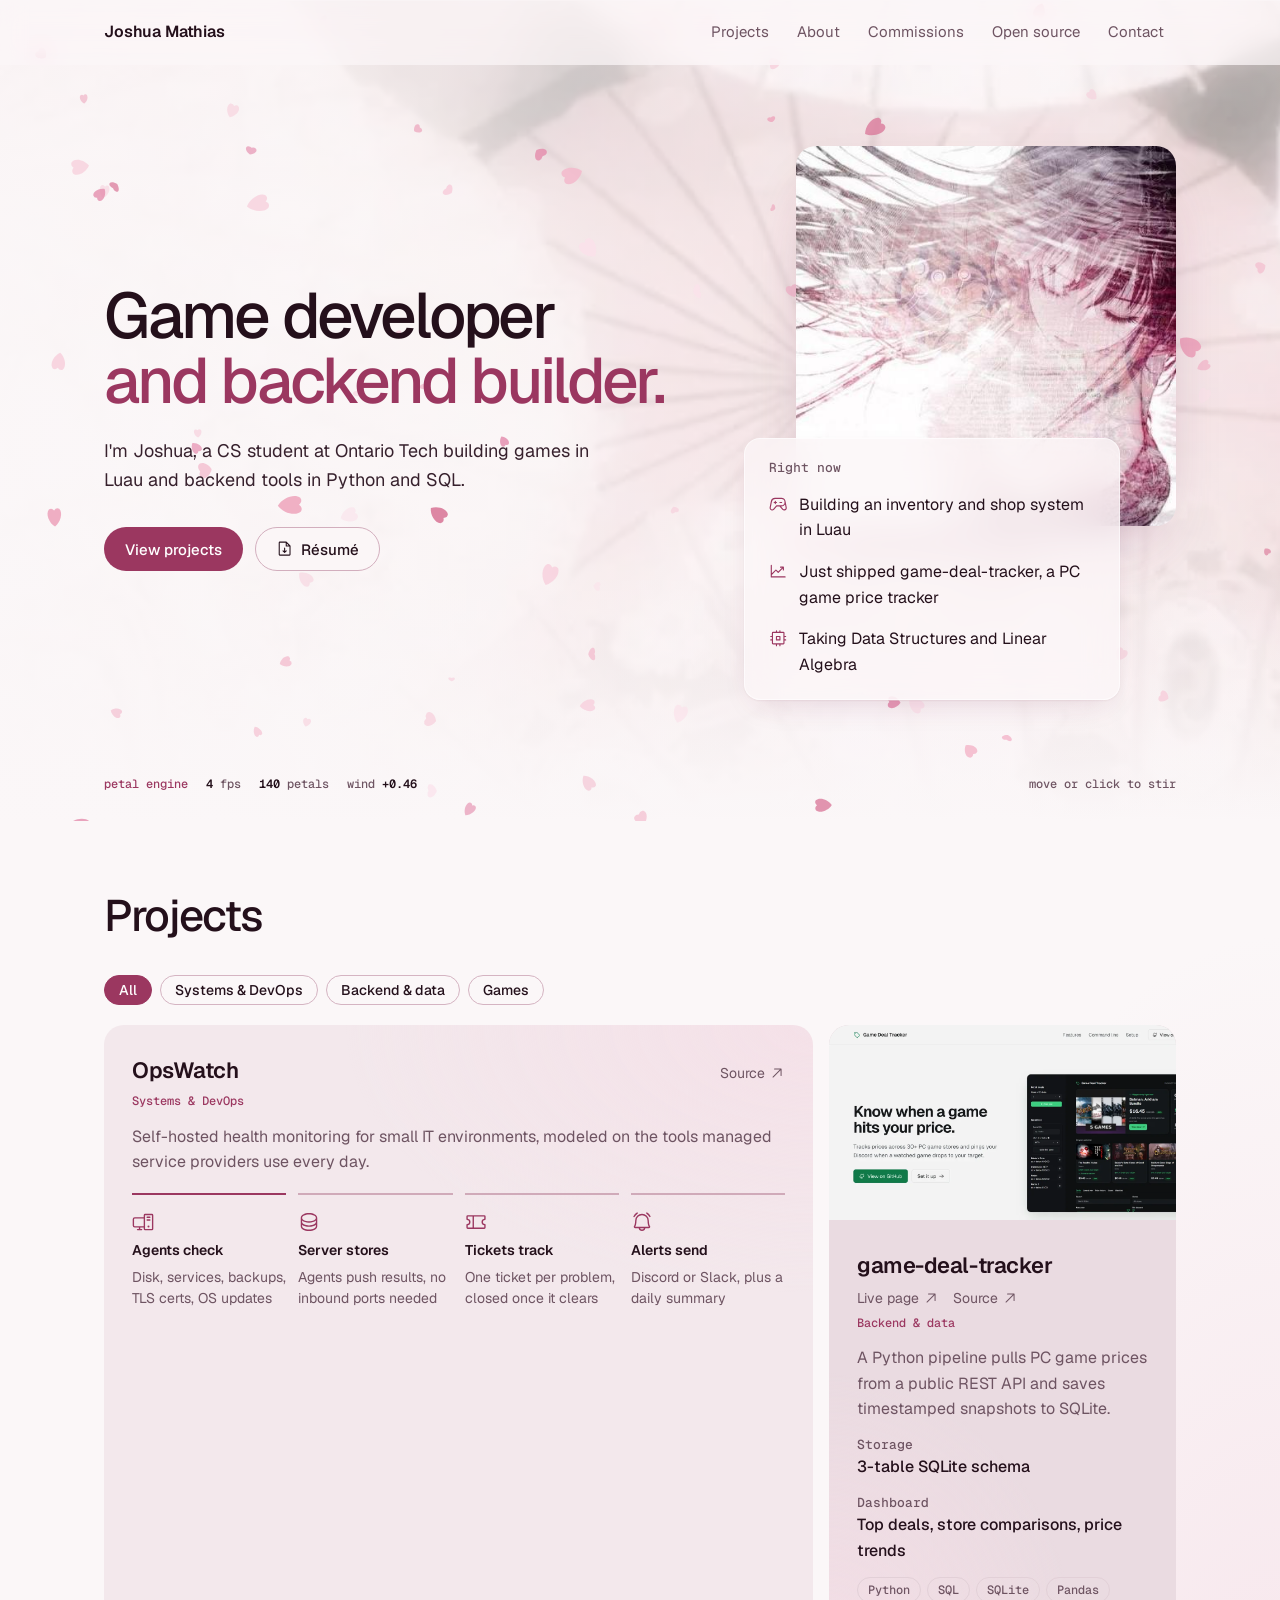
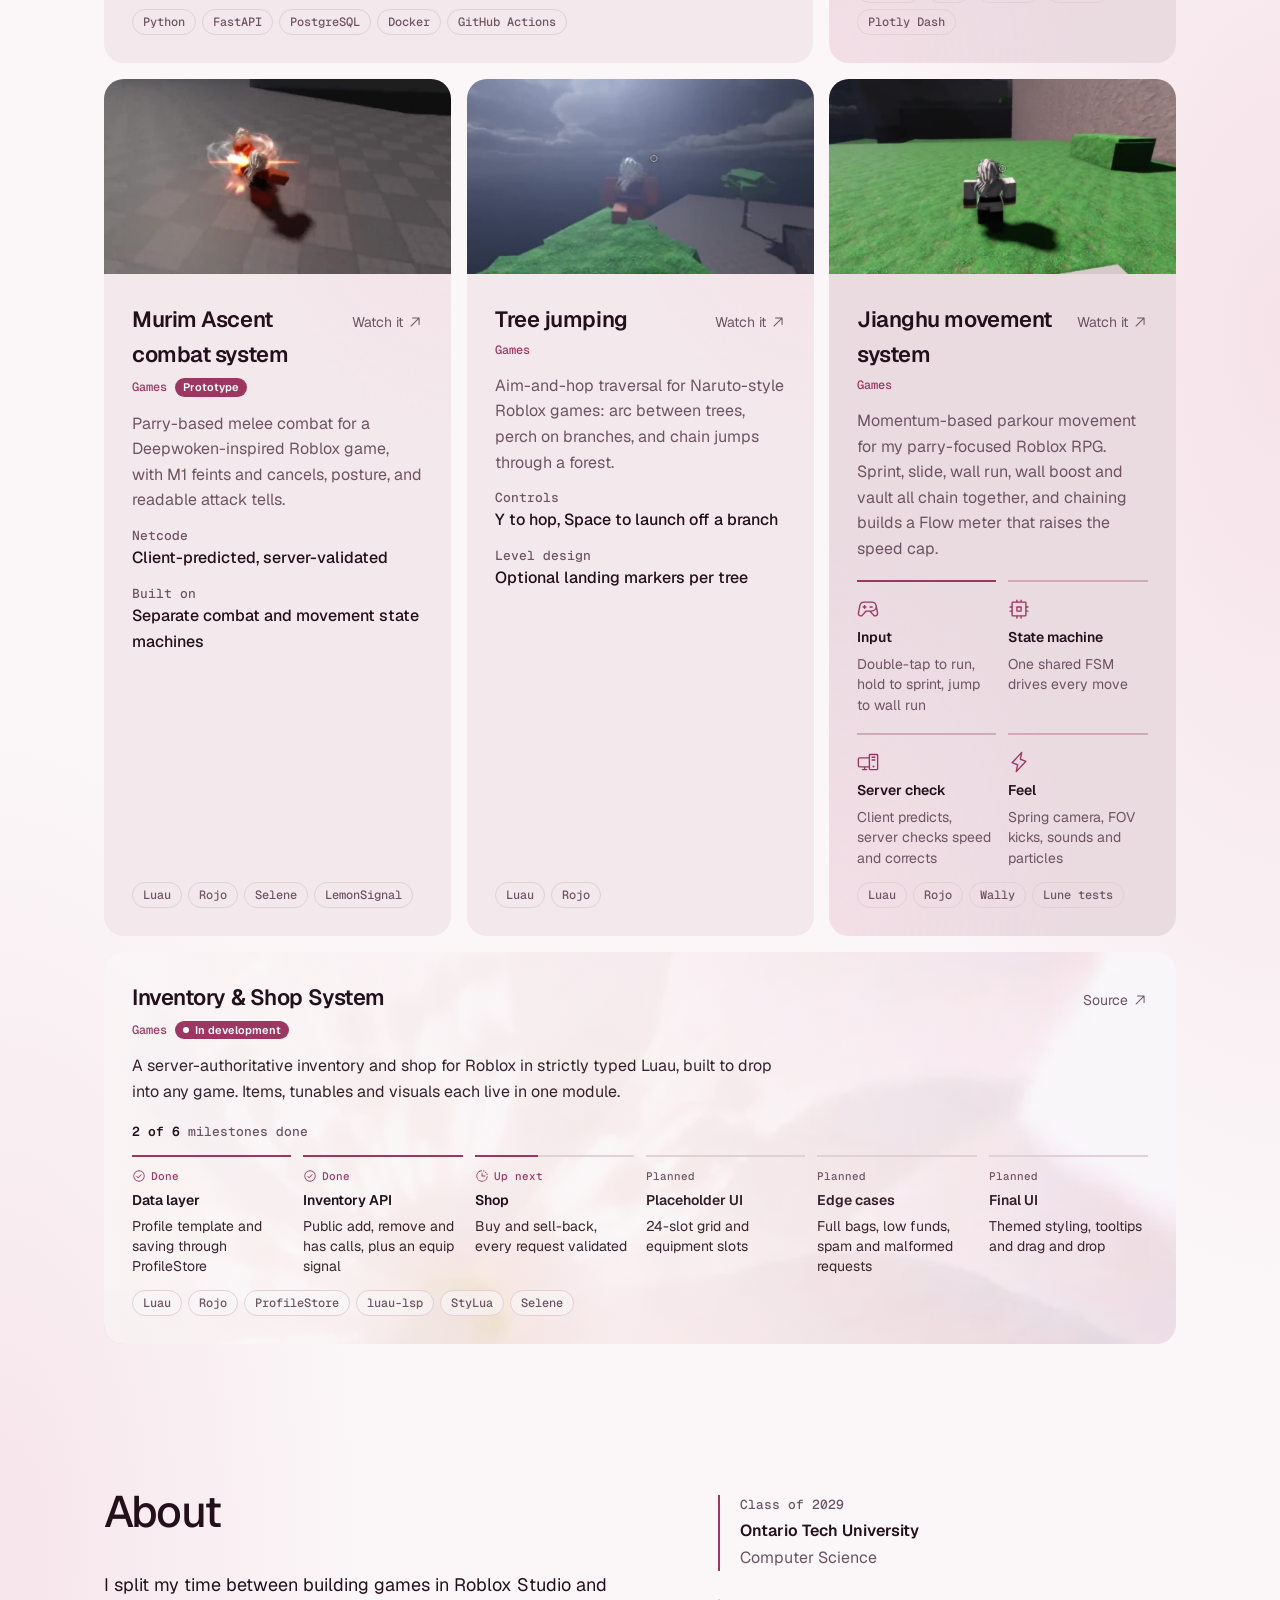
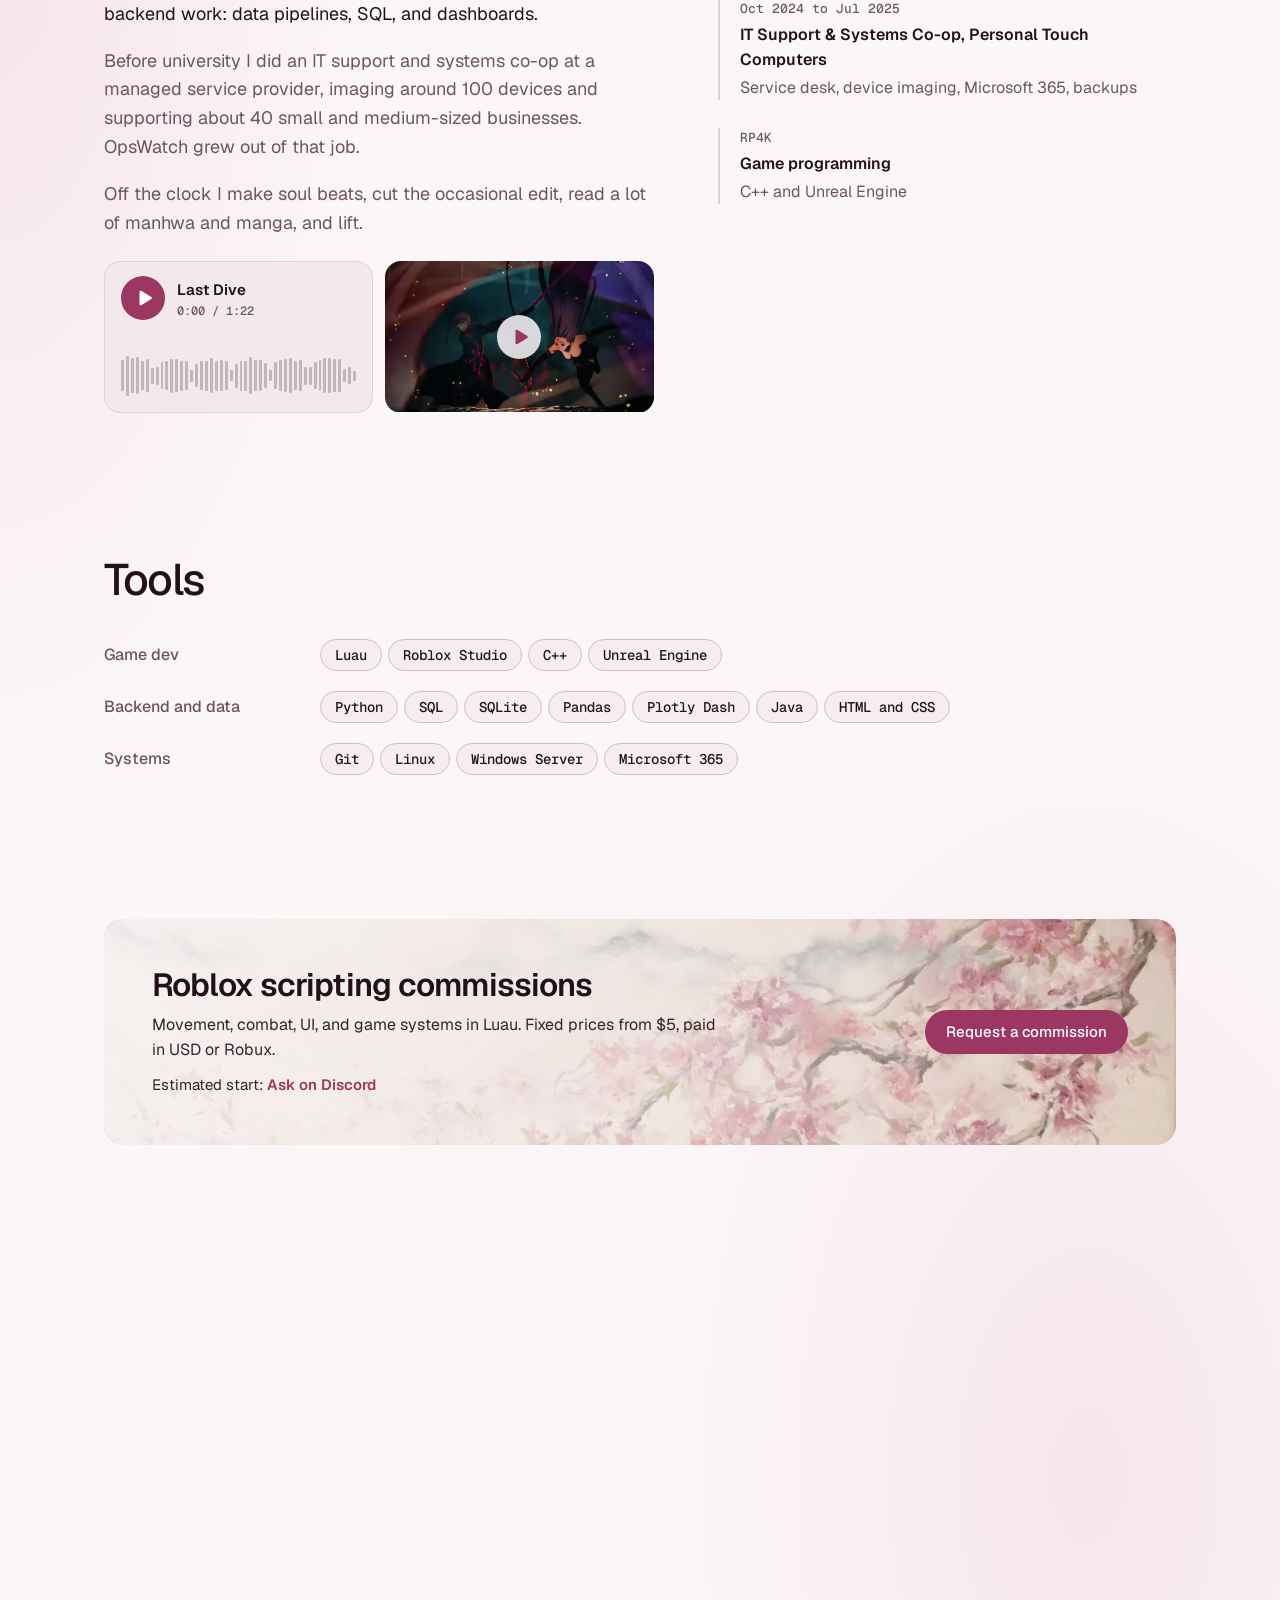
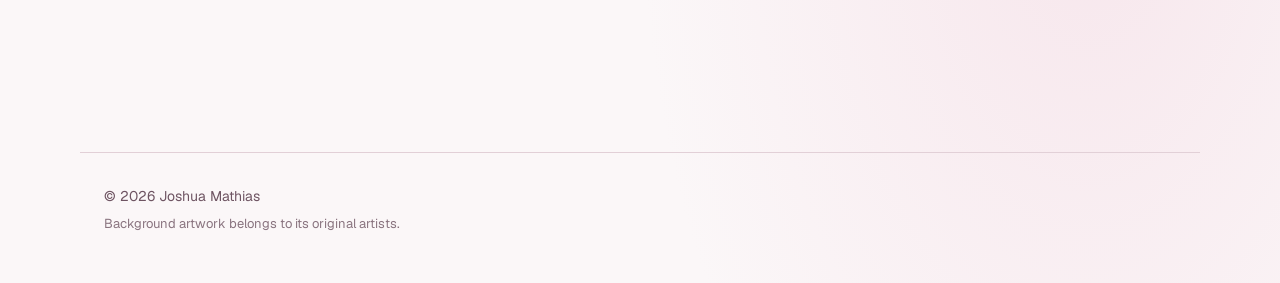
==== index.html @ abdd9fd5 "Link game-deal-tracker's live page and show a preview of it The project card now links to the tracke" ====
<!doctype html>
<html lang="en">
<head>
  <meta charset="utf-8">
  <meta name="viewport" content="width=device-width, initial-scale=1">
  <title>Joshua Mathias</title>
  <meta name="description" content="Computer science student at Ontario Tech building games in Luau and backend tools in Python and SQL.">
  <meta name="color-scheme" content="light dark">
  <meta name="theme-color" content="#9b3760">

  <!-- Link previews (Discord, LinkedIn, iMessage, etc.) -->
  <meta property="og:type" content="website">
  <meta property="og:url" content="https://jmscripts1.github.io/">
  <meta property="og:title" content="Joshua Mathias">
  <meta property="og:description" content="CS student at Ontario Tech. Games in Luau, backend tools in Python and SQL.">
  <meta property="og:image" content="https://jmscripts1.github.io/assets/og.png">
  <meta property="og:image:width" content="1200">
  <meta property="og:image:height" content="630">
  <meta name="twitter:card" content="summary_large_image">

  <link rel="icon" href="assets/favicon.svg" type="image/svg+xml">
  <link rel="preload" href="assets/fonts/Geist-Variable.woff2" as="font" type="font/woff2" crossorigin>
  <link rel="preload" href="assets/img/parasols.webp" as="image">
  <link rel="stylesheet" href="assets/style.css">
  <link rel="stylesheet" href="assets/home.css?v=20261031">
  <script>document.documentElement.classList.add("js")</script>
</head>
<body class="art home">
  <a class="skip" href="#main">Skip to content</a>

  <header class="nav">
    <div class="wrap nav__inner">
      <a class="nav__name" href="#top">Joshua<span class="nav__last"> Mathias</span></a>
      <nav aria-label="Primary">
        <ul class="nav__links">
          <li><a href="#projects">Projects</a></li>
          <li class="nav__hide-sm"><a href="#about">About</a></li>
          <li><a href="commissions.html">Commissions</a></li>
          <li><a href="open-source.html">Open source</a></li>
          <li class="nav__hide-xs"><a href="#contact">Contact</a></li>
        </ul>
      </nav>
    </div>
  </header>

  <main id="main">
    <section class="hh" id="top">
      <img class="hh__art" src="assets/img/parasols.webp" width="540" height="542" alt="" fetchpriority="high">
      <canvas class="hh__canvas" data-petals aria-hidden="true"></canvas>
      <div class="hero wrap">
      <div class="hero__copy">
        <h1 class="hero__title">Game developer <span>and backend builder.</span></h1>
        <p class="hero__sub">I'm Joshua, a CS student at Ontario Tech building games in Luau and backend tools in Python and SQL.</p>
        <div class="hero__ctas">
          <a class="btn btn--primary" href="#projects">View projects</a>
          <a class="btn btn--ghost" href="assets/Joshua_Mathias_Resume.pdf" target="_blank" rel="noopener">
            <svg class="icon" aria-hidden="true"><use href="assets/icons.svg#i-file-arrow-down"/></svg>Résumé
          </a>
        </div>
      </div>

      <div class="hero__side">
        <img class="hero__avatar" src="assets/avatar.jpg" width="460" height="460" alt="Joshua's profile picture: an anime-style illustration in soft pink and crimson">
        <aside class="now" aria-labelledby="now-title">
        <h2 class="now__title" id="now-title">Right now</h2>
        <ul class="now__list">
          <li>
            <svg class="icon" aria-hidden="true"><use href="assets/icons.svg#i-game-controller"/></svg>
            <span>Building an inventory and shop system in Luau</span>
          </li>
          <li>
            <svg class="icon" aria-hidden="true"><use href="assets/icons.svg#i-chart-line-up"/></svg>
            <span>Just shipped game-deal-tracker, a PC game price tracker</span>
          </li>
          <li>
            <svg class="icon" aria-hidden="true"><use href="assets/icons.svg#i-cpu"/></svg>
            <span>Taking Data Structures and Linear Algebra</span>
          </li>
        </ul>
        </aside>
      </div>
      </div>
      <p class="hud" aria-hidden="true">
        <span>petal engine</span>
        <span><b data-hud="fps">60</b> fps</span>
        <span><b data-hud="count">0</b> petals</span>
        <span>wind <b data-hud="wind">+0.35</b></span>
        <span class="hud__hint">move or click to stir</span>
      </p>
    </section>

    <section class="section wrap reveal" id="projects" aria-labelledby="projects-title">
      <h2 class="section__title" id="projects-title">Projects</h2>
      <div class="work-filters" id="projects-filters" role="group" aria-label="Filter projects" hidden></div>
      <!-- Built from assets/projects-data.js by assets/projects.js; the cards below are the fallback -->

      <div class="bento" id="projects-grid">
        <article class="tile tile--feature">
          <div class="tile__head">
            <h3 class="tile__title">OpsWatch</h3>
            <a class="tile__link" href="https://github.com/JMScripts1/opswatch" target="_blank" rel="noopener">
              Source<svg class="icon" aria-hidden="true"><use href="assets/icons.svg#i-arrow-up-right"/></svg>
            </a>
          </div>
          <p class="tile__body">Self-hosted health monitoring for small IT environments, modeled on the tools managed service providers use every day.</p>

          <ol class="flow" aria-label="How OpsWatch works">
            <li class="flow__step">
              <svg class="icon" aria-hidden="true"><use href="assets/icons.svg#i-desktop-tower"/></svg>
              <strong>Agents check</strong>
              <span>Disk, services, backups, TLS certs, OS updates</span>
            </li>
            <li class="flow__step">
              <svg class="icon" aria-hidden="true"><use href="assets/icons.svg#i-database"/></svg>
              <strong>Server stores</strong>
              <span>Agents push results, no inbound ports needed</span>
            </li>
            <li class="flow__step">
              <svg class="icon" aria-hidden="true"><use href="assets/icons.svg#i-ticket"/></svg>
              <strong>Tickets track</strong>
              <span>One ticket per problem, closed once it clears</span>
            </li>
            <li class="flow__step">
              <svg class="icon" aria-hidden="true"><use href="assets/icons.svg#i-bell-ringing"/></svg>
              <strong>Alerts send</strong>
              <span>Discord or Slack, plus a daily summary</span>
            </li>
          </ol>

          <ul class="chips" aria-label="Built with">
            <li>Python</li><li>FastAPI</li><li>PostgreSQL</li><li>Docker</li><li>GitHub Actions</li>
          </ul>
        </article>

        <article class="tile tile--tall">
          <div class="tile__head">
            <h3 class="tile__title">game-deal-tracker</h3>
            <a class="tile__link" href="https://jmscripts1.github.io/game-deal-tracker/" target="_blank" rel="noopener">
              Live page<svg class="icon" aria-hidden="true"><use href="assets/icons.svg#i-arrow-up-right"/></svg>
            </a>
          </div>
          <p class="tile__body">A Python pipeline pulls PC game prices from a public REST API and saves timestamped snapshots to SQLite.</p>
          <dl class="facts">
            <div><dt>Storage</dt><dd>3-table SQLite schema</dd></div>
            <div><dt>Dashboard</dt><dd>Top deals, store comparisons, price trends</dd></div>
          </dl>
          <ul class="chips" aria-label="Built with">
            <li>Python</li><li>SQL</li><li>SQLite</li><li>Plotly Dash</li>
          </ul>
        </article>

        <article class="tile tile--accent">
          <img class="tile__art" src="assets/img/blossom-paint.webp" width="900" height="895" alt="" loading="lazy">
          <svg class="icon tile__glyph" aria-hidden="true"><use href="assets/icons.svg#i-game-controller"/></svg>
          <div>
            <h3 class="tile__title">Jianghu movement system</h3>
            <p class="tile__body">Momentum-based parkour movement for my Roblox RPG, built in Luau with Rojo. <a href="commissions.html#work">Watch it</a></p>
          </div>
        </article>
      </div>
    </section>

    <section class="section wrap about reveal" id="about" aria-labelledby="about-title">
      <div class="about__text">
        <h2 class="section__title" id="about-title">About</h2>
        <p>I split my time between building games in Roblox Studio and backend work: data pipelines, SQL, and dashboards.</p>
        <p>Before university I did an IT support and systems co-op at a managed service provider, imaging around 100 devices and supporting about 40 small and medium-sized businesses. OpsWatch grew out of that job.</p>
        <p>Off the clock I make soul beats, cut the occasional edit, read a lot of manhwa and manga, and lift.</p>
        <div class="offclock">
          <figure class="offclock__item">
            <div class="beat" data-peaks="0.77,1.0,0.87,0.93,0.71,0.81,0.4,0.45,0.67,0.73,0.85,0.81,0.75,0.71,0.3,0.56,0.73,0.75,0.89,0.75,0.79,0.71,0.27,0.6,0.75,0.75,0.91,0.77,0.77,0.63,0.28,0.69,0.77,0.81,0.89,0.73,0.77,0.45,0.45,0.69,0.77,0.87,0.87,0.81,0.81,0.33,0.44,0.25">
              <audio src="assets/about/beat.mp3" preload="none"></audio>
              <div class="beat__head">
                <button class="beat__play" type="button" aria-label="Play beat">
                  <svg class="icon" aria-hidden="true"><use href="assets/icons.svg#i-play-fill"/></svg>
                </button>
                <div class="beat__info">
                  <strong>Last Dive</strong>
                  <span class="beat__time"><span data-beat-now>0:00</span> / 1:22</span>
                </div>
              </div>
              <div class="beat__wave" role="slider" tabindex="0" aria-label="Seek" aria-valuemin="0" aria-valuemax="82" aria-valuenow="0"></div>
            </div>
          </figure>
          <figure class="offclock__item">
            <button class="edit" type="button" aria-label="Play edit with sound">
              <video poster="assets/about/edit-poster.jpg" playsinline preload="none">
                <source src="assets/about/edit.webm" type="video/webm">
                <source src="assets/about/edit.mp4" type="video/mp4">
              </video>
              <span class="edit__play"><svg class="icon" aria-hidden="true"><use href="assets/icons.svg#i-play-fill"/></svg></span>
            </button>
          </figure>
        </div>
      </div>

      <ol class="timeline" aria-label="Education and experience">
        <li>
          <span class="timeline__when">Class of 2029</span>
          <strong>Ontario Tech University</strong>
          <span>Computer Science</span>
        </li>
        <li>
          <span class="timeline__when">Oct 2024 to Jul 2025</span>
          <strong>IT Support &amp; Systems Co-op, Personal Touch Computers</strong>
          <span>Service desk, device imaging, Microsoft 365, backups</span>
        </li>
        <li>
          <span class="timeline__when">RP4K</span>
          <strong>Game programming</strong>
          <span>C++ and Unreal Engine</span>
        </li>
      </ol>
    </section>

    <section class="section wrap reveal" id="tools" aria-labelledby="tools-title">
      <h2 class="section__title" id="tools-title">Tools</h2>
      <div class="stack">
        <div class="stack__row">
          <h3>Game dev</h3>
          <ul class="chips chips--lg"><li>Luau</li><li>Roblox Studio</li><li>C++</li><li>Unreal Engine</li></ul>
        </div>
        <div class="stack__row">
          <h3>Backend and data</h3>
          <ul class="chips chips--lg"><li>Python</li><li>SQL</li><li>SQLite</li><li>Pandas</li><li>Plotly Dash</li><li>Java</li><li>HTML and CSS</li></ul>
        </div>
        <div class="stack__row">
          <h3>Systems</h3>
          <ul class="chips chips--lg"><li>Git</li><li>Linux</li><li>Windows Server</li><li>Microsoft 365</li></ul>
        </div>
      </div>
    </section>

    <section class="section wrap reveal" aria-labelledby="band-title">
      <div class="band">
        <img class="band__art" src="assets/img/sakura-branch.webp" width="1200" height="659" alt="" loading="lazy">
        <div>
          <h2 id="band-title" data-queue-headline>Roblox scripting commissions</h2>
          <p>Movement, combat, UI, and game systems in Luau. Fixed prices from $5, paid in USD or Robux.</p>
          <p class="band__eta">Estimated start: <strong data-queue-estimate>ask on Discord</strong></p>
        </div>
        <a class="btn btn--primary" href="commissions.html">Request a commission</a>
      </div>
    </section>

    <section class="contact-band reveal" id="contact" aria-labelledby="contact-title">
      <img class="contact-band__art" src="assets/img/petal-figure.webp" width="736" height="749" alt="" loading="lazy">
      <div class="wrap contact">
      <h2 class="contact__title" id="contact-title">Have a question or a role in mind?</h2>
      <p class="contact__sub">Happy to talk about Luau, Python and SQL, or a PC that won't boot.</p>
      <div class="contact__actions">
        <a class="btn btn--primary" href="mailto:joshmwork12@gmail.com">
          <svg class="icon" aria-hidden="true"><use href="assets/icons.svg#i-envelope-simple"/></svg>Email me
        </a>
        <button class="btn btn--ghost copy" type="button" data-copy="joshmwork12@gmail.com">
          <svg class="icon copy__icon" aria-hidden="true"><use href="assets/icons.svg#i-copy"/></svg>
          <span class="copy__label">joshmwork12@gmail.com</span>
        </button>
      </div>
      <ul class="socials">
        <li><a href="https://www.linkedin.com/in/joshua-mathias-9b759b327/" target="_blank" rel="me noopener">
          <svg class="icon" aria-hidden="true"><use href="assets/icons.svg#i-linkedin-logo"/></svg>LinkedIn</a></li>
        <li><a href="https://github.com/JMScripts1" target="_blank" rel="me noopener">
          <svg class="icon" aria-hidden="true"><use href="assets/icons.svg#i-github-logo"/></svg>GitHub</a></li>
        <li><a href="assets/Joshua_Mathias_Resume.pdf" target="_blank" rel="noopener">
          <svg class="icon" aria-hidden="true"><use href="assets/icons.svg#i-file-arrow-down"/></svg>Résumé (PDF)</a></li>
      </ul>
      </div>
    </section>
  </main>

  <footer class="footer wrap">
    <p>&copy; <span id="year">2026</span> Joshua Mathias</p>
    <p class="footer__credit">Background artwork belongs to its original artists.</p>
  </footer>

  <script src="assets/main.js" defer></script>
  <script src="assets/engine.js" defer></script>
  <script src="assets/queue-data.js?v=20261012" defer></script>
  <script src="assets/queue.js" defer></script>
  <script src="assets/projects-data.js?v=20261031" defer></script>
  <script src="assets/projects.js?v=20261031" defer></script>
</body>
</html>
---- assets/style.css ----
/* Geist and Geist Mono by Vercel, SIL Open Font License (assets/fonts/OFL.txt) */
@font-face {
  font-family: "Geist";
  src: url("fonts/Geist-Variable.woff2") format("woff2");
  font-weight: 100 900;
  font-display: swap;
}
@font-face {
  font-family: "Geist Mono";
  src: url("fonts/GeistMono-Variable.woff2") format("woff2");
  font-weight: 100 900;
  font-display: swap;
}

:root {
  /* Palette sampled from the profile picture: blush whites, mauve greys, crimson-rose, plum-black */
  --bg: #fbf7f8;
  --surface: #f3e8ec;
  --surface-2: #eadbe1;
  --text: #24101b;
  --muted: #6e5462;
  --line: #e2d0d7;
  --accent: #9b3760;
  --accent-ink: #ffffff;
  --accent-soft: #f5dfe7;
  --accent-soft-ink: #6b1d3d;
  --error: #b42318;
  --shadow: 0 1px 2px rgb(110 30 70 / 0.06), 0 12px 32px -16px rgb(110 30 70 / 0.22);

  --radius: 16px;
  --pill: 999px;
  --ease: cubic-bezier(0.16, 1, 0.3, 1);
  --sans: "Geist", ui-sans-serif, system-ui, sans-serif;
  --mono: "Geist Mono", ui-monospace, "SF Mono", Menlo, monospace;

  /* z-index scale: nav 10, skip link 20 */
}

@media (prefers-color-scheme: dark) {
  :root {
    --bg: #140910;
    --surface: #1f111a;
    --surface-2: #2a1822;
    --text: #f6eaee;
    --muted: #bca4af;
    --line: #3a2430;
    --accent: #e68aac;
    --accent-ink: #2a0716;
    --accent-soft: #3a1727;
    --accent-soft-ink: #f4c3d4;
    --error: #ff8a80;
    --shadow: 0 1px 2px rgb(0 0 0 / 0.4), 0 12px 32px -16px rgb(0 0 0 / 0.7);
  }
}

*, *::before, *::after { box-sizing: border-box; }
[hidden] { display: none !important; }
html { scroll-behavior: smooth; scroll-padding-top: 88px; -webkit-text-size-adjust: 100%; }
body {
  margin: 0;
  background: var(--bg);
  color: var(--text);
  font-family: var(--sans);
  font-size: 1rem;
  line-height: 1.6;
  -webkit-font-smoothing: antialiased;
  text-rendering: optimizeLegibility;
}
h1, h2, h3, p, ul, ol, dl, dd { margin: 0; }
ul, ol { padding: 0; list-style: none; }
a { color: inherit; }
:focus-visible { outline: 2px solid var(--accent); outline-offset: 3px; border-radius: 6px; }

.icon { width: 1.15em; height: 1.15em; fill: currentColor; flex: none; }

.wrap { width: 100%; max-width: 1120px; margin-inline: auto; padding-inline: 24px; }
@media (max-width: 767px) { .wrap { padding-inline: 16px; } }

.skip {
  position: absolute; left: 16px; top: -48px; z-index: 20;
  background: var(--accent); color: var(--accent-ink);
  padding: 8px 14px; border-radius: var(--pill); text-decoration: none;
}
.skip:focus { top: 12px; }

/* Nav */
.nav {
  position: sticky; top: 0; z-index: 10;
  background: color-mix(in srgb, var(--bg) 82%, transparent);
  backdrop-filter: saturate(160%) blur(12px);
  -webkit-backdrop-filter: saturate(160%) blur(12px);
  border-bottom: 1px solid color-mix(in srgb, var(--line) 60%, transparent);
}
@media (prefers-reduced-transparency: reduce) { .nav { background: var(--bg); backdrop-filter: none; } }
.nav__inner { height: 64px; display: flex; align-items: center; justify-content: space-between; gap: 16px; }
.nav__name { font-weight: 600; letter-spacing: -0.01em; text-decoration: none; white-space: nowrap; }
.nav__links { display: flex; gap: 4px; }
.nav__links a {
  display: block; padding: 6px 12px; border-radius: var(--pill);
  color: var(--muted); text-decoration: none; font-size: 0.9375rem;
  transition: color 0.2s, background-color 0.2s;
}
.nav__links a:hover { color: var(--text); background: var(--surface); }
@media (max-width: 420px) {
  .nav__links { gap: 0; }
  .nav__links a { padding: 6px 7px; font-size: 0.875rem; }
  .nav__name { font-size: 0.9375rem; }
}

/* Buttons */
.btn {
  display: inline-flex; align-items: center; gap: 8px;
  height: 44px; padding: 0 20px; border-radius: var(--pill);
  font: 500 0.9375rem/1 var(--sans); white-space: nowrap; text-decoration: none;
  border: 1px solid transparent; cursor: pointer;
  transition: transform 0.2s var(--ease), background-color 0.2s, border-color 0.2s;
}
.btn:active { transform: translateY(1px) scale(0.98); }
.btn--primary { background: var(--accent); color: var(--accent-ink); }
.btn--primary:hover { background: color-mix(in srgb, var(--accent) 88%, var(--text)); }
.btn--ghost { background: transparent; color: var(--text); border-color: var(--line); }
.btn--ghost:hover { background: var(--surface); }

/* Hero */
.hero {
  display: grid; grid-template-columns: 1.35fr 1fr; gap: 56px; align-items: center;
  padding-top: 80px; padding-bottom: 88px;
}
.hero__title {
  font-size: clamp(2.5rem, 5.2vw, 4.25rem);
  line-height: 1.02; letter-spacing: -0.045em; font-weight: 600;
  max-width: 13ch;
}
.hero__sub { margin-top: 24px; font-size: 1.125rem; color: var(--muted); max-width: 44ch; }
.hero__ctas { margin-top: 32px; display: flex; flex-wrap: wrap; gap: 12px; }

.hero__side { position: relative; padding-bottom: 8px; }
.hero__avatar {
  display: block; width: 100%; height: auto; max-width: 380px; aspect-ratio: 1; margin-left: auto;
  object-fit: cover; border-radius: var(--radius);
  background: var(--surface);
}
.now {
  position: relative; margin-top: -88px; margin-right: 56px;
  background: color-mix(in srgb, var(--surface) 92%, transparent);
  -webkit-backdrop-filter: blur(10px); backdrop-filter: blur(10px);
  border: 1px solid var(--line);
  border-radius: var(--radius); padding: 22px 24px; box-shadow: var(--shadow);
}
@media (prefers-reduced-transparency: reduce) { .now { background: var(--surface); backdrop-filter: none; } }
.now__title { font: 500 0.8125rem/1 var(--mono); color: var(--muted); margin-bottom: 18px; }
.now__list { display: grid; gap: 16px; }
.now__list li { display: flex; gap: 12px; align-items: flex-start; }
.now__list .icon { color: var(--accent); margin-top: 0.2em; }

@media (max-width: 767px) {
  .hero { grid-template-columns: 1fr; gap: 40px; padding-top: 48px; padding-bottom: 56px; }
  .hero__avatar { max-width: 260px; margin-left: 0; }
  .now { margin-top: -56px; margin-right: 0; margin-left: 24px; }
}

/* Sections */
.section { padding-block: 72px; }
.section__title { font-size: clamp(1.75rem, 3vw, 2.25rem); line-height: 1.1; letter-spacing: -0.03em; font-weight: 600; margin-bottom: 32px; }
@media (max-width: 767px) { .section { padding-block: 48px; } }

/* Projects bento: feature spans two columns, tracker runs the full height on the right */
.bento {
  display: grid; gap: 16px;
  grid-template-columns: repeat(3, minmax(0, 1fr));
  grid-template-areas: "feature feature tall" "accent accent tall";
}
.tile {
  border-radius: var(--radius); padding: 28px;
  background: var(--surface);
  display: flex; flex-direction: column; gap: 16px;
}
.tile--feature { grid-area: feature; }
.tile--tall { grid-area: tall; background: var(--surface-2); }
.tile--accent {
  grid-area: accent; flex-direction: row; align-items: center; gap: 20px;
  background: var(--accent-soft); color: var(--accent-soft-ink);
}
.tile--accent .tile__body { color: inherit; opacity: 0.85; }
.tile__glyph { width: 40px; height: 40px; }
.tile__head { display: flex; justify-content: space-between; align-items: baseline; gap: 16px; }
.tile__title { font-size: 1.375rem; letter-spacing: -0.02em; font-weight: 600; }
.tile__body { color: var(--muted); max-width: 60ch; }
.tile__link {
  display: inline-flex; align-items: center; gap: 4px; flex: none;
  font-size: 0.875rem; color: var(--muted); text-decoration: none;
  transition: color 0.2s;
}
.tile__link:hover { color: var(--accent); }
.tile__link .icon { transition: transform 0.25s var(--ease); }
.tile__link:hover .icon { transform: translate(2px, -2px); }

.flow { display: grid; grid-template-columns: repeat(4, minmax(0, 1fr)); gap: 12px; margin-top: 8px; counter-reset: none; }
.flow__step {
  position: relative; display: flex; flex-direction: column; gap: 6px;
  padding-top: 16px; border-top: 2px solid var(--line);
  font-size: 0.875rem;
}
.flow__step:first-child { border-top-color: var(--accent); }
.flow__step .icon { width: 22px; height: 22px; color: var(--accent); }
.flow__step strong { font-weight: 600; }
.flow__step span { color: var(--muted); line-height: 1.45; }

.facts { display: grid; gap: 14px; margin-top: auto; }
.facts dt { font: 500 0.8125rem/1.4 var(--mono); color: var(--muted); }
.facts dd { font-weight: 500; }

.chips { display: flex; flex-wrap: wrap; gap: 6px; }
.chips li {
  font: 500 0.75rem/1 var(--mono); padding: 6px 10px; border-radius: var(--pill);
  border: 1px solid var(--line); color: var(--muted);
}
.chips--lg li { font-size: 0.875rem; padding: 8px 14px; color: var(--text); background: var(--surface); border-color: transparent; }

@media (max-width: 899px) {
  .bento { grid-template-columns: 1fr; grid-template-areas: "feature" "tall" "accent"; }
  .flow { grid-template-columns: repeat(2, minmax(0, 1fr)); row-gap: 20px; }
}
@media (max-width: 479px) {
  .tile { padding: 22px; }
  .flow { grid-template-columns: 1fr; }
  .tile--accent { flex-direction: column; align-items: flex-start; }
}

/* About */
.about { display: grid; grid-template-columns: 1.2fr 1fr; gap: 64px; align-items: start; }
.about__text p { font-size: 1.125rem; max-width: 58ch; }
.about__text p + p { margin-top: 18px; color: var(--muted); }
.offclock { display: grid; grid-template-columns: repeat(2, minmax(0, 1fr)); gap: 12px; margin-top: 24px; max-width: 58ch; }
.offclock__item { margin: 0; display: grid; }
.beat {
  display: flex; flex-direction: column; justify-content: space-between; gap: 14px; padding: 14px 16px 16px;
  border: 1px solid var(--line); border-radius: var(--radius); background: var(--surface);
}
.beat__head { display: flex; align-items: center; gap: 12px; }
.beat__play, .edit__play {
  display: grid; place-items: center; flex: none; width: 44px; height: 44px; border-radius: var(--pill);
  border: 0; background: var(--accent); color: var(--accent-ink); cursor: pointer;
  transition: transform 0.2s var(--ease);
}
.beat__play:active { transform: scale(0.94); }
.beat__play .icon, .edit__play .icon { width: 18px; height: 18px; }
.beat__play:not([aria-pressed="true"]) .icon, .edit__play .icon { margin-left: 2px; }
.beat__info { display: grid; gap: 2px; min-width: 0; }
.beat__info strong { font-weight: 600; font-size: 0.9375rem; }
.beat__time { font: 500 0.75rem/1.3 var(--mono); color: var(--muted); font-variant-numeric: tabular-nums; }
.beat__wave { display: flex; align-items: center; gap: 2px; height: 40px; cursor: pointer; touch-action: none; }
.beat__wave i { flex: 1; min-width: 1px; border-radius: 1px; background: color-mix(in srgb, var(--muted) 35%, transparent); transition: background-color 0.15s; }
.beat__wave i.is-on { background: var(--accent); }
.beat__wave:focus-visible { outline: 2px solid var(--accent); outline-offset: 4px; border-radius: 4px; }
.edit {
  position: relative; display: block; width: 100%; height: 100%; min-height: 0; padding: 0; overflow: hidden;
  border: 0; border-radius: var(--radius); background: #120a0f; cursor: pointer;
}
.edit video { display: block; width: 100%; height: 100%; aspect-ratio: 16 / 9; object-fit: cover; }
.edit__play {
  position: absolute; left: 50%; top: 50%; transform: translate(-50%, -50%);
  background: color-mix(in srgb, var(--bg) 85%, transparent); color: var(--accent);
  -webkit-backdrop-filter: blur(8px); backdrop-filter: blur(8px);
  transition: opacity 0.25s, transform 0.25s var(--ease);
}
.edit:hover .edit__play { transform: translate(-50%, -50%) scale(1.06); }
.edit.is-playing .edit__play { opacity: 0; }
.edit:focus-visible { outline: 2px solid var(--accent); outline-offset: 3px; }
@media (max-width: 480px) { .offclock { grid-template-columns: 1fr; } }
.timeline { display: grid; gap: 28px; padding-top: 6px; }
.timeline li { display: grid; gap: 2px; padding-left: 20px; border-left: 2px solid var(--line); }
.timeline li:first-child { border-left-color: var(--accent); }
.timeline__when { font: 500 0.8125rem/1.6 var(--mono); color: var(--muted); }
.timeline strong { font-weight: 600; }
.timeline li > span:last-child { color: var(--muted); }
@media (max-width: 767px) { .about { grid-template-columns: 1fr; gap: 36px; } }

/* Tools */
.stack { display: grid; gap: 20px; }
.stack__row { display: grid; grid-template-columns: 200px 1fr; gap: 16px; align-items: center; }
.stack__row h3 { font-size: 1rem; font-weight: 500; color: var(--muted); }
@media (max-width: 767px) { .stack__row { grid-template-columns: 1fr; gap: 10px; } }

/* Contact */
.contact { padding-block: 96px 80px; }
.contact__title { font-size: clamp(2rem, 4.2vw, 3.25rem); line-height: 1.05; letter-spacing: -0.04em; font-weight: 600; max-width: 18ch; }
.contact__sub { margin-top: 16px; font-size: 1.125rem; color: var(--muted); }
.contact__actions { margin-top: 32px; display: flex; flex-wrap: wrap; gap: 12px; }
.copy { font-family: var(--mono); font-size: 0.875rem; }
.copy[data-state="done"] { border-color: var(--accent); color: var(--accent); }
.socials { margin-top: 28px; display: flex; flex-wrap: wrap; gap: 24px; }
.socials a {
  display: inline-flex; align-items: center; gap: 8px; color: var(--muted);
  text-decoration: none; transition: color 0.2s;
}
.socials a:hover { color: var(--text); }
@media (max-width: 479px) { .contact__actions .btn { width: 100%; justify-content: center; } }

.footer { padding-block: 32px 48px; border-top: 1px solid var(--line); color: var(--muted); font-size: 0.875rem; }

/* Motion: hero enters in sequence, sections fade up once as they scroll in */
@media (prefers-reduced-motion: no-preference) {
  .hero__copy > *, .hero__avatar, .now {
    animation: rise 0.8s var(--ease) both;
  }
  .hero__sub { animation-delay: 0.08s; }
  .hero__ctas { animation-delay: 0.16s; }
  .hero__avatar { animation-delay: 0.2s; }
  .now { animation-delay: 0.32s; }

  .js .reveal { opacity: 0; transform: translateY(24px); transition: opacity 0.8s var(--ease), transform 0.8s var(--ease); }
  .js .reveal.is-in { opacity: 1; transform: none; }
}
@keyframes rise { from { opacity: 0; transform: translateY(16px); } to { opacity: 1; transform: none; } }


/* ---------- Shared art-page tokens (home + commissions) ---------- */
:root {
  --sheet: color-mix(in srgb, var(--bg) 78%, transparent);
  --sheet-line: color-mix(in srgb, #ffffff 55%, transparent);
  --art-filter: none;
  --r-lg: 20px;
}
@media (prefers-color-scheme: dark) {
  :root {
    --sheet: color-mix(in srgb, var(--bg) 80%, transparent);
    --sheet-line: color-mix(in srgb, #ffffff 10%, transparent);
    --art-filter: brightness(0.5) saturate(1.15) contrast(1.05);
  }
}
@media (prefers-reduced-transparency: reduce) {
  :root { --sheet: var(--bg); }
}

.art .nav { background: color-mix(in srgb, var(--bg) 70%, transparent); border-bottom-color: transparent; }

.btn--glass {
  background: var(--sheet); color: var(--text);
  border-color: var(--sheet-line);
  -webkit-backdrop-filter: blur(12px); backdrop-filter: blur(12px);
}
.btn--glass:hover { background: color-mix(in srgb, var(--bg) 92%, transparent); }


/* Shared filter chips (projects, completed work) */
.work-filters { display: flex; flex-wrap: wrap; gap: 8px; margin-bottom: 20px; }
.wf {
  padding: 7px 14px; border-radius: var(--pill); cursor: pointer;
  border: 1px solid color-mix(in srgb, var(--accent) 18%, var(--line)); background: transparent;
  font: 500 0.875rem/1 var(--sans); color: var(--text);
  transition: background-color 0.2s, color 0.2s;
}
.wf:hover { background: var(--accent-soft); }
.wf.is-on { background: var(--accent); border-color: var(--accent); color: var(--accent-ink); }


/* Shared nav states */
.nav__links a[aria-current="page"] { color: var(--text); background: var(--surface); }
/* Four main links (Projects, Commissions, Open source, plus Contact on home) need
   room, so About and Contact drop out first and the surname goes on phones. */
@media (max-width: 719px) { .nav__hide-sm { display: none; } }
@media (max-width: 639px) { .nav__hide-xs { display: none; } }
@media (max-width: 559px) { .nav__last { display: none; } }
@media (max-width: 374px) {
  .nav__links a { padding: 6px 5px; font-size: 0.8125rem; }
  .nav__name { font-size: 0.875rem; }
}
@media (max-width: 339px) { .nav__links a { padding: 6px 3px; font-size: 0.75rem; } .nav__inner { gap: 8px; } }

/* Home page commissions band */
.band {
  display: grid; grid-template-columns: 1fr auto; gap: 24px 40px; align-items: center;
  padding: 40px; border-radius: var(--radius);
  background: var(--accent-soft); color: var(--accent-soft-ink);
}
.band h2 { font-size: clamp(1.5rem, 2.6vw, 2rem); line-height: 1.15; letter-spacing: -0.03em; font-weight: 600; }
.band p { margin-top: 8px; opacity: 0.85; max-width: 52ch; }
@media (max-width: 767px) { .band { grid-template-columns: 1fr; padding: 28px; } }
---- assets/home.css ----
/*
  Home page: same sakura language as the commissions page.
  The hero hosts the petal engine (assets/engine.js) on a canvas between the washed
  background art and the content. Shape rule matches the rest of the site: panels
  16-20px, buttons and chips are pills.
*/

/* Soft blush washes drifting down the page so sections are never flat fields */
.home {
  background-color: var(--bg);
  background-image:
    radial-gradient(48% 28% at 100% 38%, color-mix(in srgb, var(--accent-soft) 85%, transparent) 0%, transparent 70%),
    radial-gradient(42% 24% at 0% 62%, color-mix(in srgb, var(--accent-soft) 75%, transparent) 0%, transparent 70%),
    radial-gradient(50% 22% at 85% 92%, color-mix(in srgb, var(--accent-soft) 70%, transparent) 0%, transparent 70%);
  background-repeat: no-repeat;
}

.home .section__title { font-size: clamp(2rem, 3.6vw, 2.75rem); line-height: 1.05; letter-spacing: -0.04em; font-weight: 500; margin-bottom: 36px; }

/* ---------- Hero + petal engine ---------- */
.hh { position: relative; overflow: hidden; isolation: isolate; margin-top: -64px; touch-action: pan-y; }
.hh__art {
  position: absolute; inset: 0; z-index: -3;
  width: 100%; height: 100%; object-fit: cover; object-position: 60% 40%;
  filter: blur(3px) saturate(1.05) var(--art-filter); transform: scale(1.04);
  opacity: 0.55;
}
.hh::before {
  content: ""; position: absolute; inset: 0; z-index: -2; pointer-events: none;
  background:
    linear-gradient(90deg, color-mix(in srgb, var(--bg) 88%, transparent) 0%, color-mix(in srgb, var(--bg) 55%, transparent) 50%, color-mix(in srgb, var(--bg) 25%, transparent) 100%),
    linear-gradient(0deg, var(--bg) 0%, transparent 30%);
}
.hh__canvas { position: absolute; inset: 0; z-index: -1; width: 100%; height: 100%; pointer-events: none; }
.hh .hero { padding-top: 136px; padding-bottom: 104px; min-height: min(820px, 96dvh); }
.home .hero__title { font-size: clamp(2.5rem, 5.2vw, 4rem); font-weight: 500; letter-spacing: -0.045em; max-width: none; }
.home .hero__title span { display: block; color: var(--accent); }
.home .hero__sub { color: color-mix(in srgb, var(--text) 75%, var(--muted)); }
.home .btn--ghost { background: var(--sheet); border-color: color-mix(in srgb, var(--accent) 22%, var(--line)); -webkit-backdrop-filter: blur(12px); backdrop-filter: blur(12px); }

.home .hero__avatar { border-radius: 20px; transform: rotate(-2deg); box-shadow: 0 30px 60px -30px rgb(110 30 70 / 0.45); }
.home .now { background: var(--sheet); border-color: var(--sheet-line); -webkit-backdrop-filter: blur(16px) saturate(140%); backdrop-filter: blur(16px) saturate(140%); }

/* Live readout from the engine, styled like a game-engine stats overlay */
.hud {
  position: absolute; left: 50%; bottom: 28px; transform: translateX(-50%);
  width: min(100% - 48px, 1072px);
  display: flex; flex-wrap: wrap; gap: 6px 18px; align-items: center;
  font: 500 0.75rem/1.4 var(--mono); color: var(--muted);
  pointer-events: none;
}
.hud span:first-child { color: var(--accent); }
.hud b { font-weight: 600; color: var(--text); font-variant-numeric: tabular-nums; }
.hud__hint { margin-left: auto; }
@media (max-width: 767px) {
  .hh .hero { padding-top: 104px; padding-bottom: 88px; min-height: 0; }
  .hh::before {
    background: linear-gradient(180deg, color-mix(in srgb, var(--bg) 70%, transparent) 0%, color-mix(in srgb, var(--bg) 60%, transparent) 60%, var(--bg) 100%);
  }
  .hud { bottom: 20px; width: calc(100% - 32px); gap: 4px 12px; }
  .hud__hint { display: none; }
}
@media (prefers-reduced-motion: reduce) { .hud__hint { display: none; } }

/* ---------- Projects ---------- */
.home .tile--feature {
  background:
    radial-gradient(120% 90% at 100% 0%, color-mix(in srgb, var(--accent-soft) 90%, transparent) 0%, transparent 60%),
    var(--surface);
}
.home .tile--tall {
  background:
    radial-gradient(110% 70% at 0% 100%, color-mix(in srgb, var(--accent-soft) 85%, transparent) 0%, transparent 65%),
    var(--surface-2);
}
.home .tile { border-radius: 20px; }
.home .tile--accent { position: relative; overflow: hidden; isolation: isolate; min-height: 150px; }
.tile__art {
  position: absolute; inset: 0; z-index: -2; width: 100%; height: 100%; object-fit: cover; object-position: 50% 35%;
  filter: var(--art-filter); transition: transform 1.2s var(--ease);
}
.home .tile--accent::after {
  content: ""; position: absolute; inset: 0; z-index: -1;
  background: linear-gradient(90deg, color-mix(in srgb, var(--bg) 90%, transparent) 0%, color-mix(in srgb, var(--bg) 70%, transparent) 55%, color-mix(in srgb, var(--bg) 20%, transparent) 100%);
}
.home .tile--accent { color: var(--text); }
.home .tile--accent .tile__glyph { color: var(--accent); }
.home .tile--accent .tile__body { color: color-mix(in srgb, var(--text) 75%, var(--muted)); opacity: 1; }
@media (hover: hover) { .home .tile--accent:hover .tile__art { transform: scale(1.05); } }

.home .flow__step { border-top-color: color-mix(in srgb, var(--accent) 25%, var(--line)); }
.home .flow__step:first-child { border-top-color: var(--accent); }

/* ---------- Tools ---------- */
.home .chips--lg li {
  background: color-mix(in srgb, var(--surface) 70%, transparent); border: 1px solid color-mix(in srgb, var(--accent) 14%, var(--line));
  -webkit-backdrop-filter: blur(8px); backdrop-filter: blur(8px);
  transition: background-color 0.2s, color 0.2s, transform 0.2s var(--ease);
}
.home .chips--lg li:hover { background: var(--accent-soft); color: var(--accent-soft-ink); transform: translateY(-1px); }

/* ---------- Commissions band ---------- */
.home .band { position: relative; overflow: hidden; isolation: isolate; border-radius: 20px; background: none; color: var(--text); padding: 48px; }
.band__art {
  position: absolute; inset: 0; z-index: -2; width: 100%; height: 100%; object-fit: cover; object-position: 70% 45%;
  filter: var(--art-filter);
}
.home .band::after {
  content: ""; position: absolute; inset: 0; z-index: -1;
  background: linear-gradient(90deg, color-mix(in srgb, var(--bg) 88%, transparent) 0%, color-mix(in srgb, var(--bg) 62%, transparent) 55%, color-mix(in srgb, var(--bg) 15%, transparent) 100%);
}
.home .band p { color: color-mix(in srgb, var(--text) 75%, var(--muted)); opacity: 1; }
@media (max-width: 767px) {
  .home .band { padding: 28px; }
  .home .band::after { background: color-mix(in srgb, var(--bg) 58%, transparent); }
}

/* ---------- Contact ---------- */
.contact-band { position: relative; overflow: hidden; isolation: isolate; margin-top: 24px; }
.contact-band__art {
  position: absolute; z-index: -2; right: 0; top: 0; height: 100%; width: min(60%, 760px);
  object-fit: cover; object-position: 50% 30%; filter: var(--art-filter);
  -webkit-mask-image: linear-gradient(90deg, transparent 0%, #000 45%);
  mask-image: linear-gradient(90deg, transparent 0%, #000 45%);
  opacity: 0.9;
}
.contact-band::after {
  content: ""; position: absolute; inset: 0; z-index: -1; pointer-events: none;
  background: linear-gradient(180deg, var(--bg) 0%, transparent 25%, transparent 75%, var(--bg) 100%);
}
.home .contact { padding-block: 120px 104px; }
.home .contact__title { font-weight: 500; }
@media (max-width: 767px) {
  .contact-band__art { width: 100%; opacity: 0.35; -webkit-mask-image: none; mask-image: none; }
  .home .contact { padding-block: 72px; }
}

.footer__credit { margin-top: 6px; font-size: 0.8125rem; opacity: 0.8; }

.home .band__eta { margin-top: 10px; font-size: 0.9375rem; }
.home .band__eta strong { color: var(--accent); font-weight: 600; }

/* ---------- Projects grid (built by assets/projects.js) ---------- */
.pgrid { display: grid; grid-template-columns: 1fr; gap: 16px; }
@media (min-width: 640px) {
  .pgrid { grid-template-columns: repeat(2, minmax(0, 1fr)); }
  .pj.c2-span2 { grid-column: span 2; }
}
@media (min-width: 1024px) {
  .pgrid { grid-template-columns: repeat(3, minmax(0, 1fr)); }
  .pj.c2-span2 { grid-column: auto; }
  .pj.c3-span2 { grid-column: span 2; }
  .pj.c3-span3 { grid-column: 1 / -1; }
}
/* While filtering, every visible card is a normal single cell */
.pgrid.is-filtered .pj { grid-column: auto !important; }

.pj {
  position: relative; overflow: hidden; isolation: isolate; container-type: inline-size;
  display: flex; flex-direction: column; border-radius: 20px;
  background:
    radial-gradient(110% 70% at 100% 0%, color-mix(in srgb, var(--accent-soft) 80%, transparent) 0%, transparent 60%),
    var(--surface);
}
.pj:nth-child(3n + 2) {
  background:
    radial-gradient(110% 70% at 0% 100%, color-mix(in srgb, var(--accent-soft) 85%, transparent) 0%, transparent 65%),
    var(--surface-2);
}
.pj__body { display: flex; flex-direction: column; gap: 14px; padding: 28px; flex: 1; }
.pj__area { display: flex; align-items: center; gap: 8px; font: 500 0.75rem/1.3 var(--mono); color: var(--accent); margin-top: -8px; }
.pj__links { display: flex; gap: 14px; flex: none; }
/* Two or more links: drop them under the title instead of squeezing it */
.pj .tile__head:has(.pj__link + .pj__link) { flex-wrap: wrap; row-gap: 4px; }
.pj__link {
  display: inline-flex; align-items: center; gap: 4px;
  font-size: 0.875rem; color: var(--muted); text-decoration: none; transition: color 0.2s;
}
.pj__link:hover { color: var(--accent); }
.pj__link .icon { transition: transform 0.25s var(--ease); }
.pj__link:hover .icon { transform: translate(2px, -2px); }
.pj__status {
  display: inline-block; padding: 2px 8px; border-radius: var(--pill);
  background: var(--accent); color: var(--accent-ink); font: 600 0.6875rem/1.3 var(--sans); letter-spacing: 0;
}
.pj .facts { margin-top: 0; }
.pj .chips { margin-top: auto; }

/* Steps row: 2 columns in a narrow card, 4 once the card is wide */
.pj__flow { grid-template-columns: repeat(2, minmax(0, 1fr)); row-gap: 18px; margin-top: 4px; }
@container (min-width: 560px) { .pj__flow { grid-template-columns: repeat(4, minmax(0, 1fr)); } }
@container (max-width: 300px) { .pj__flow { grid-template-columns: 1fr; } }

/* Screenshot on top, or on the left when the card is wide */
.pj__shot { display: block; aspect-ratio: 16 / 9; overflow: hidden; background: var(--surface-2); }
.pj__shot picture { display: block; width: 100%; height: 100%; }
.pj__shot img { width: 100%; height: 100%; object-fit: cover; display: block; transition: transform 0.8s var(--ease); }
/* Screenshot of a live page: keep its headline (top left) in frame when cropped */
.pj__shot--site img { object-position: 0 0; transform-origin: 0 0; }
@media (hover: hover) { .pj__shot:hover img { transform: scale(1.03); } }
@media (min-width: 1024px) {
  .pj--img.c3-span2, .pj--img.c3-span3 { display: grid; grid-template-columns: 1.2fr 1fr; }
  .pj--img.c3-span2 .pj__shot, .pj--img.c3-span3 .pj__shot { aspect-ratio: auto; height: 100%; min-height: 300px; }
}

/* Painted background for projects without screenshots */
.pj--art { background: none; }
.pj__art { position: absolute; inset: 0; z-index: -2; width: 100%; height: 100%; object-fit: cover; object-position: 50% 35%; filter: var(--art-filter); transition: transform 1.2s var(--ease); }
.pj--art::after {
  content: ""; position: absolute; inset: 0; z-index: -1;
  background: linear-gradient(90deg, color-mix(in srgb, var(--bg) 90%, transparent) 0%, color-mix(in srgb, var(--bg) 70%, transparent) 55%, color-mix(in srgb, var(--bg) 25%, transparent) 100%);
}
.pj--art .tile__body { color: color-mix(in srgb, var(--text) 75%, var(--muted)); }
.pj--art .chips li { background: color-mix(in srgb, var(--bg) 60%, transparent); }
@media (hover: hover) { .pj--art:hover .pj__art { transform: scale(1.04); } }
@media (max-width: 479px) { .pj__body { padding: 22px; } }

/* ---------- Roadmap (in-progress projects) ---------- */
.pj__status--live { display: inline-flex; align-items: center; gap: 6px; }
.pj__status--live::before {
  content: ""; width: 6px; height: 6px; border-radius: 50%; background: currentColor;
}
@media (prefers-reduced-motion: no-preference) {
  .pj__status--live::before { animation: live-pulse 2.4s var(--ease) infinite; }
}
@keyframes live-pulse { 0%, 100% { opacity: 1; } 50% { opacity: 0.35; } }

.road { display: grid; gap: 14px; margin-top: 4px; }
.road__count { font: 500 0.8125rem/1.4 var(--mono); color: var(--muted); }
.road__count strong { color: var(--text); font-weight: 600; }
.road__list { display: grid; grid-template-columns: 1fr; gap: 12px; list-style: none; padding: 0; margin: 0; }
@container (min-width: 420px) { .road__list { grid-template-columns: repeat(2, minmax(0, 1fr)); row-gap: 18px; } }
@container (min-width: 640px) { .road__list { grid-template-columns: repeat(3, minmax(0, 1fr)); } }
@container (min-width: 960px) { .road__list { grid-template-columns: repeat(6, minmax(0, 1fr)); } }

.road__step {
  display: flex; flex-direction: column; gap: 4px; padding-top: 12px;
  border-top: 2px solid var(--line); font-size: 0.875rem;
}
.road__step strong { font-weight: 600; }
.road__step > span:last-child { color: var(--muted); line-height: 1.45; }
.road__state {
  display: inline-flex; align-items: center; gap: 5px; margin-bottom: 2px;
  font: 500 0.6875rem/1.3 var(--mono); color: var(--muted);
}
.road__state .icon { width: 14px; height: 14px; }
.road__step.is-done { border-top-color: var(--accent); }
.road__step.is-done .road__state { color: var(--accent); }
.road__step.is-next { border-top-color: transparent; border-image: linear-gradient(90deg, var(--accent) 0 40%, var(--line) 40%) 1; }
.road__step.is-next .road__state { color: var(--accent); }
.road__step.is-todo strong { color: color-mix(in srgb, var(--text) 80%, var(--muted)); }
.pj--road .road__step > span:last-child { color: color-mix(in srgb, var(--text) 70%, var(--muted)); }
/* Narrow cards: only the next milestone keeps its description */
@container (max-width: 419px) {
  .road__list { gap: 10px; }
  .road__step { flex-direction: row; flex-wrap: wrap; align-items: baseline; column-gap: 10px; padding-top: 10px; }
  .road__step .road__state { order: 2; margin: 0 0 0 auto; }
  .road__step > span:last-child { flex-basis: 100%; order: 3; }
  .road__step:not(.is-next) > span:last-child { display: none; }
}
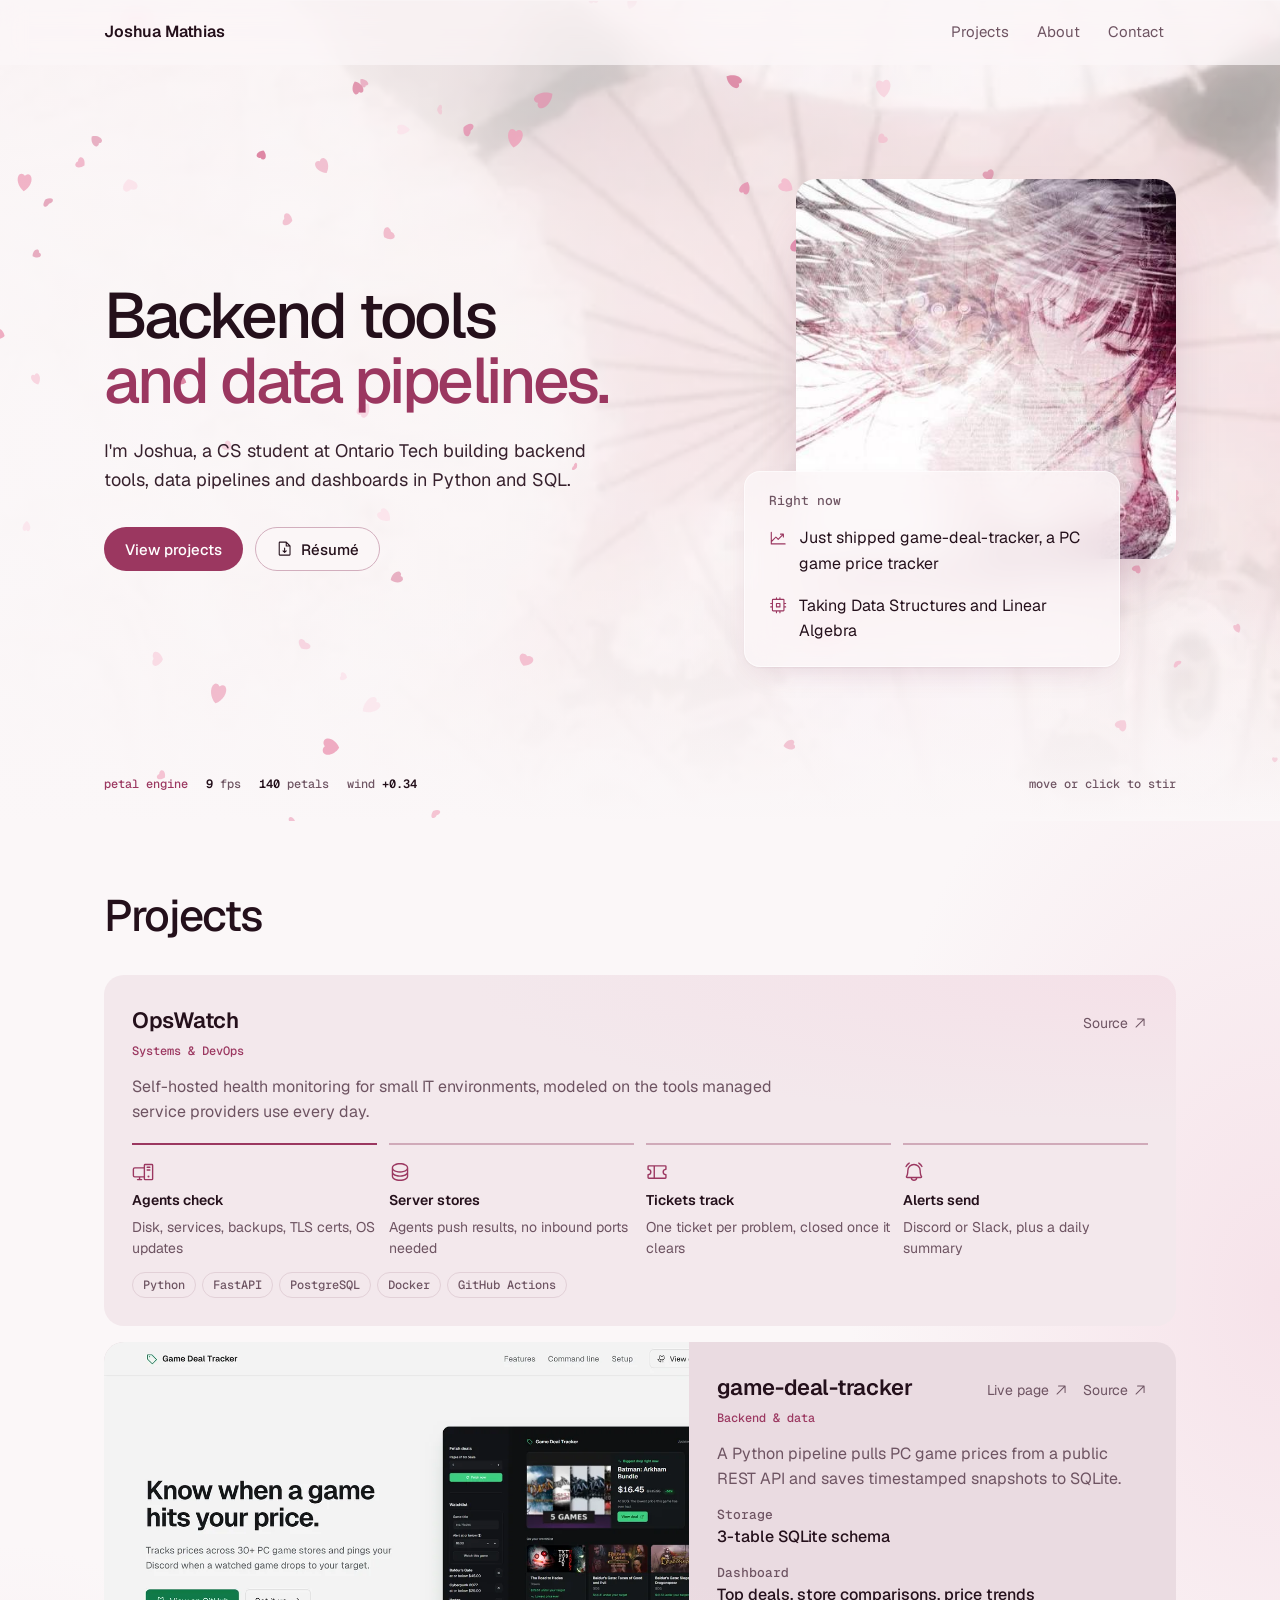
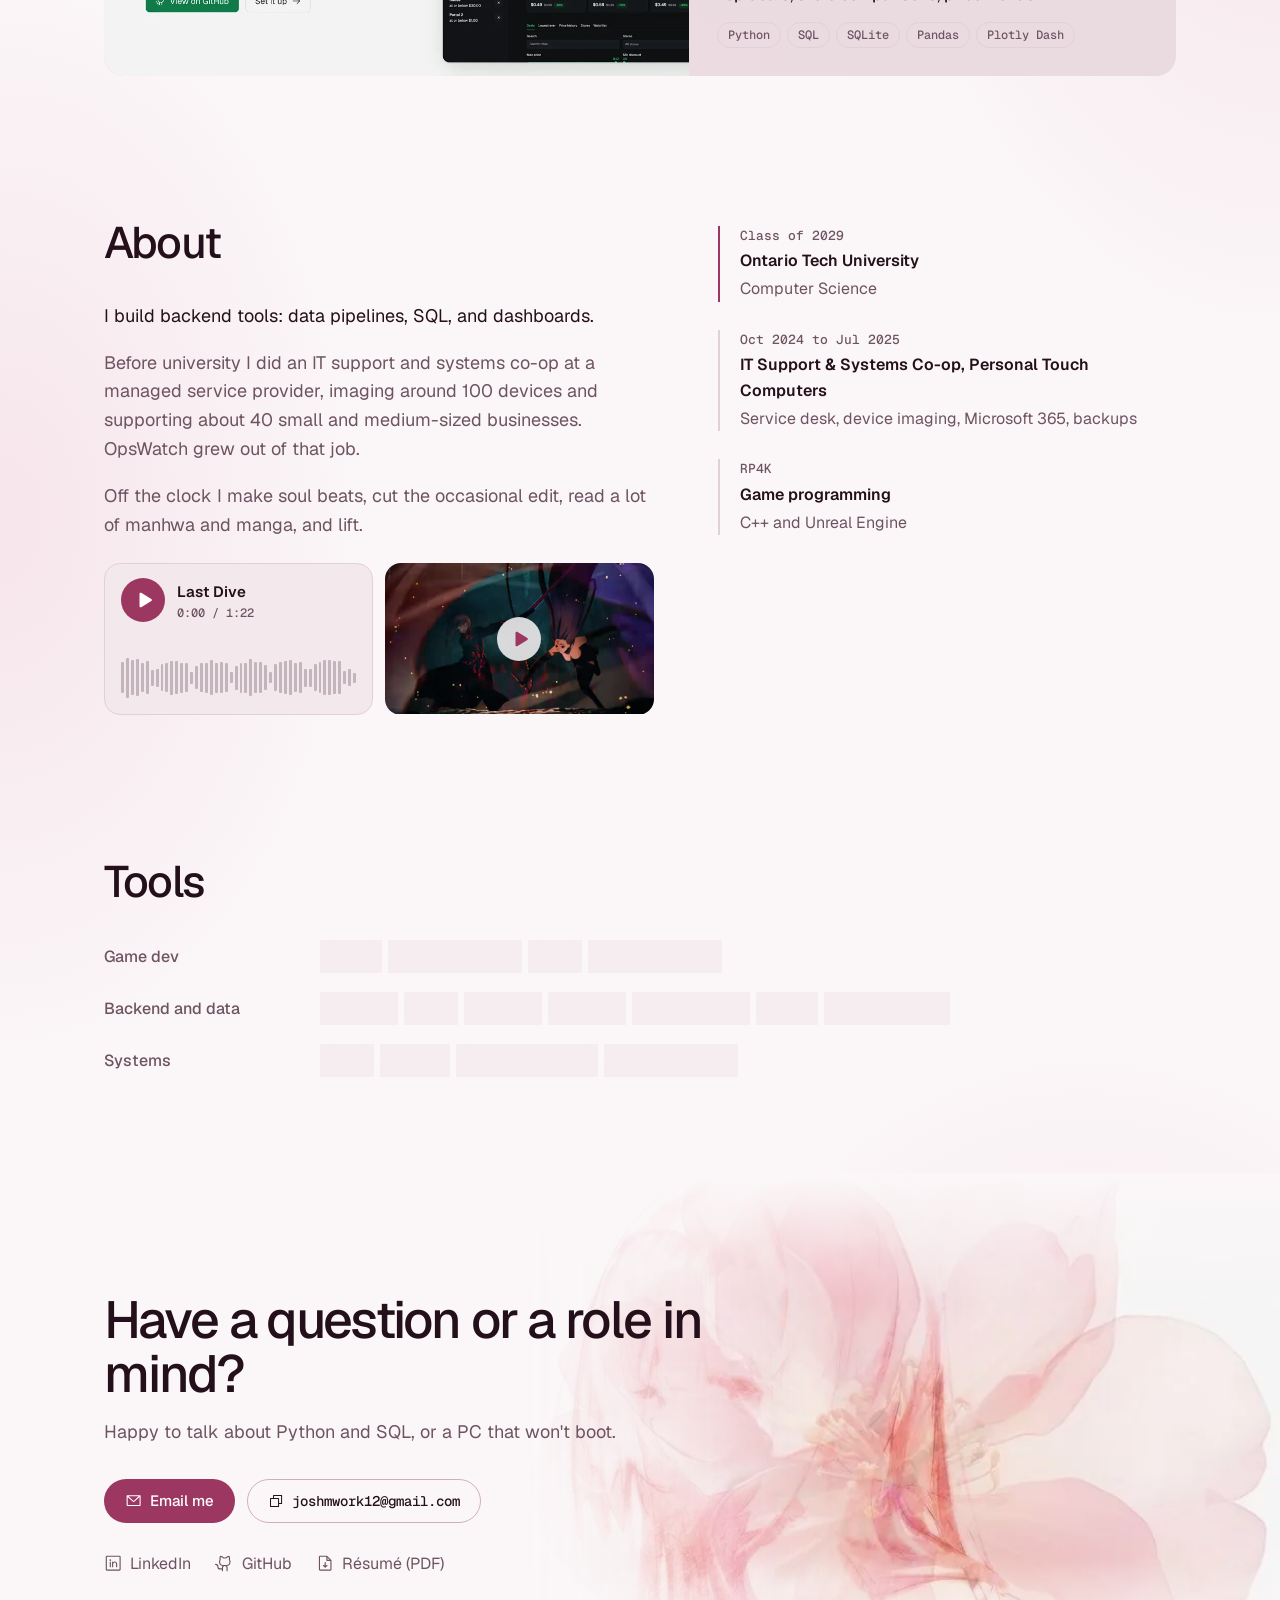
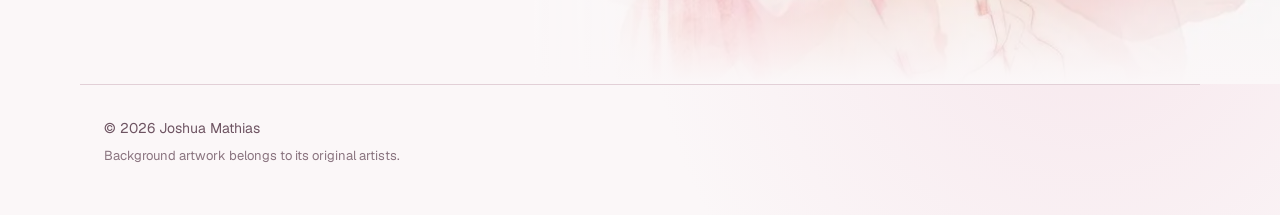
==== commit 94dec027: "Trim the site to an employer-facing portfolio Roblox work and commissions now live on Discord, so th" ====
--- a/index.html
+++ b/index.html
@@ -4,7 +4,7 @@
   <meta charset="utf-8">
   <meta name="viewport" content="width=device-width, initial-scale=1">
   <title>Joshua Mathias</title>
-  <meta name="description" content="Computer science student at Ontario Tech building games in Luau and backend tools in Python and SQL.">
+  <meta name="description" content="Computer science student at Ontario Tech building backend tools and data pipelines in Python and SQL.">
   <meta name="color-scheme" content="light dark">
   <meta name="theme-color" content="#9b3760">
 
@@ -12,7 +12,7 @@
   <meta property="og:type" content="website">
   <meta property="og:url" content="https://jmscripts1.github.io/">
   <meta property="og:title" content="Joshua Mathias">
-  <meta property="og:description" content="CS student at Ontario Tech. Games in Luau, backend tools in Python and SQL.">
+  <meta property="og:description" content="CS student at Ontario Tech. Backend tools and data pipelines in Python and SQL.">
   <meta property="og:image" content="https://jmscripts1.github.io/assets/og.png">
   <meta property="og:image:width" content="1200">
   <meta property="og:image:height" content="630">
@@ -21,8 +21,8 @@
   <link rel="icon" href="assets/favicon.svg" type="image/svg+xml">
   <link rel="preload" href="assets/fonts/Geist-Variable.woff2" as="font" type="font/woff2" crossorigin>
   <link rel="preload" href="assets/img/parasols.webp" as="image">
-  <link rel="stylesheet" href="assets/style.css">
-  <link rel="stylesheet" href="assets/home.css?v=20261031">
+  <link rel="stylesheet" href="assets/style.css?v=20261121">
+  <link rel="stylesheet" href="assets/home.css?v=20261121">
   <script>document.documentElement.classList.add("js")</script>
 </head>
 <body class="art home">
@@ -34,10 +34,8 @@
       <nav aria-label="Primary">
         <ul class="nav__links">
           <li><a href="#projects">Projects</a></li>
-          <li class="nav__hide-sm"><a href="#about">About</a></li>
-          <li><a href="commissions.html">Commissions</a></li>
-          <li><a href="open-source.html">Open source</a></li>
-          <li class="nav__hide-xs"><a href="#contact">Contact</a></li>
+          <li><a href="#about">About</a></li>
+          <li><a href="#contact">Contact</a></li>
         </ul>
       </nav>
     </div>
@@ -49,8 +47,8 @@
       <canvas class="hh__canvas" data-petals aria-hidden="true"></canvas>
       <div class="hero wrap">
       <div class="hero__copy">
-        <h1 class="hero__title">Game developer <span>and backend builder.</span></h1>
-        <p class="hero__sub">I'm Joshua, a CS student at Ontario Tech building games in Luau and backend tools in Python and SQL.</p>
+        <h1 class="hero__title">Backend tools <span>and data pipelines.</span></h1>
+        <p class="hero__sub">I'm Joshua, a CS student at Ontario Tech building backend tools, data pipelines and dashboards in Python and SQL.</p>
         <div class="hero__ctas">
           <a class="btn btn--primary" href="#projects">View projects</a>
           <a class="btn btn--ghost" href="assets/Joshua_Mathias_Resume.pdf" target="_blank" rel="noopener">
@@ -64,10 +62,6 @@
         <aside class="now" aria-labelledby="now-title">
         <h2 class="now__title" id="now-title">Right now</h2>
         <ul class="now__list">
-          <li>
-            <svg class="icon" aria-hidden="true"><use href="assets/icons.svg#i-game-controller"/></svg>
-            <span>Building an inventory and shop system in Luau</span>
-          </li>
           <li>
             <svg class="icon" aria-hidden="true"><use href="assets/icons.svg#i-chart-line-up"/></svg>
             <span>Just shipped game-deal-tracker, a PC game price tracker</span>
@@ -149,21 +143,13 @@
           </ul>
         </article>
 
-        <article class="tile tile--accent">
-          <img class="tile__art" src="assets/img/blossom-paint.webp" width="900" height="895" alt="" loading="lazy">
-          <svg class="icon tile__glyph" aria-hidden="true"><use href="assets/icons.svg#i-game-controller"/></svg>
-          <div>
-            <h3 class="tile__title">Jianghu movement system</h3>
-            <p class="tile__body">Momentum-based parkour movement for my Roblox RPG, built in Luau with Rojo. <a href="commissions.html#work">Watch it</a></p>
-          </div>
-        </article>
       </div>
     </section>
 
     <section class="section wrap about reveal" id="about" aria-labelledby="about-title">
       <div class="about__text">
         <h2 class="section__title" id="about-title">About</h2>
-        <p>I split my time between building games in Roblox Studio and backend work: data pipelines, SQL, and dashboards.</p>
+        <p>I build backend tools: data pipelines, SQL, and dashboards.</p>
         <p>Before university I did an IT support and systems co-op at a managed service provider, imaging around 100 devices and supporting about 40 small and medium-sized businesses. OpsWatch grew out of that job.</p>
         <p>Off the clock I make soul beats, cut the occasional edit, read a lot of manhwa and manga, and lift.</p>
         <div class="offclock">
@@ -231,23 +217,12 @@
       </div>
     </section>
 
-    <section class="section wrap reveal" aria-labelledby="band-title">
-      <div class="band">
-        <img class="band__art" src="assets/img/sakura-branch.webp" width="1200" height="659" alt="" loading="lazy">
-        <div>
-          <h2 id="band-title" data-queue-headline>Roblox scripting commissions</h2>
-          <p>Movement, combat, UI, and game systems in Luau. Fixed prices from $5, paid in USD or Robux.</p>
-          <p class="band__eta">Estimated start: <strong data-queue-estimate>ask on Discord</strong></p>
-        </div>
-        <a class="btn btn--primary" href="commissions.html">Request a commission</a>
-      </div>
-    </section>
 
     <section class="contact-band reveal" id="contact" aria-labelledby="contact-title">
       <img class="contact-band__art" src="assets/img/petal-figure.webp" width="736" height="749" alt="" loading="lazy">
       <div class="wrap contact">
       <h2 class="contact__title" id="contact-title">Have a question or a role in mind?</h2>
-      <p class="contact__sub">Happy to talk about Luau, Python and SQL, or a PC that won't boot.</p>
+      <p class="contact__sub">Happy to talk about Python and SQL, or a PC that won't boot.</p>
       <div class="contact__actions">
         <a class="btn btn--primary" href="mailto:joshmwork12@gmail.com">
           <svg class="icon" aria-hidden="true"><use href="assets/icons.svg#i-envelope-simple"/></svg>Email me
@@ -276,9 +251,7 @@
 
   <script src="assets/main.js" defer></script>
   <script src="assets/engine.js" defer></script>
-  <script src="assets/queue-data.js?v=20261012" defer></script>
-  <script src="assets/queue.js" defer></script>
-  <script src="assets/projects-data.js?v=20261031" defer></script>
-  <script src="assets/projects.js?v=20261031" defer></script>
+  <script src="assets/projects-data.js?v=20261121" defer></script>
+  <script src="assets/projects.js?v=20261121" defer></script>
 </body>
 </html>
--- a/assets/style.css
+++ b/assets/style.css
@@ -168,7 +168,7 @@
 .bento {
   display: grid; gap: 16px;
   grid-template-columns: repeat(3, minmax(0, 1fr));
-  grid-template-areas: "feature feature tall" "accent accent tall";
+  grid-template-areas: "feature feature tall";
 }
 .tile {
   border-radius: var(--radius); padding: 28px;
@@ -218,7 +218,7 @@
 .chips--lg li { font-size: 0.875rem; padding: 8px 14px; color: var(--text); background: var(--surface); border-color: transparent; }
 
 @media (max-width: 899px) {
-  .bento { grid-template-columns: 1fr; grid-template-areas: "feature" "tall" "accent"; }
+  .bento { grid-template-columns: 1fr; grid-template-areas: "feature" "tall"; }
   .flow { grid-template-columns: repeat(2, minmax(0, 1fr)); row-gap: 20px; }
 }
 @media (max-width: 479px) {
@@ -315,7 +315,7 @@
 @keyframes rise { from { opacity: 0; transform: translateY(16px); } to { opacity: 1; transform: none; } }
 
 
-/* ---------- Shared art-page tokens (home + commissions) ---------- */
+/* ---------- Art-page tokens ---------- */
 :root {
   --sheet: color-mix(in srgb, var(--bg) 78%, transparent);
   --sheet-line: color-mix(in srgb, #ffffff 55%, transparent);
@@ -357,23 +357,10 @@
 
 /* Shared nav states */
 .nav__links a[aria-current="page"] { color: var(--text); background: var(--surface); }
-/* Four main links (Projects, Commissions, Open source, plus Contact on home) need
-   room, so About and Contact drop out first and the surname goes on phones. */
-@media (max-width: 719px) { .nav__hide-sm { display: none; } }
-@media (max-width: 639px) { .nav__hide-xs { display: none; } }
-@media (max-width: 559px) { .nav__last { display: none; } }
+/* Three links (Projects, About, Contact): the surname drops out on narrow phones. */
+@media (max-width: 399px) { .nav__last { display: none; } }
 @media (max-width: 374px) {
   .nav__links a { padding: 6px 5px; font-size: 0.8125rem; }
   .nav__name { font-size: 0.875rem; }
 }
 @media (max-width: 339px) { .nav__links a { padding: 6px 3px; font-size: 0.75rem; } .nav__inner { gap: 8px; } }
-
-/* Home page commissions band */
-.band {
-  display: grid; grid-template-columns: 1fr auto; gap: 24px 40px; align-items: center;
-  padding: 40px; border-radius: var(--radius);
-  background: var(--accent-soft); color: var(--accent-soft-ink);
-}
-.band h2 { font-size: clamp(1.5rem, 2.6vw, 2rem); line-height: 1.15; letter-spacing: -0.03em; font-weight: 600; }
-.band p { margin-top: 8px; opacity: 0.85; max-width: 52ch; }
-@media (max-width: 767px) { .band { grid-template-columns: 1fr; padding: 28px; } }
--- a/assets/home.css
+++ b/assets/home.css
@@ -1,5 +1,5 @@
 /*
-  Home page: same sakura language as the commissions page.
+  Home page: sakura art language.
   The hero hosts the petal engine (assets/engine.js) on a canvas between the washed
   background art and the content. Shape rule matches the rest of the site: panels
   16-20px, buttons and chips are pills.
@@ -99,22 +99,6 @@
 }
 .home .chips--lg li:hover { background: var(--accent-soft); color: var(--accent-soft-ink); transform: translateY(-1px); }
 
-/* ---------- Commissions band ---------- */
-.home .band { position: relative; overflow: hidden; isolation: isolate; border-radius: 20px; background: none; color: var(--text); padding: 48px; }
-.band__art {
-  position: absolute; inset: 0; z-index: -2; width: 100%; height: 100%; object-fit: cover; object-position: 70% 45%;
-  filter: var(--art-filter);
-}
-.home .band::after {
-  content: ""; position: absolute; inset: 0; z-index: -1;
-  background: linear-gradient(90deg, color-mix(in srgb, var(--bg) 88%, transparent) 0%, color-mix(in srgb, var(--bg) 62%, transparent) 55%, color-mix(in srgb, var(--bg) 15%, transparent) 100%);
-}
-.home .band p { color: color-mix(in srgb, var(--text) 75%, var(--muted)); opacity: 1; }
-@media (max-width: 767px) {
-  .home .band { padding: 28px; }
-  .home .band::after { background: color-mix(in srgb, var(--bg) 58%, transparent); }
-}
-
 /* ---------- Contact ---------- */
 .contact-band { position: relative; overflow: hidden; isolation: isolate; margin-top: 24px; }
 .contact-band__art {
@@ -136,9 +120,6 @@
 }
 
 .footer__credit { margin-top: 6px; font-size: 0.8125rem; opacity: 0.8; }
-
-.home .band__eta { margin-top: 10px; font-size: 0.9375rem; }
-.home .band__eta strong { color: var(--accent); font-weight: 600; }
 
 /* ---------- Projects grid (built by assets/projects.js) ---------- */
 .pgrid { display: grid; grid-template-columns: 1fr; gap: 16px; }
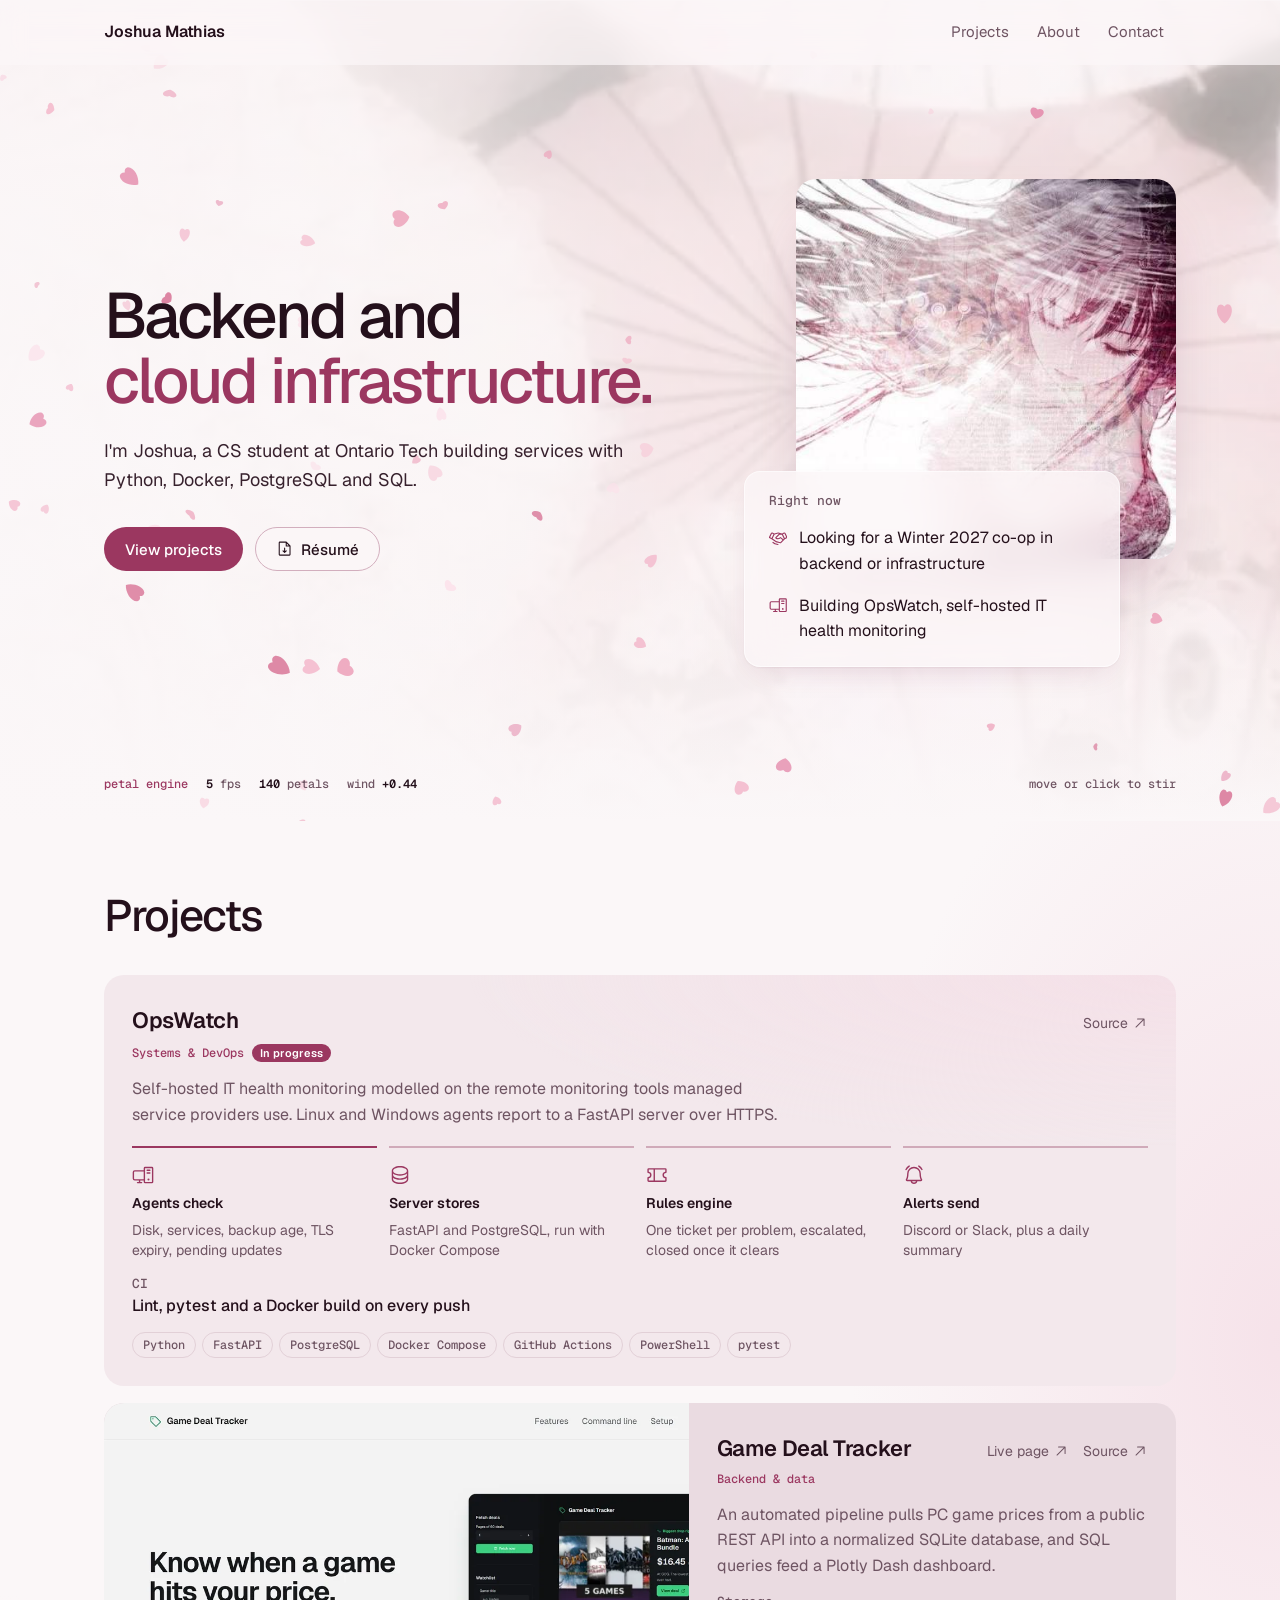
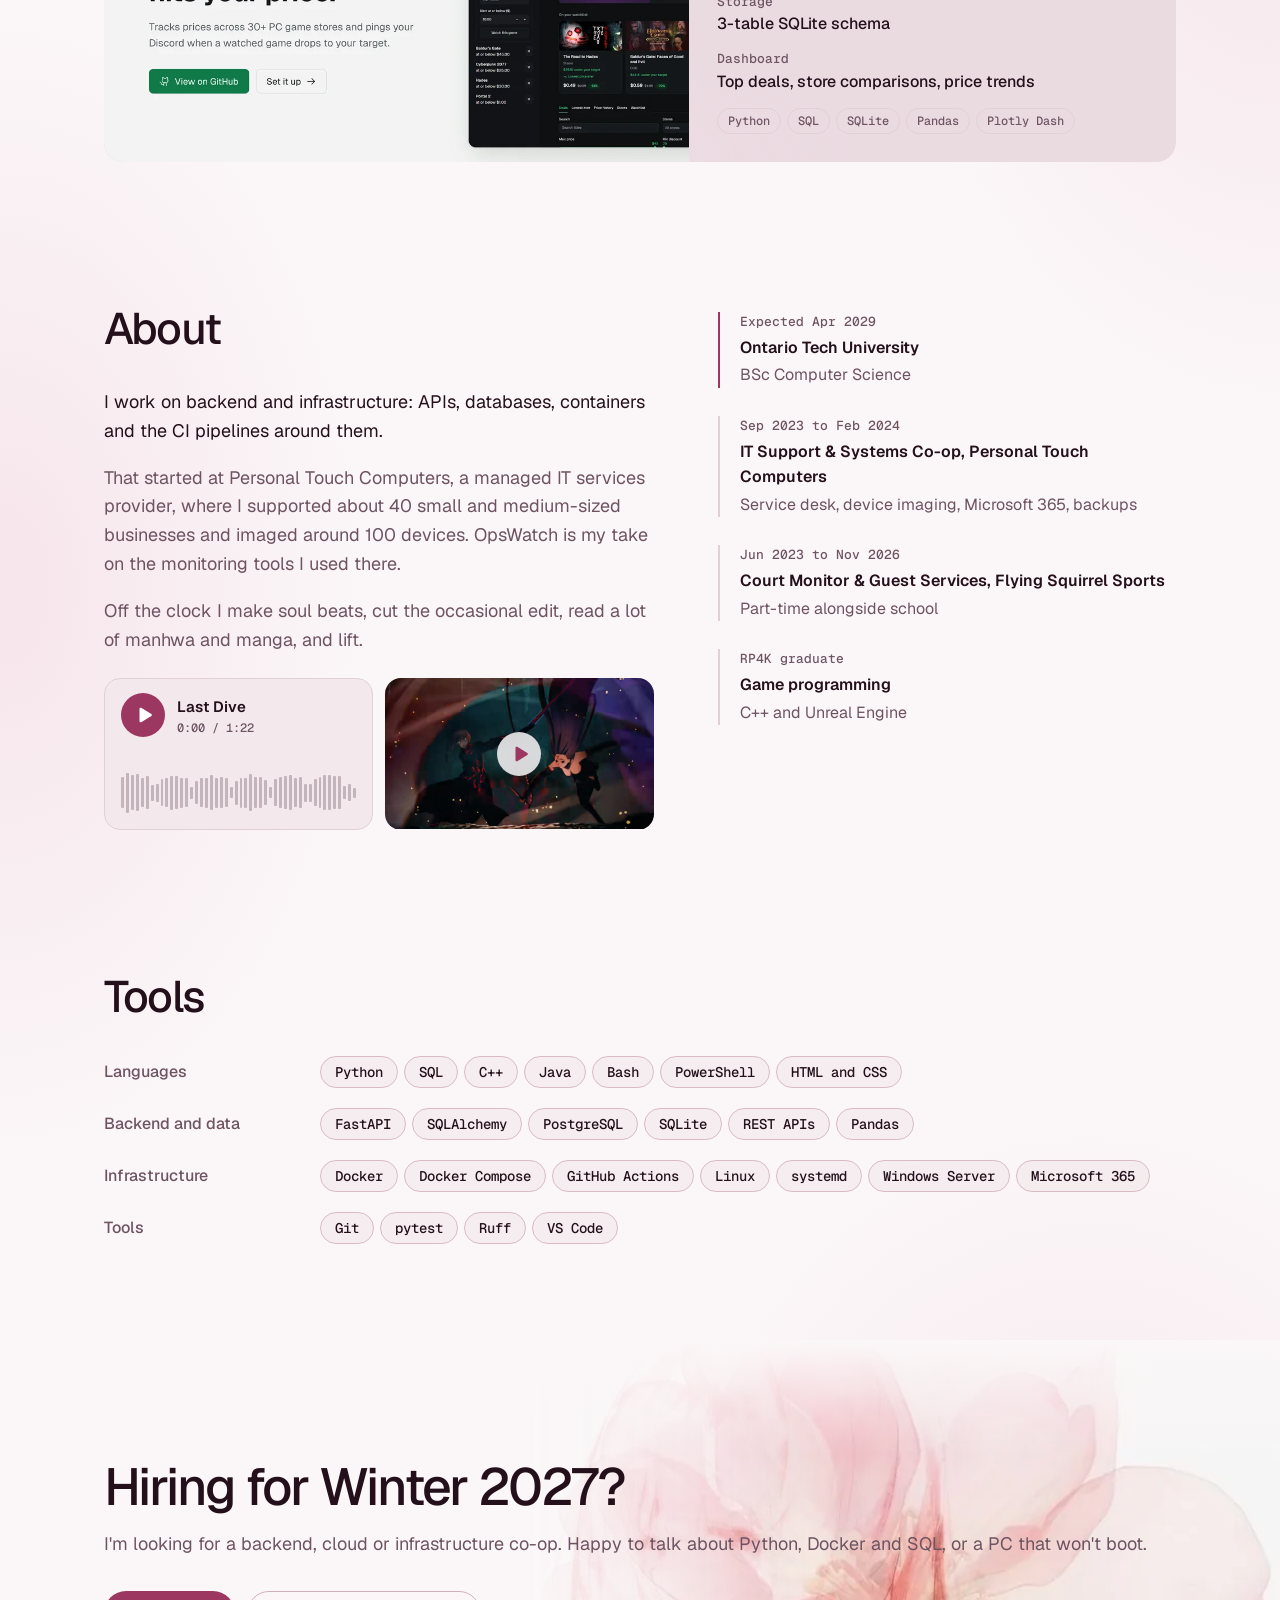
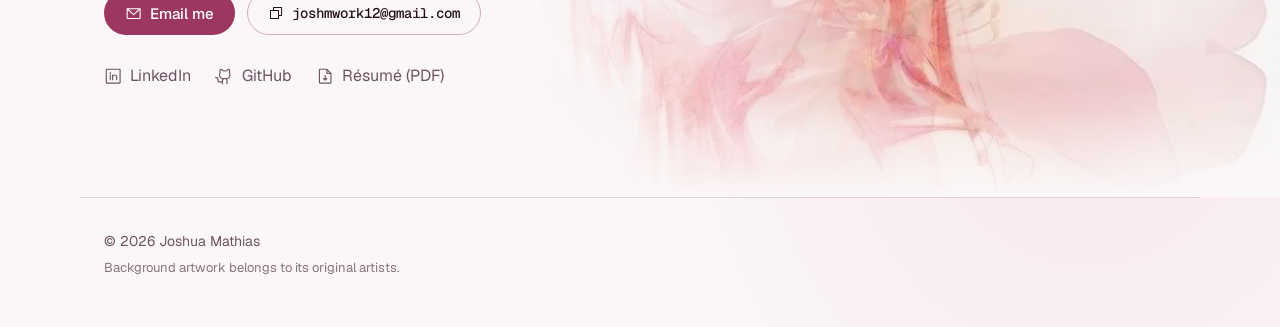
==== commit 9a0590a0: "Reposition the site around backend and cloud infrastructure Matches the new résumé and LinkedIn head" ====
--- a/index.html
+++ b/index.html
@@ -4,7 +4,7 @@
   <meta charset="utf-8">
   <meta name="viewport" content="width=device-width, initial-scale=1">
   <title>Joshua Mathias</title>
-  <meta name="description" content="Computer science student at Ontario Tech building backend tools and data pipelines in Python and SQL.">
+  <meta name="description" content="Computer Science student at Ontario Tech focused on backend and cloud infrastructure with Python, Docker, PostgreSQL and SQL. Seeking a Winter 2027 co-op.">
   <meta name="color-scheme" content="light dark">
   <meta name="theme-color" content="#9b3760">
 
@@ -12,7 +12,7 @@
   <meta property="og:type" content="website">
   <meta property="og:url" content="https://jmscripts1.github.io/">
   <meta property="og:title" content="Joshua Mathias">
-  <meta property="og:description" content="CS student at Ontario Tech. Backend tools and data pipelines in Python and SQL.">
+  <meta property="og:description" content="CS student at Ontario Tech. Backend and cloud infrastructure with Python, Docker, PostgreSQL and SQL. Seeking a Winter 2027 co-op.">
   <meta property="og:image" content="https://jmscripts1.github.io/assets/og.png">
   <meta property="og:image:width" content="1200">
   <meta property="og:image:height" content="630">
@@ -21,8 +21,8 @@
   <link rel="icon" href="assets/favicon.svg" type="image/svg+xml">
   <link rel="preload" href="assets/fonts/Geist-Variable.woff2" as="font" type="font/woff2" crossorigin>
   <link rel="preload" href="assets/img/parasols.webp" as="image">
-  <link rel="stylesheet" href="assets/style.css?v=20261121">
-  <link rel="stylesheet" href="assets/home.css?v=20261121">
+  <link rel="stylesheet" href="assets/style.css?v=20261121b">
+  <link rel="stylesheet" href="assets/home.css?v=20261121b">
   <script>document.documentElement.classList.add("js")</script>
 </head>
 <body class="art home">
@@ -47,8 +47,8 @@
       <canvas class="hh__canvas" data-petals aria-hidden="true"></canvas>
       <div class="hero wrap">
       <div class="hero__copy">
-        <h1 class="hero__title">Backend tools <span>and data pipelines.</span></h1>
-        <p class="hero__sub">I'm Joshua, a CS student at Ontario Tech building backend tools, data pipelines and dashboards in Python and SQL.</p>
+        <h1 class="hero__title">Backend and <span>cloud infrastructure.</span></h1>
+        <p class="hero__sub">I'm Joshua, a CS student at Ontario Tech building services with Python, Docker, PostgreSQL and SQL.</p>
         <div class="hero__ctas">
           <a class="btn btn--primary" href="#projects">View projects</a>
           <a class="btn btn--ghost" href="assets/Joshua_Mathias_Resume.pdf" target="_blank" rel="noopener">
@@ -63,12 +63,12 @@
         <h2 class="now__title" id="now-title">Right now</h2>
         <ul class="now__list">
           <li>
-            <svg class="icon" aria-hidden="true"><use href="assets/icons.svg#i-chart-line-up"/></svg>
-            <span>Just shipped game-deal-tracker, a PC game price tracker</span>
+            <svg class="icon" aria-hidden="true"><use href="assets/icons.svg#i-handshake"/></svg>
+            <span>Looking for a Winter 2027 co-op in backend or infrastructure</span>
           </li>
           <li>
-            <svg class="icon" aria-hidden="true"><use href="assets/icons.svg#i-cpu"/></svg>
-            <span>Taking Data Structures and Linear Algebra</span>
+            <svg class="icon" aria-hidden="true"><use href="assets/icons.svg#i-desktop-tower"/></svg>
+            <span>Building OpsWatch, self-hosted IT health monitoring</span>
           </li>
         </ul>
         </aside>
@@ -122,13 +122,13 @@
           </ol>
 
           <ul class="chips" aria-label="Built with">
-            <li>Python</li><li>FastAPI</li><li>PostgreSQL</li><li>Docker</li><li>GitHub Actions</li>
+            <li>Python</li><li>FastAPI</li><li>PostgreSQL</li><li>Docker Compose</li><li>GitHub Actions</li><li>pytest</li>
           </ul>
         </article>
 
         <article class="tile tile--tall">
           <div class="tile__head">
-            <h3 class="tile__title">game-deal-tracker</h3>
+            <h3 class="tile__title">Game Deal Tracker</h3>
             <a class="tile__link" href="https://jmscripts1.github.io/game-deal-tracker/" target="_blank" rel="noopener">
               Live page<svg class="icon" aria-hidden="true"><use href="assets/icons.svg#i-arrow-up-right"/></svg>
             </a>
@@ -149,8 +149,8 @@
     <section class="section wrap about reveal" id="about" aria-labelledby="about-title">
       <div class="about__text">
         <h2 class="section__title" id="about-title">About</h2>
-        <p>I build backend tools: data pipelines, SQL, and dashboards.</p>
-        <p>Before university I did an IT support and systems co-op at a managed service provider, imaging around 100 devices and supporting about 40 small and medium-sized businesses. OpsWatch grew out of that job.</p>
+        <p>I work on backend and infrastructure: APIs, databases, containers and the CI pipelines around them.</p>
+        <p>That started at Personal Touch Computers, a managed IT services provider, where I supported about 40 small and medium-sized businesses and imaged around 100 devices. OpsWatch is my take on the monitoring tools I used there.</p>
         <p>Off the clock I make soul beats, cut the occasional edit, read a lot of manhwa and manga, and lift.</p>
         <div class="offclock">
           <figure class="offclock__item">
@@ -182,17 +182,22 @@
 
       <ol class="timeline" aria-label="Education and experience">
         <li>
-          <span class="timeline__when">Class of 2029</span>
+          <span class="timeline__when">Expected Apr 2029</span>
           <strong>Ontario Tech University</strong>
-          <span>Computer Science</span>
-        </li>
-        <li>
-          <span class="timeline__when">Oct 2024 to Jul 2025</span>
+          <span>BSc Computer Science</span>
+        </li>
+        <li>
+          <span class="timeline__when">Sep 2023 to Feb 2024</span>
           <strong>IT Support &amp; Systems Co-op, Personal Touch Computers</strong>
           <span>Service desk, device imaging, Microsoft 365, backups</span>
         </li>
         <li>
-          <span class="timeline__when">RP4K</span>
+          <span class="timeline__when">Jun 2023 to Nov 2026</span>
+          <strong>Court Monitor &amp; Guest Services, Flying Squirrel Sports</strong>
+          <span>Part-time alongside school</span>
+        </li>
+        <li>
+          <span class="timeline__when">RP4K graduate</span>
           <strong>Game programming</strong>
           <span>C++ and Unreal Engine</span>
         </li>
@@ -203,16 +208,20 @@
       <h2 class="section__title" id="tools-title">Tools</h2>
       <div class="stack">
         <div class="stack__row">
-          <h3>Game dev</h3>
-          <ul class="chips chips--lg"><li>Luau</li><li>Roblox Studio</li><li>C++</li><li>Unreal Engine</li></ul>
+          <h3>Languages</h3>
+          <ul class="chips chips--lg"><li>Python</li><li>SQL</li><li>C++</li><li>Java</li><li>Bash</li><li>PowerShell</li><li>HTML and CSS</li></ul>
         </div>
         <div class="stack__row">
           <h3>Backend and data</h3>
-          <ul class="chips chips--lg"><li>Python</li><li>SQL</li><li>SQLite</li><li>Pandas</li><li>Plotly Dash</li><li>Java</li><li>HTML and CSS</li></ul>
-        </div>
-        <div class="stack__row">
-          <h3>Systems</h3>
-          <ul class="chips chips--lg"><li>Git</li><li>Linux</li><li>Windows Server</li><li>Microsoft 365</li></ul>
+          <ul class="chips chips--lg"><li>FastAPI</li><li>SQLAlchemy</li><li>PostgreSQL</li><li>SQLite</li><li>REST APIs</li><li>Pandas</li></ul>
+        </div>
+        <div class="stack__row">
+          <h3>Infrastructure</h3>
+          <ul class="chips chips--lg"><li>Docker</li><li>Docker Compose</li><li>GitHub Actions</li><li>Linux</li><li>systemd</li><li>Windows Server</li><li>Microsoft 365</li></ul>
+        </div>
+        <div class="stack__row">
+          <h3>Tools</h3>
+          <ul class="chips chips--lg"><li>Git</li><li>pytest</li><li>Ruff</li><li>VS Code</li></ul>
         </div>
       </div>
     </section>
@@ -221,8 +230,8 @@
     <section class="contact-band reveal" id="contact" aria-labelledby="contact-title">
       <img class="contact-band__art" src="assets/img/petal-figure.webp" width="736" height="749" alt="" loading="lazy">
       <div class="wrap contact">
-      <h2 class="contact__title" id="contact-title">Have a question or a role in mind?</h2>
-      <p class="contact__sub">Happy to talk about Python and SQL, or a PC that won't boot.</p>
+      <h2 class="contact__title" id="contact-title">Hiring for Winter 2027?</h2>
+      <p class="contact__sub">I'm looking for a backend, cloud or infrastructure co-op. Happy to talk about Python, Docker and SQL, or a PC that won't boot.</p>
       <div class="contact__actions">
         <a class="btn btn--primary" href="mailto:joshmwork12@gmail.com">
           <svg class="icon" aria-hidden="true"><use href="assets/icons.svg#i-envelope-simple"/></svg>Email me
@@ -251,7 +260,7 @@
 
   <script src="assets/main.js" defer></script>
   <script src="assets/engine.js" defer></script>
-  <script src="assets/projects-data.js?v=20261121" defer></script>
-  <script src="assets/projects.js?v=20261121" defer></script>
+  <script src="assets/projects-data.js?v=20261121b" defer></script>
+  <script src="assets/projects.js?v=20261121b" defer></script>
 </body>
 </html>
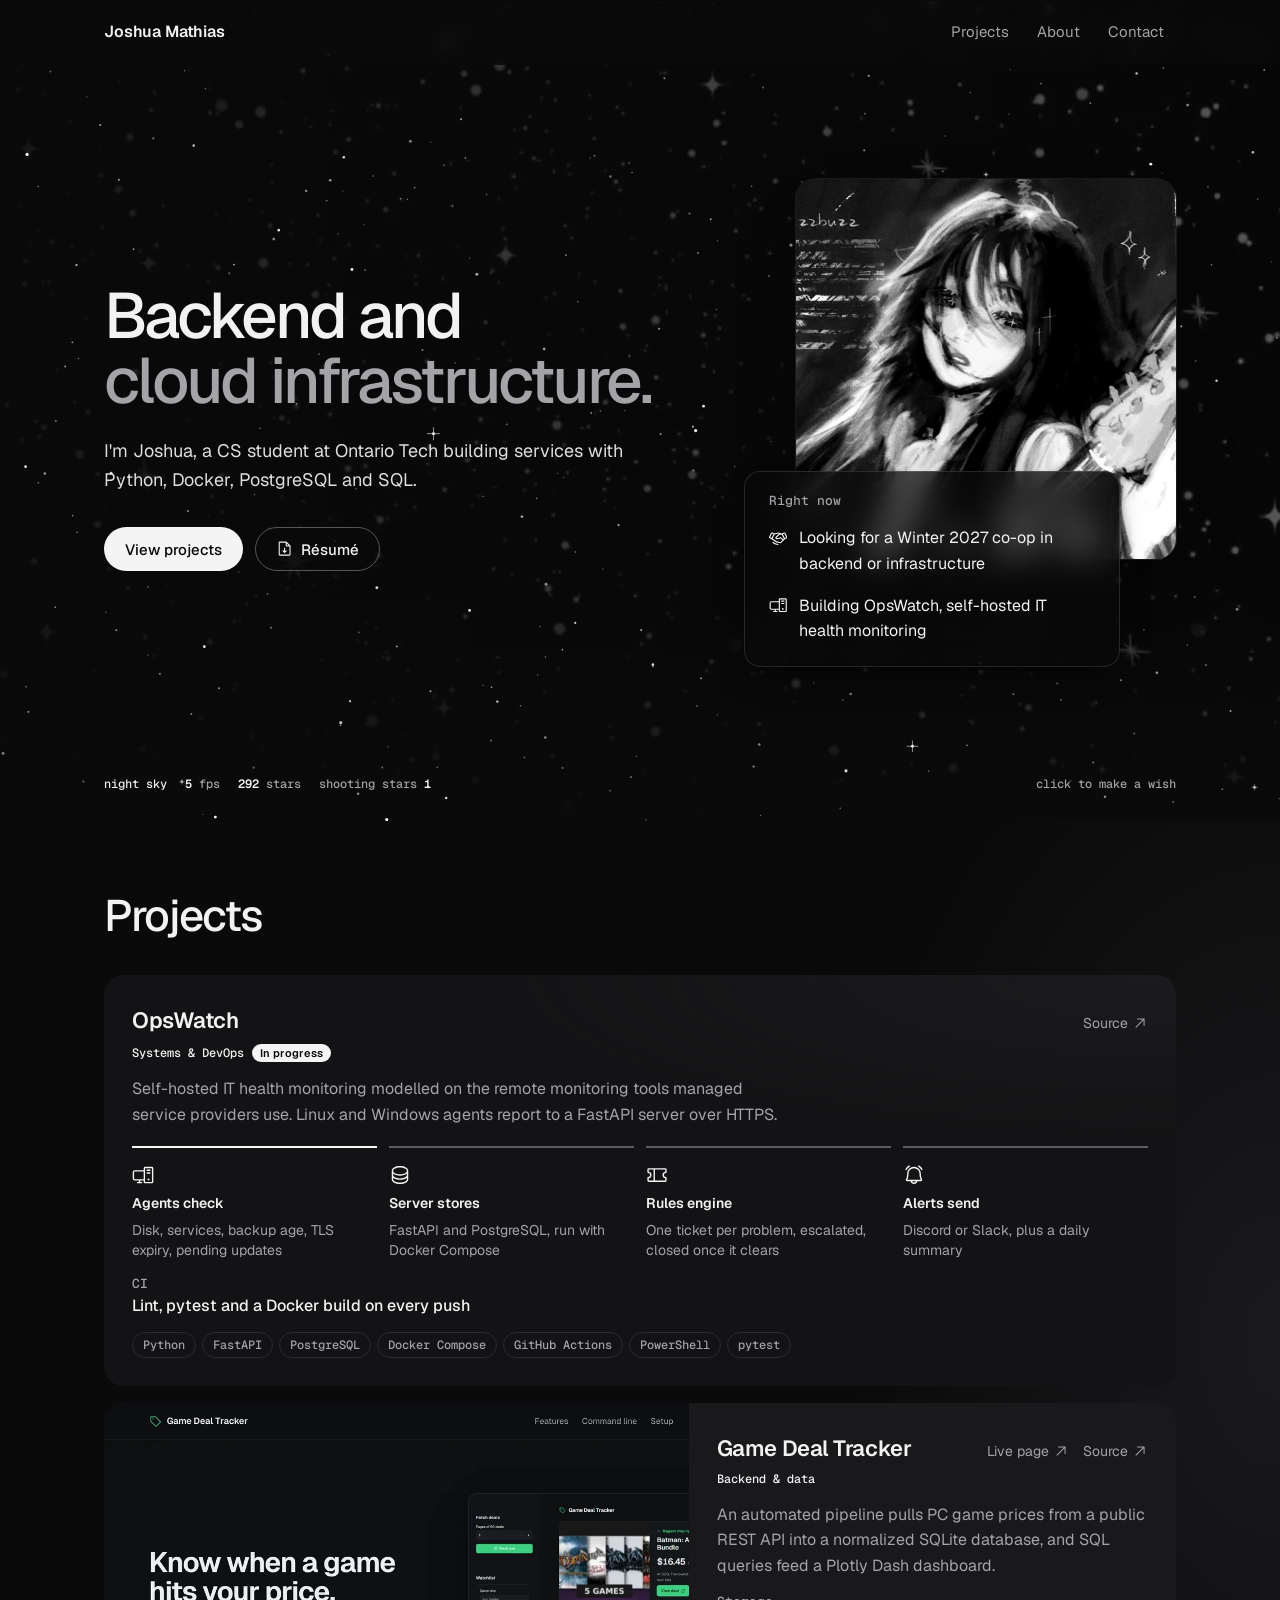
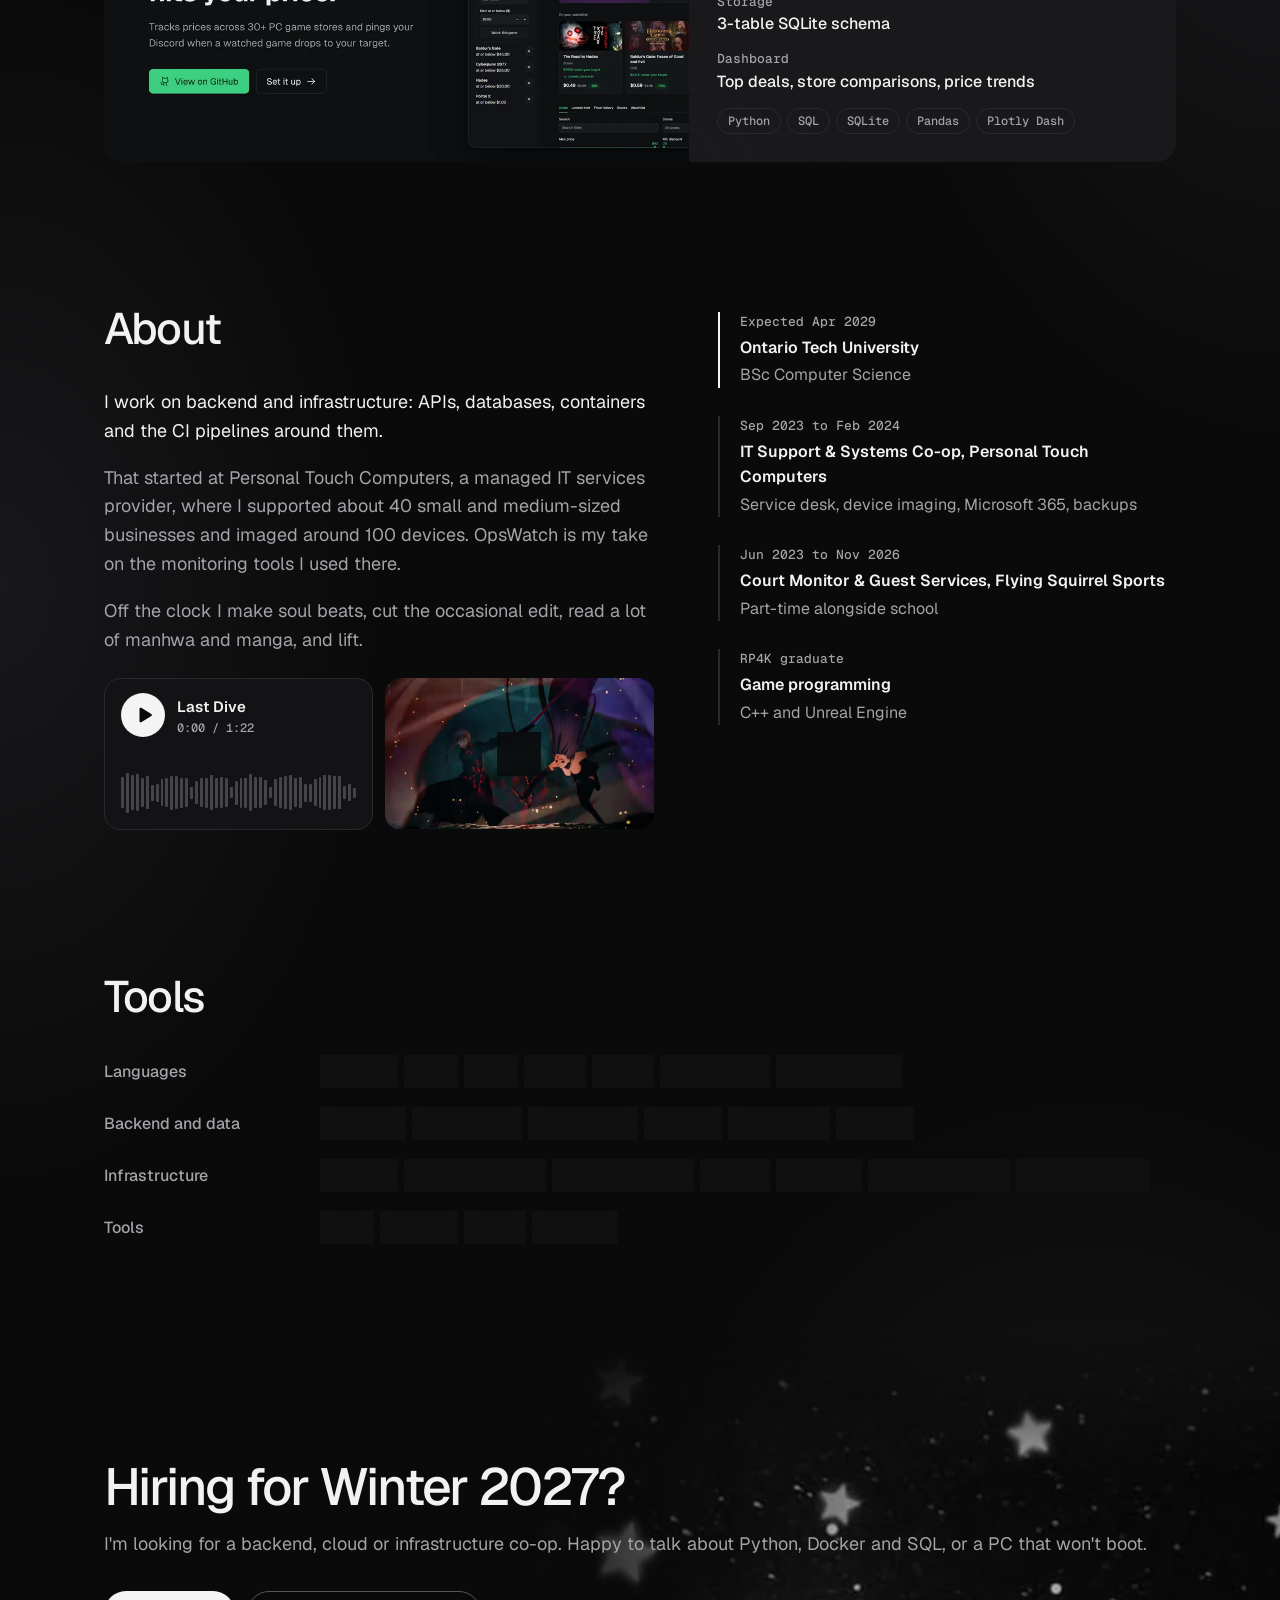
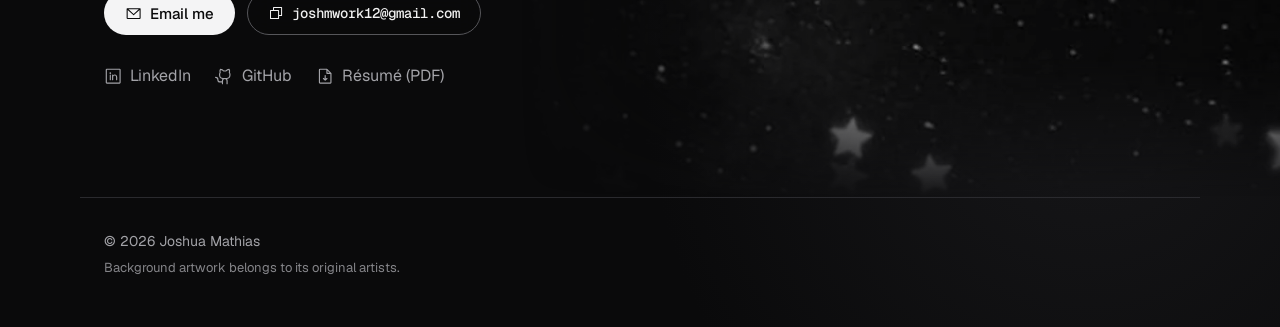
==== commit 475d607e: "Retheme the site as a black-and-white night sky - New hero image (guitar illustration), shown in gre" ====
--- a/index.html
+++ b/index.html
@@ -5,8 +5,8 @@
   <meta name="viewport" content="width=device-width, initial-scale=1">
   <title>Joshua Mathias</title>
   <meta name="description" content="Computer Science student at Ontario Tech focused on backend and cloud infrastructure with Python, Docker, PostgreSQL and SQL. Seeking a Winter 2027 co-op.">
-  <meta name="color-scheme" content="light dark">
-  <meta name="theme-color" content="#9b3760">
+  <meta name="color-scheme" content="dark">
+  <meta name="theme-color" content="#0a0a0b">
 
   <!-- Link previews (Discord, LinkedIn, iMessage, etc.) -->
   <meta property="og:type" content="website">
@@ -20,9 +20,9 @@
 
   <link rel="icon" href="assets/favicon.svg" type="image/svg+xml">
   <link rel="preload" href="assets/fonts/Geist-Variable.woff2" as="font" type="font/woff2" crossorigin>
-  <link rel="preload" href="assets/img/parasols.webp" as="image">
-  <link rel="stylesheet" href="assets/style.css?v=20261121b">
-  <link rel="stylesheet" href="assets/home.css?v=20261121b">
+  <link rel="preload" href="assets/img/starfield.webp" as="image">
+  <link rel="stylesheet" href="assets/style.css?v=20261121c">
+  <link rel="stylesheet" href="assets/home.css?v=20261121c">
   <script>document.documentElement.classList.add("js")</script>
 </head>
 <body class="art home">
@@ -43,8 +43,8 @@
 
   <main id="main">
     <section class="hh" id="top">
-      <img class="hh__art" src="assets/img/parasols.webp" width="540" height="542" alt="" fetchpriority="high">
-      <canvas class="hh__canvas" data-petals aria-hidden="true"></canvas>
+      <img class="hh__art" src="assets/img/starfield.webp" width="736" height="414" alt="" fetchpriority="high">
+      <canvas class="hh__canvas" data-sky aria-hidden="true"></canvas>
       <div class="hero wrap">
       <div class="hero__copy">
         <h1 class="hero__title">Backend and <span>cloud infrastructure.</span></h1>
@@ -58,7 +58,7 @@
       </div>
 
       <div class="hero__side">
-        <img class="hero__avatar" src="assets/avatar.jpg" width="460" height="460" alt="Joshua's profile picture: an anime-style illustration in soft pink and crimson">
+        <img class="hero__avatar" src="assets/avatar.jpg" width="460" height="460" alt="Joshua's profile picture: a sketchy black-and-white illustration of a girl playing guitar">
         <aside class="now" aria-labelledby="now-title">
         <h2 class="now__title" id="now-title">Right now</h2>
         <ul class="now__list">
@@ -75,11 +75,11 @@
       </div>
       </div>
       <p class="hud" aria-hidden="true">
-        <span>petal engine</span>
+        <span>night sky</span>
         <span><b data-hud="fps">60</b> fps</span>
-        <span><b data-hud="count">0</b> petals</span>
-        <span>wind <b data-hud="wind">+0.35</b></span>
-        <span class="hud__hint">move or click to stir</span>
+        <span><b data-hud="stars">0</b> stars</span>
+        <span>shooting stars <b data-hud="meteors">0</b></span>
+        <span class="hud__hint">click to make a wish</span>
       </p>
     </section>
 
@@ -228,7 +228,7 @@
 
 
     <section class="contact-band reveal" id="contact" aria-labelledby="contact-title">
-      <img class="contact-band__art" src="assets/img/petal-figure.webp" width="736" height="749" alt="" loading="lazy">
+      <img class="contact-band__art" src="assets/img/star-band.webp" width="1472" height="484" alt="" loading="lazy">
       <div class="wrap contact">
       <h2 class="contact__title" id="contact-title">Hiring for Winter 2027?</h2>
       <p class="contact__sub">I'm looking for a backend, cloud or infrastructure co-op. Happy to talk about Python, Docker and SQL, or a PC that won't boot.</p>
@@ -259,8 +259,8 @@
   </footer>
 
   <script src="assets/main.js" defer></script>
-  <script src="assets/engine.js" defer></script>
-  <script src="assets/projects-data.js?v=20261121b" defer></script>
-  <script src="assets/projects.js?v=20261121b" defer></script>
+  <script src="assets/engine.js?v=20261121c" defer></script>
+  <script src="assets/projects-data.js?v=20261121c" defer></script>
+  <script src="assets/projects.js?v=20261121c" defer></script>
 </body>
 </html>
--- a/assets/style.css
+++ b/assets/style.css
@@ -13,19 +13,21 @@
 }
 
 :root {
-  /* Palette sampled from the profile picture: blush whites, mauve greys, crimson-rose, plum-black */
-  --bg: #fbf7f8;
-  --surface: #f3e8ec;
-  --surface-2: #eadbe1;
-  --text: #24101b;
-  --muted: #6e5462;
-  --line: #e2d0d7;
-  --accent: #9b3760;
-  --accent-ink: #ffffff;
-  --accent-soft: #f5dfe7;
-  --accent-soft-ink: #6b1d3d;
-  --error: #b42318;
-  --shadow: 0 1px 2px rgb(110 30 70 / 0.06), 0 12px 32px -16px rgb(110 30 70 / 0.22);
+  /* Night sky: black and white only. The page is always dark; "accent" is the
+     brightest white, used for focus, primary buttons and highlights. */
+  color-scheme: dark;
+  --bg: #0a0a0b;
+  --surface: #131315;
+  --surface-2: #19191c;
+  --text: #f2f2f2;
+  --muted: #a3a3a8;
+  --line: #2a2a2e;
+  --accent: #f4f4f5;
+  --accent-ink: #0a0a0b;
+  --accent-soft: #1d1d20;
+  --accent-soft-ink: #f4f4f5;
+  --error: #ff8a80;
+  --shadow: 0 1px 2px rgb(0 0 0 / 0.5), 0 12px 32px -16px rgb(0 0 0 / 0.8);
 
   --radius: 16px;
   --pill: 999px;
@@ -36,26 +38,9 @@
   /* z-index scale: nav 10, skip link 20 */
 }
 
-@media (prefers-color-scheme: dark) {
-  :root {
-    --bg: #140910;
-    --surface: #1f111a;
-    --surface-2: #2a1822;
-    --text: #f6eaee;
-    --muted: #bca4af;
-    --line: #3a2430;
-    --accent: #e68aac;
-    --accent-ink: #2a0716;
-    --accent-soft: #3a1727;
-    --accent-soft-ink: #f4c3d4;
-    --error: #ff8a80;
-    --shadow: 0 1px 2px rgb(0 0 0 / 0.4), 0 12px 32px -16px rgb(0 0 0 / 0.7);
-  }
-}
-
 *, *::before, *::after { box-sizing: border-box; }
 [hidden] { display: none !important; }
-html { scroll-behavior: smooth; scroll-padding-top: 88px; -webkit-text-size-adjust: 100%; }
+html { background: var(--bg); scroll-behavior: smooth; scroll-padding-top: 88px; -webkit-text-size-adjust: 100%; }
 body {
   margin: 0;
   background: var(--bg);
@@ -255,7 +240,7 @@
 .beat__wave:focus-visible { outline: 2px solid var(--accent); outline-offset: 4px; border-radius: 4px; }
 .edit {
   position: relative; display: block; width: 100%; height: 100%; min-height: 0; padding: 0; overflow: hidden;
-  border: 0; border-radius: var(--radius); background: #120a0f; cursor: pointer;
+  border: 0; border-radius: var(--radius); background: #0d0d0e; cursor: pointer;
 }
 .edit video { display: block; width: 100%; height: 100%; aspect-ratio: 16 / 9; object-fit: cover; }
 .edit__play {
@@ -317,17 +302,10 @@
 
 /* ---------- Art-page tokens ---------- */
 :root {
-  --sheet: color-mix(in srgb, var(--bg) 78%, transparent);
-  --sheet-line: color-mix(in srgb, #ffffff 55%, transparent);
-  --art-filter: none;
+  --sheet: color-mix(in srgb, var(--bg) 72%, transparent);
+  --sheet-line: color-mix(in srgb, #ffffff 12%, transparent);
+  --art-filter: grayscale(1) brightness(0.85);
   --r-lg: 20px;
-}
-@media (prefers-color-scheme: dark) {
-  :root {
-    --sheet: color-mix(in srgb, var(--bg) 80%, transparent);
-    --sheet-line: color-mix(in srgb, #ffffff 10%, transparent);
-    --art-filter: brightness(0.5) saturate(1.15) contrast(1.05);
-  }
 }
 @media (prefers-reduced-transparency: reduce) {
   :root { --sheet: var(--bg); }
--- a/assets/home.css
+++ b/assets/home.css
@@ -1,11 +1,11 @@
 /*
-  Home page: sakura art language.
-  The hero hosts the petal engine (assets/engine.js) on a canvas between the washed
+  Home page: black-and-white night sky.
+  The hero hosts the night sky engine (assets/engine.js) on a canvas between the washed
   background art and the content. Shape rule matches the rest of the site: panels
   16-20px, buttons and chips are pills.
 */
 
-/* Soft blush washes drifting down the page so sections are never flat fields */
+/* Faint grey glows drifting down the page so sections are never flat fields */
 .home {
   background-color: var(--bg);
   background-image:
@@ -17,13 +17,12 @@
 
 .home .section__title { font-size: clamp(2rem, 3.6vw, 2.75rem); line-height: 1.05; letter-spacing: -0.04em; font-weight: 500; margin-bottom: 36px; }
 
-/* ---------- Hero + petal engine ---------- */
+/* ---------- Hero + night sky engine ---------- */
 .hh { position: relative; overflow: hidden; isolation: isolate; margin-top: -64px; touch-action: pan-y; }
 .hh__art {
   position: absolute; inset: 0; z-index: -3;
-  width: 100%; height: 100%; object-fit: cover; object-position: 60% 40%;
-  filter: blur(3px) saturate(1.05) var(--art-filter); transform: scale(1.04);
-  opacity: 0.55;
+  width: 100%; height: 100%; object-fit: cover; object-position: 50% 30%;
+  filter: grayscale(1); opacity: 0.45;
 }
 .hh::before {
   content: ""; position: absolute; inset: 0; z-index: -2; pointer-events: none;
@@ -34,11 +33,11 @@
 .hh__canvas { position: absolute; inset: 0; z-index: -1; width: 100%; height: 100%; pointer-events: none; }
 .hh .hero { padding-top: 136px; padding-bottom: 104px; min-height: min(820px, 96dvh); }
 .home .hero__title { font-size: clamp(2.5rem, 5.2vw, 4rem); font-weight: 500; letter-spacing: -0.045em; max-width: none; }
-.home .hero__title span { display: block; color: var(--accent); }
+.home .hero__title span { display: block; color: var(--muted); }
 .home .hero__sub { color: color-mix(in srgb, var(--text) 75%, var(--muted)); }
 .home .btn--ghost { background: var(--sheet); border-color: color-mix(in srgb, var(--accent) 22%, var(--line)); -webkit-backdrop-filter: blur(12px); backdrop-filter: blur(12px); }
 
-.home .hero__avatar { border-radius: 20px; transform: rotate(-2deg); box-shadow: 0 30px 60px -30px rgb(110 30 70 / 0.45); }
+.home .hero__avatar { border-radius: 20px; transform: rotate(-2deg); filter: grayscale(1) contrast(1.05); box-shadow: 0 0 0 1px rgb(255 255 255 / 0.08), 0 30px 60px -30px rgb(0 0 0 / 0.9); }
 .home .now { background: var(--sheet); border-color: var(--sheet-line); -webkit-backdrop-filter: blur(16px) saturate(140%); backdrop-filter: blur(16px) saturate(140%); }
 
 /* Live readout from the engine, styled like a game-engine stats overlay */
@@ -49,7 +48,7 @@
   font: 500 0.75rem/1.4 var(--mono); color: var(--muted);
   pointer-events: none;
 }
-.hud span:first-child { color: var(--accent); }
+.hud span:first-child { color: var(--text); }
 .hud b { font-weight: 600; color: var(--text); font-variant-numeric: tabular-nums; }
 .hud__hint { margin-left: auto; }
 @media (max-width: 767px) {
@@ -103,19 +102,18 @@
 .contact-band { position: relative; overflow: hidden; isolation: isolate; margin-top: 24px; }
 .contact-band__art {
   position: absolute; z-index: -2; right: 0; top: 0; height: 100%; width: min(60%, 760px);
-  object-fit: cover; object-position: 50% 30%; filter: var(--art-filter);
-  -webkit-mask-image: linear-gradient(90deg, transparent 0%, #000 45%);
-  mask-image: linear-gradient(90deg, transparent 0%, #000 45%);
-  opacity: 0.9;
-}
-.contact-band::after {
-  content: ""; position: absolute; inset: 0; z-index: -1; pointer-events: none;
-  background: linear-gradient(180deg, var(--bg) 0%, transparent 25%, transparent 75%, var(--bg) 100%);
+  object-fit: cover; object-position: 50% 50%; filter: var(--art-filter);
+  /* fade in from the left and soften the top and bottom edges */
+  -webkit-mask-image: linear-gradient(90deg, transparent 0%, #000 45%), linear-gradient(180deg, transparent 0%, #000 30%, #000 70%, transparent 100%);
+  -webkit-mask-composite: source-in;
+  mask-image: linear-gradient(90deg, transparent 0%, #000 45%), linear-gradient(180deg, transparent 0%, #000 30%, #000 70%, transparent 100%);
+  mask-composite: intersect;
+  opacity: 0.8;
 }
 .home .contact { padding-block: 120px 104px; }
 .home .contact__title { font-weight: 500; }
 @media (max-width: 767px) {
-  .contact-band__art { width: 100%; opacity: 0.35; -webkit-mask-image: none; mask-image: none; }
+  .contact-band__art { width: 100%; opacity: 0.35; -webkit-mask-image: linear-gradient(180deg, transparent 0%, #000 30%, #000 70%, transparent 100%); mask-image: linear-gradient(180deg, transparent 0%, #000 30%, #000 70%, transparent 100%); }
   .home .contact { padding-block: 72px; }
 }
 
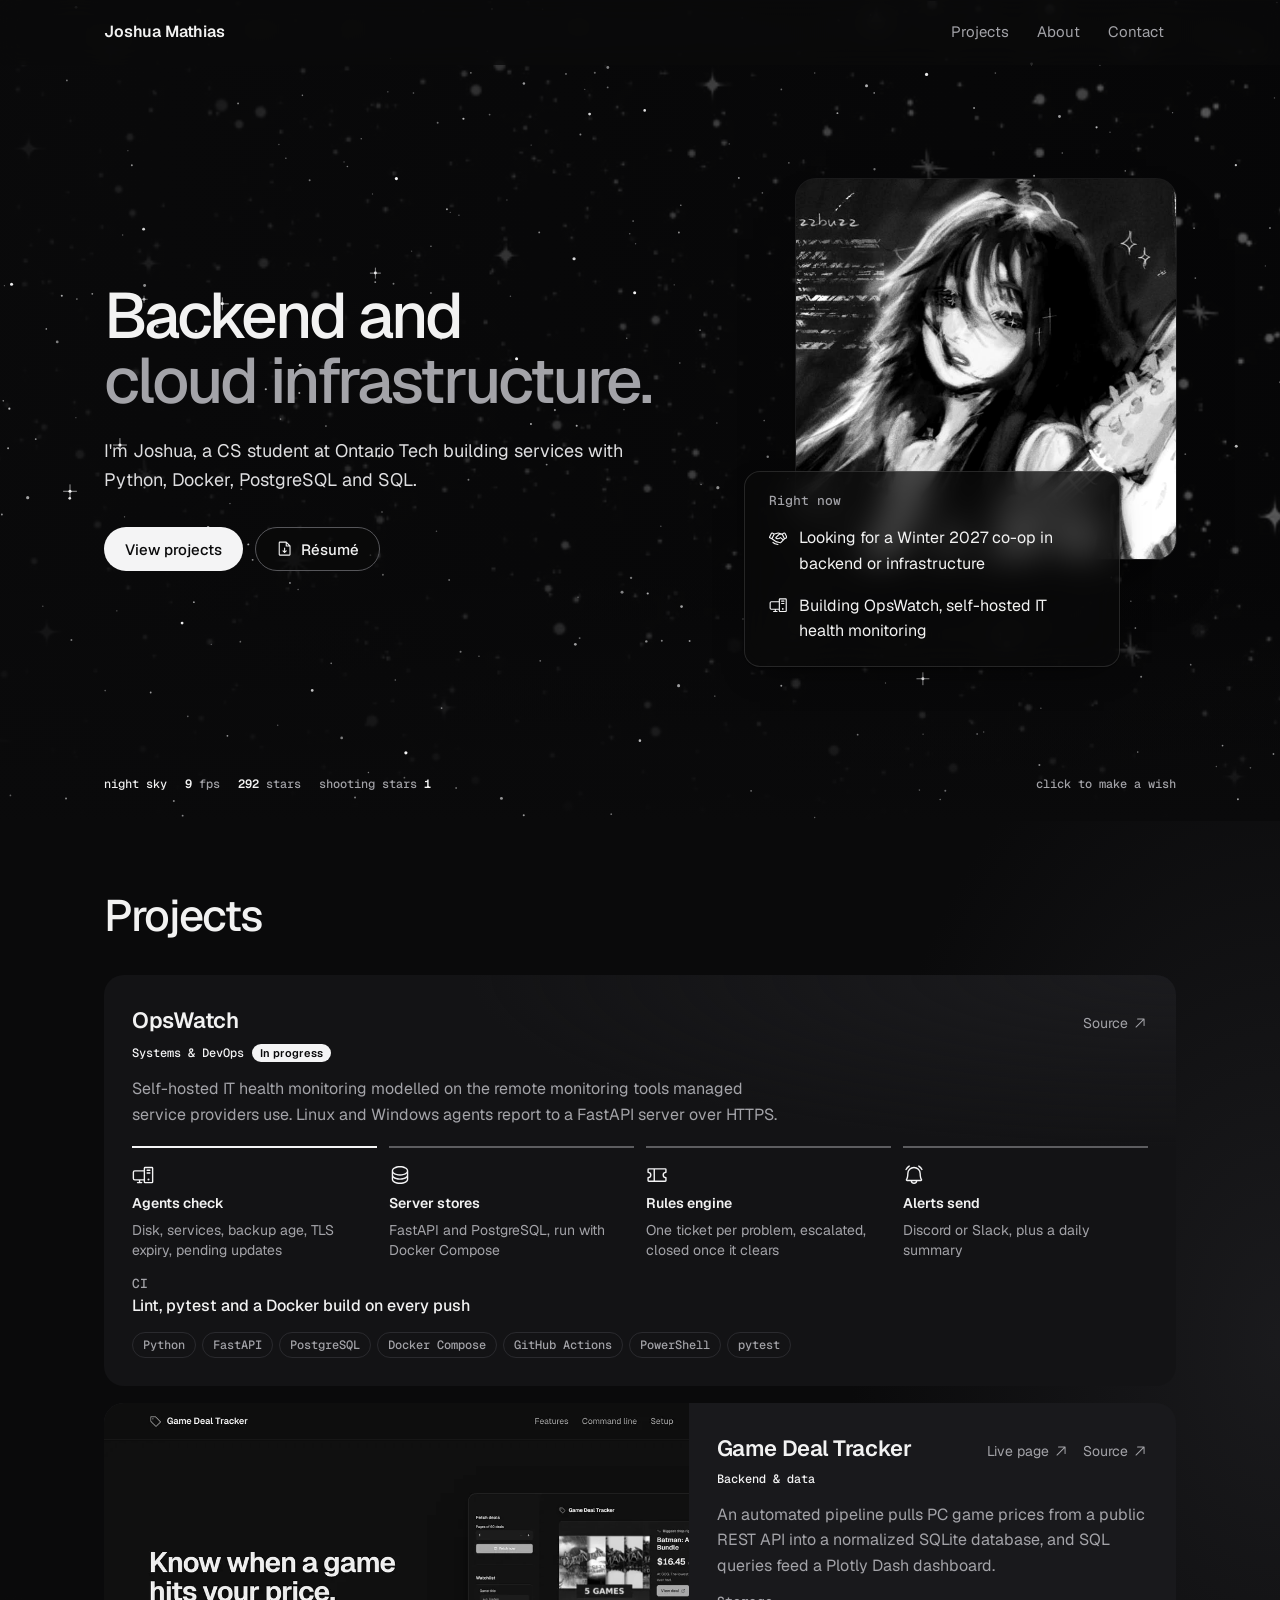
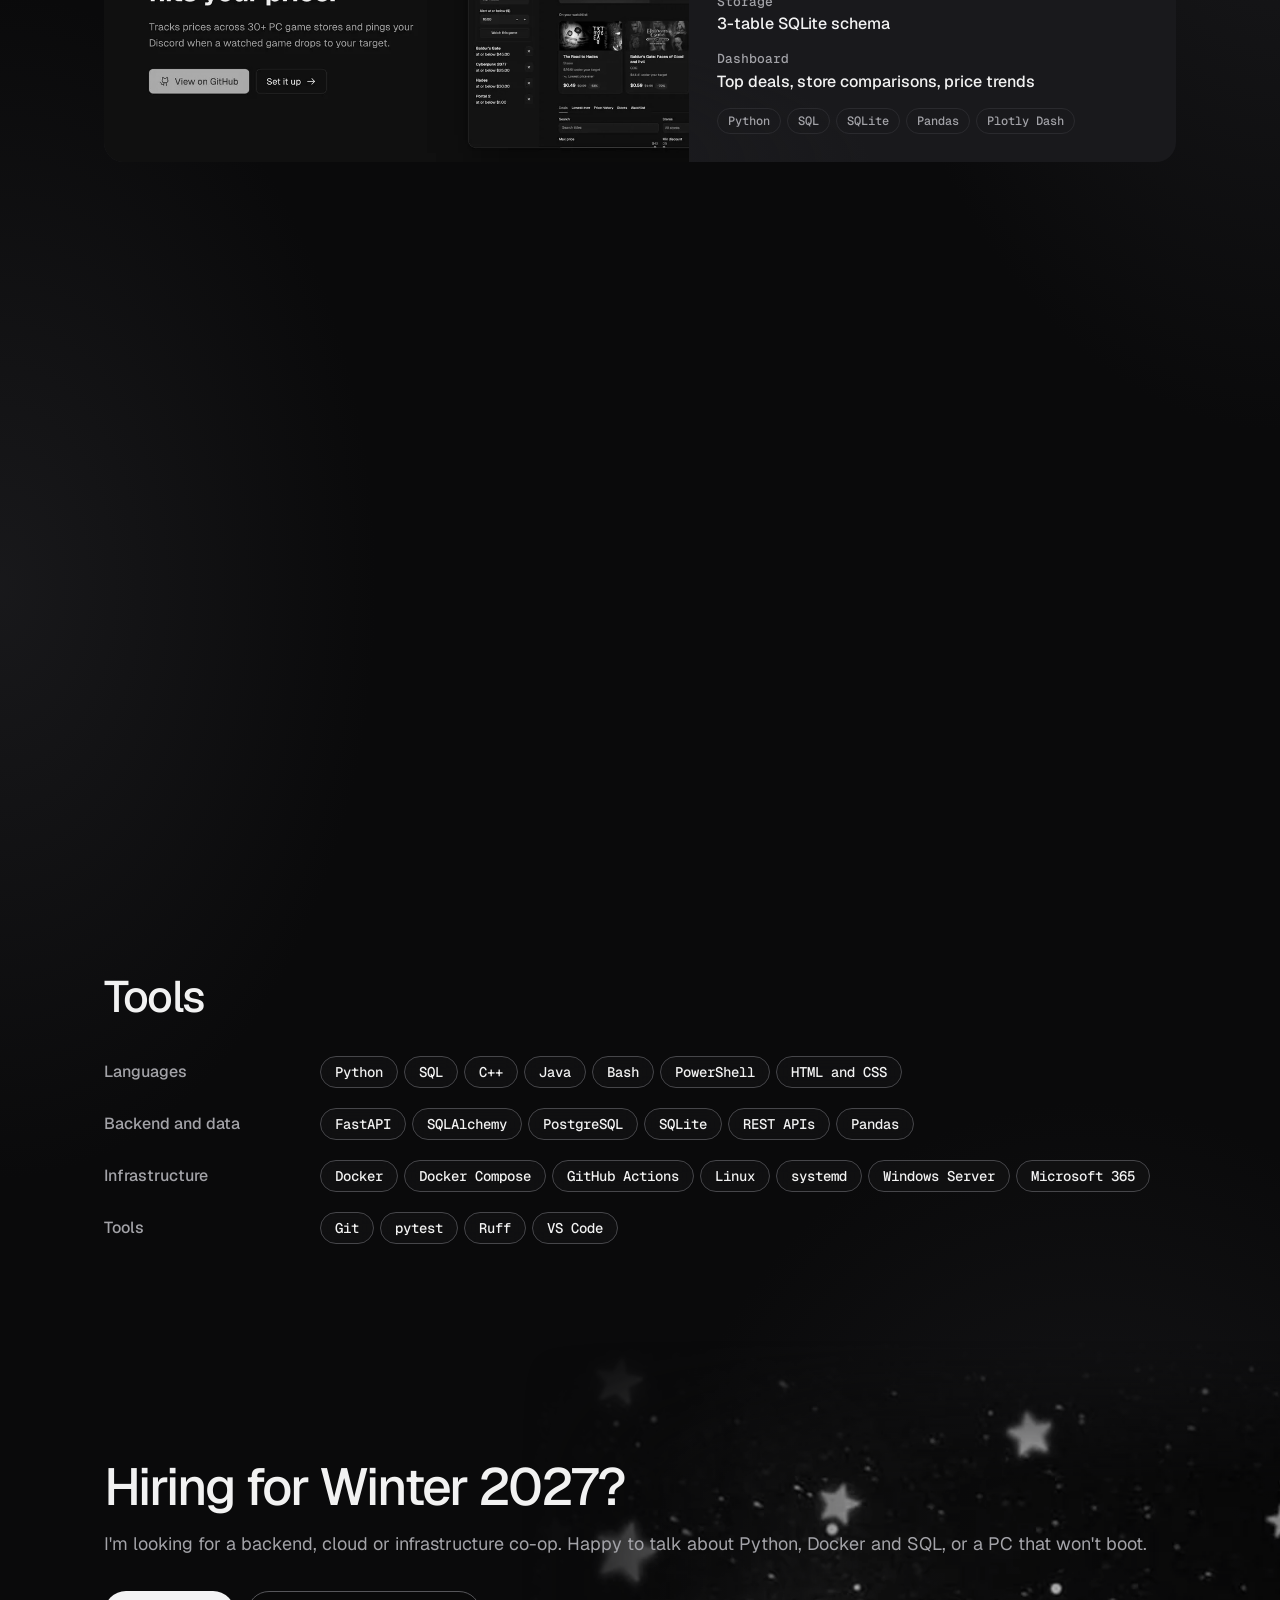
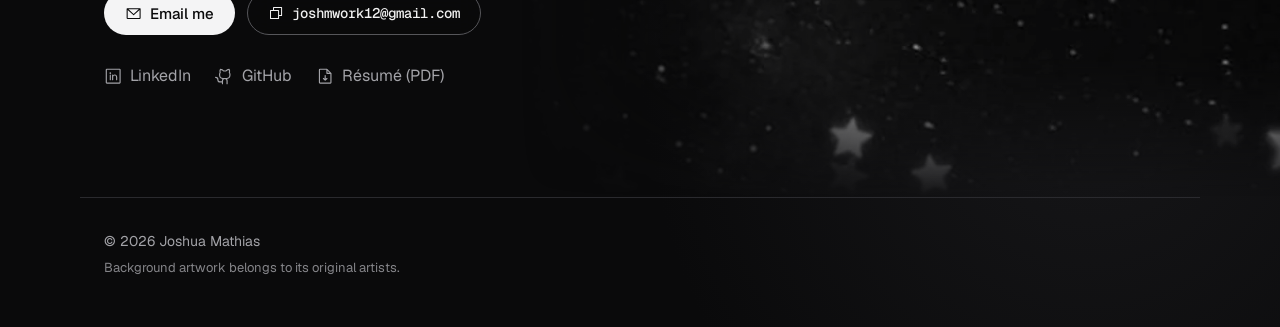
==== commit 3e170936: "Show project screenshots in greyscale to match the night sky theme Co-Authored-By: Claude Opus 5.5 <" ====
--- a/index.html
+++ b/index.html
@@ -22,7 +22,7 @@
   <link rel="preload" href="assets/fonts/Geist-Variable.woff2" as="font" type="font/woff2" crossorigin>
   <link rel="preload" href="assets/img/starfield.webp" as="image">
   <link rel="stylesheet" href="assets/style.css?v=20261121c">
-  <link rel="stylesheet" href="assets/home.css?v=20261121c">
+  <link rel="stylesheet" href="assets/home.css?v=20261121d">
   <script>document.documentElement.classList.add("js")</script>
 </head>
 <body class="art home">
--- a/assets/home.css
+++ b/assets/home.css
@@ -173,7 +173,7 @@
 /* Screenshot on top, or on the left when the card is wide */
 .pj__shot { display: block; aspect-ratio: 16 / 9; overflow: hidden; background: var(--surface-2); }
 .pj__shot picture { display: block; width: 100%; height: 100%; }
-.pj__shot img { width: 100%; height: 100%; object-fit: cover; display: block; transition: transform 0.8s var(--ease); }
+.pj__shot img { width: 100%; height: 100%; object-fit: cover; display: block; filter: grayscale(1); transition: transform 0.8s var(--ease); }
 /* Screenshot of a live page: keep its headline (top left) in frame when cropped */
 .pj__shot--site img { object-position: 0 0; transform-origin: 0 0; }
 @media (hover: hover) { .pj__shot:hover img { transform: scale(1.03); } }
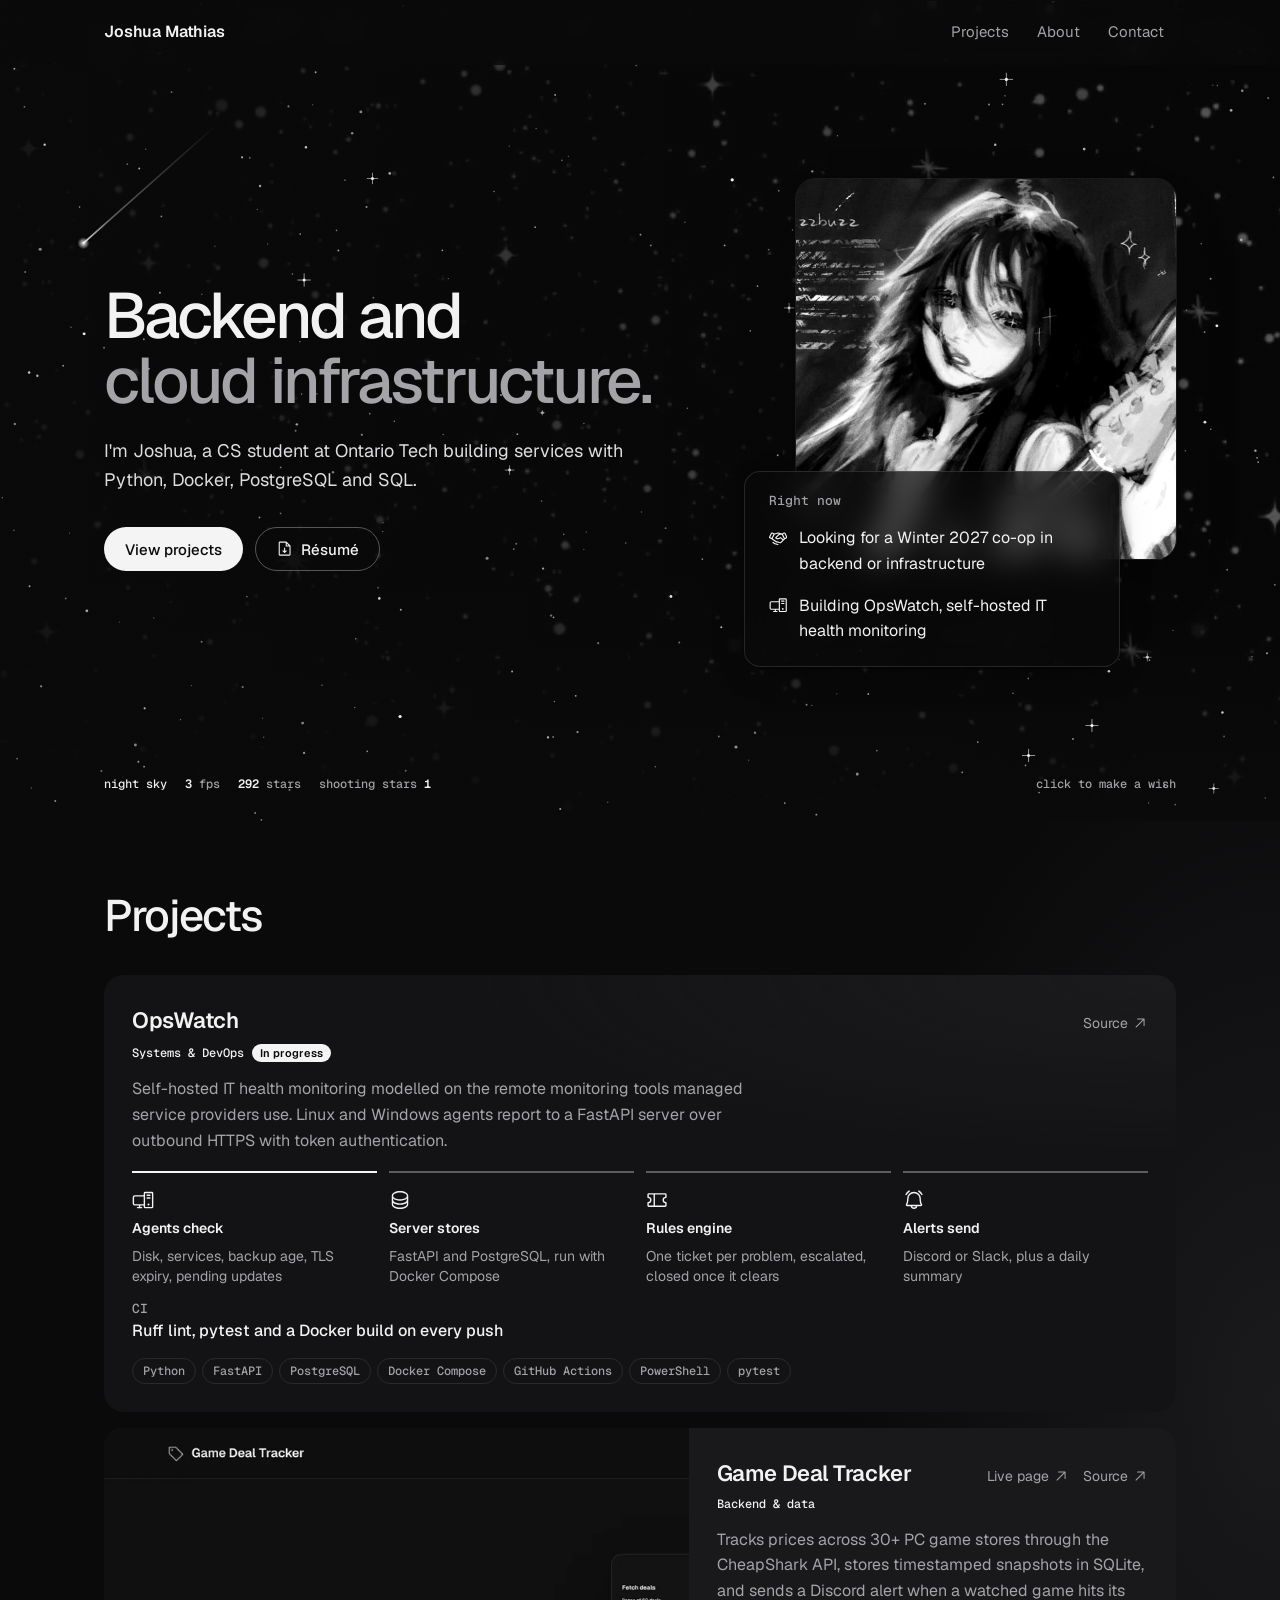
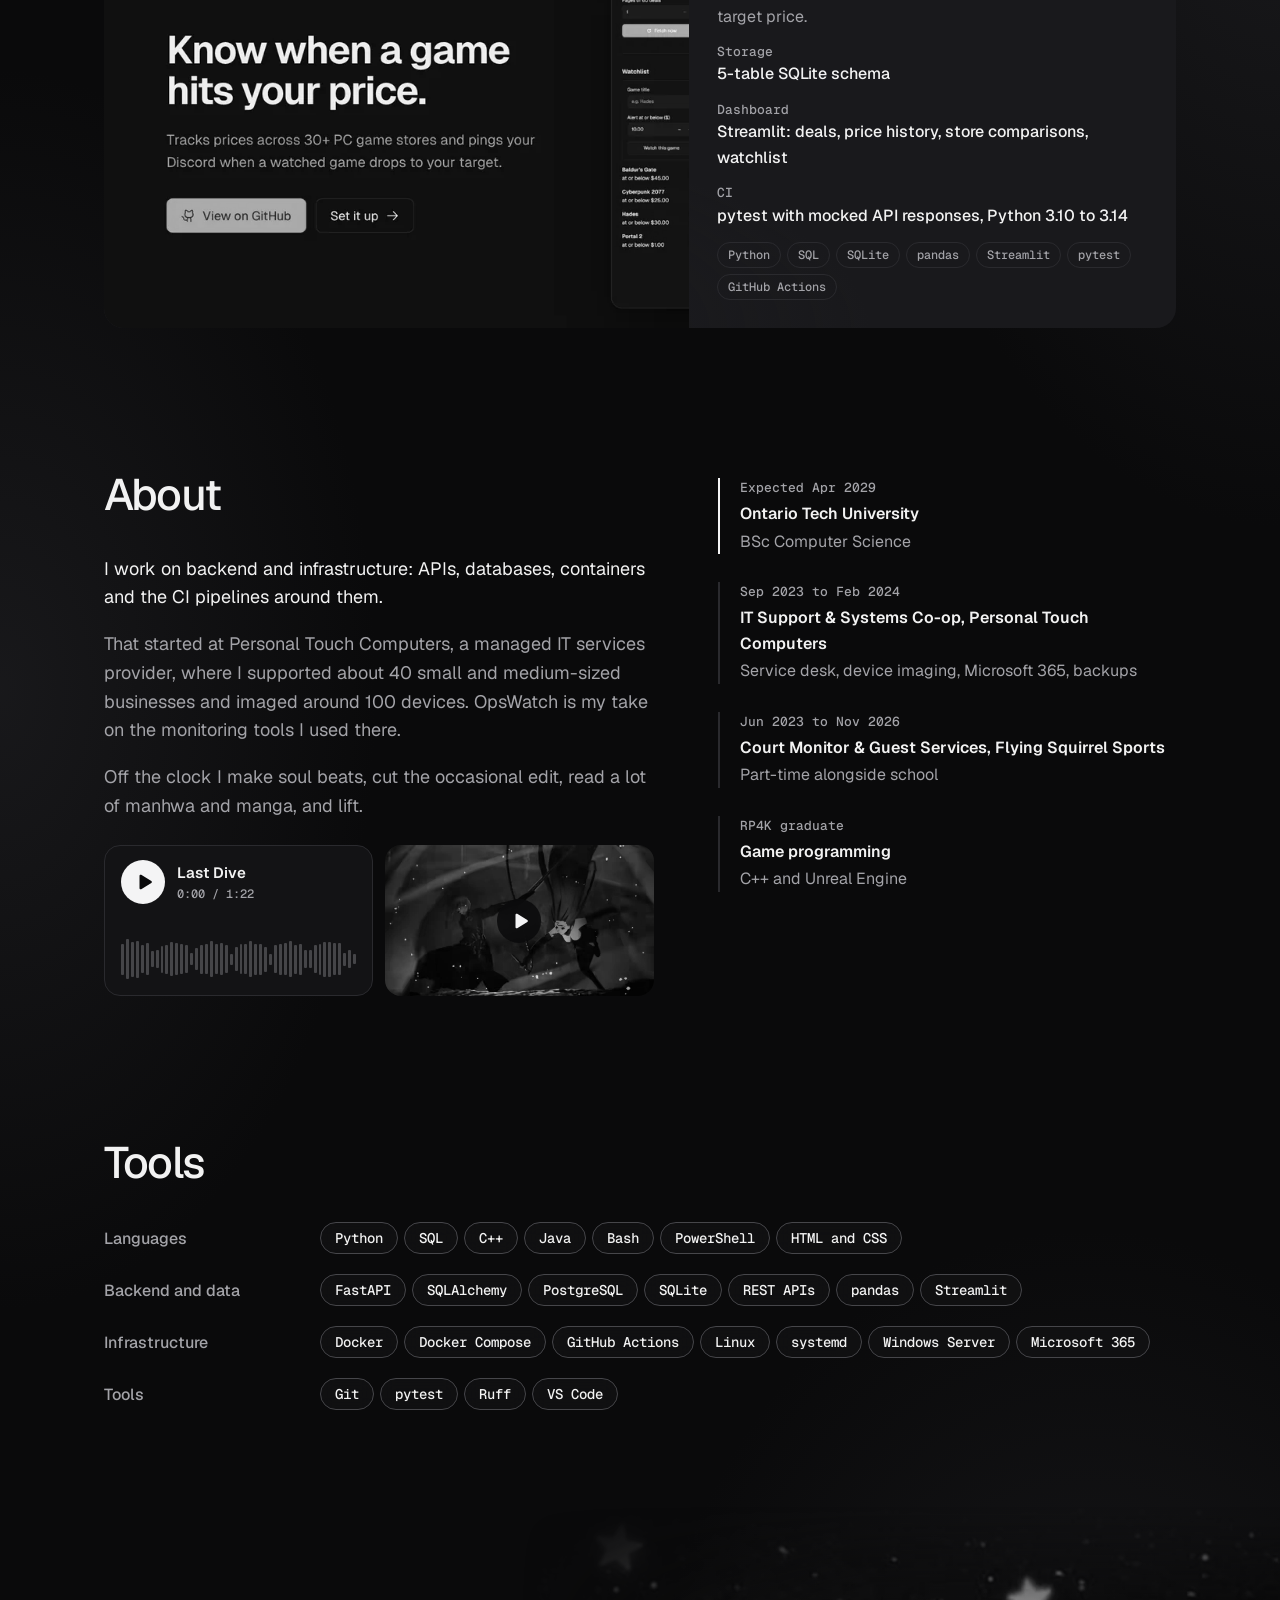
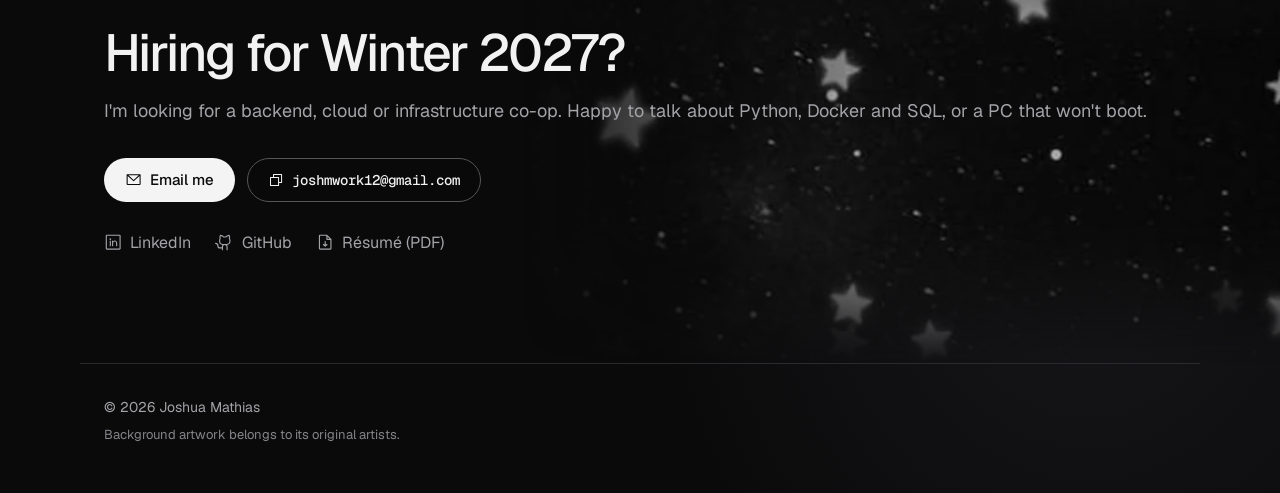
==== commit e68a1365: "Update résumé and project details; greyscale the edit video - Replace the résumé PDF with the latest" ====
--- a/index.html
+++ b/index.html
@@ -21,8 +21,8 @@
   <link rel="icon" href="assets/favicon.svg" type="image/svg+xml">
   <link rel="preload" href="assets/fonts/Geist-Variable.woff2" as="font" type="font/woff2" crossorigin>
   <link rel="preload" href="assets/img/starfield.webp" as="image">
-  <link rel="stylesheet" href="assets/style.css?v=20261121c">
-  <link rel="stylesheet" href="assets/home.css?v=20261121d">
+  <link rel="stylesheet" href="assets/style.css?v=20261121e">
+  <link rel="stylesheet" href="assets/home.css?v=20261121e">
   <script>document.documentElement.classList.add("js")</script>
 </head>
 <body class="art home">
@@ -133,13 +133,13 @@
               Live page<svg class="icon" aria-hidden="true"><use href="assets/icons.svg#i-arrow-up-right"/></svg>
             </a>
           </div>
-          <p class="tile__body">A Python pipeline pulls PC game prices from a public REST API and saves timestamped snapshots to SQLite.</p>
+          <p class="tile__body">Tracks prices across 30+ PC game stores through the CheapShark API, stores timestamped snapshots in SQLite, and sends a Discord alert when a watched game hits its target price.</p>
           <dl class="facts">
-            <div><dt>Storage</dt><dd>3-table SQLite schema</dd></div>
-            <div><dt>Dashboard</dt><dd>Top deals, store comparisons, price trends</dd></div>
+            <div><dt>Storage</dt><dd>5-table SQLite schema</dd></div>
+            <div><dt>Dashboard</dt><dd>Streamlit: deals, price history, store comparisons, watchlist</dd></div>
           </dl>
           <ul class="chips" aria-label="Built with">
-            <li>Python</li><li>SQL</li><li>SQLite</li><li>Plotly Dash</li>
+            <li>Python</li><li>SQL</li><li>SQLite</li><li>pandas</li><li>Streamlit</li>
           </ul>
         </article>
 
@@ -213,7 +213,7 @@
         </div>
         <div class="stack__row">
           <h3>Backend and data</h3>
-          <ul class="chips chips--lg"><li>FastAPI</li><li>SQLAlchemy</li><li>PostgreSQL</li><li>SQLite</li><li>REST APIs</li><li>Pandas</li></ul>
+          <ul class="chips chips--lg"><li>FastAPI</li><li>SQLAlchemy</li><li>PostgreSQL</li><li>SQLite</li><li>REST APIs</li><li>pandas</li><li>Streamlit</li></ul>
         </div>
         <div class="stack__row">
           <h3>Infrastructure</h3>
@@ -260,7 +260,7 @@
 
   <script src="assets/main.js" defer></script>
   <script src="assets/engine.js?v=20261121c" defer></script>
-  <script src="assets/projects-data.js?v=20261121c" defer></script>
-  <script src="assets/projects.js?v=20261121c" defer></script>
+  <script src="assets/projects-data.js?v=20261121e" defer></script>
+  <script src="assets/projects.js?v=20261121e" defer></script>
 </body>
 </html>
--- a/assets/style.css
+++ b/assets/style.css
@@ -242,7 +242,7 @@
   position: relative; display: block; width: 100%; height: 100%; min-height: 0; padding: 0; overflow: hidden;
   border: 0; border-radius: var(--radius); background: #0d0d0e; cursor: pointer;
 }
-.edit video { display: block; width: 100%; height: 100%; aspect-ratio: 16 / 9; object-fit: cover; }
+.edit video { display: block; width: 100%; height: 100%; aspect-ratio: 16 / 9; object-fit: cover; filter: grayscale(1); }
 .edit__play {
   position: absolute; left: 50%; top: 50%; transform: translate(-50%, -50%);
   background: color-mix(in srgb, var(--bg) 85%, transparent); color: var(--accent);
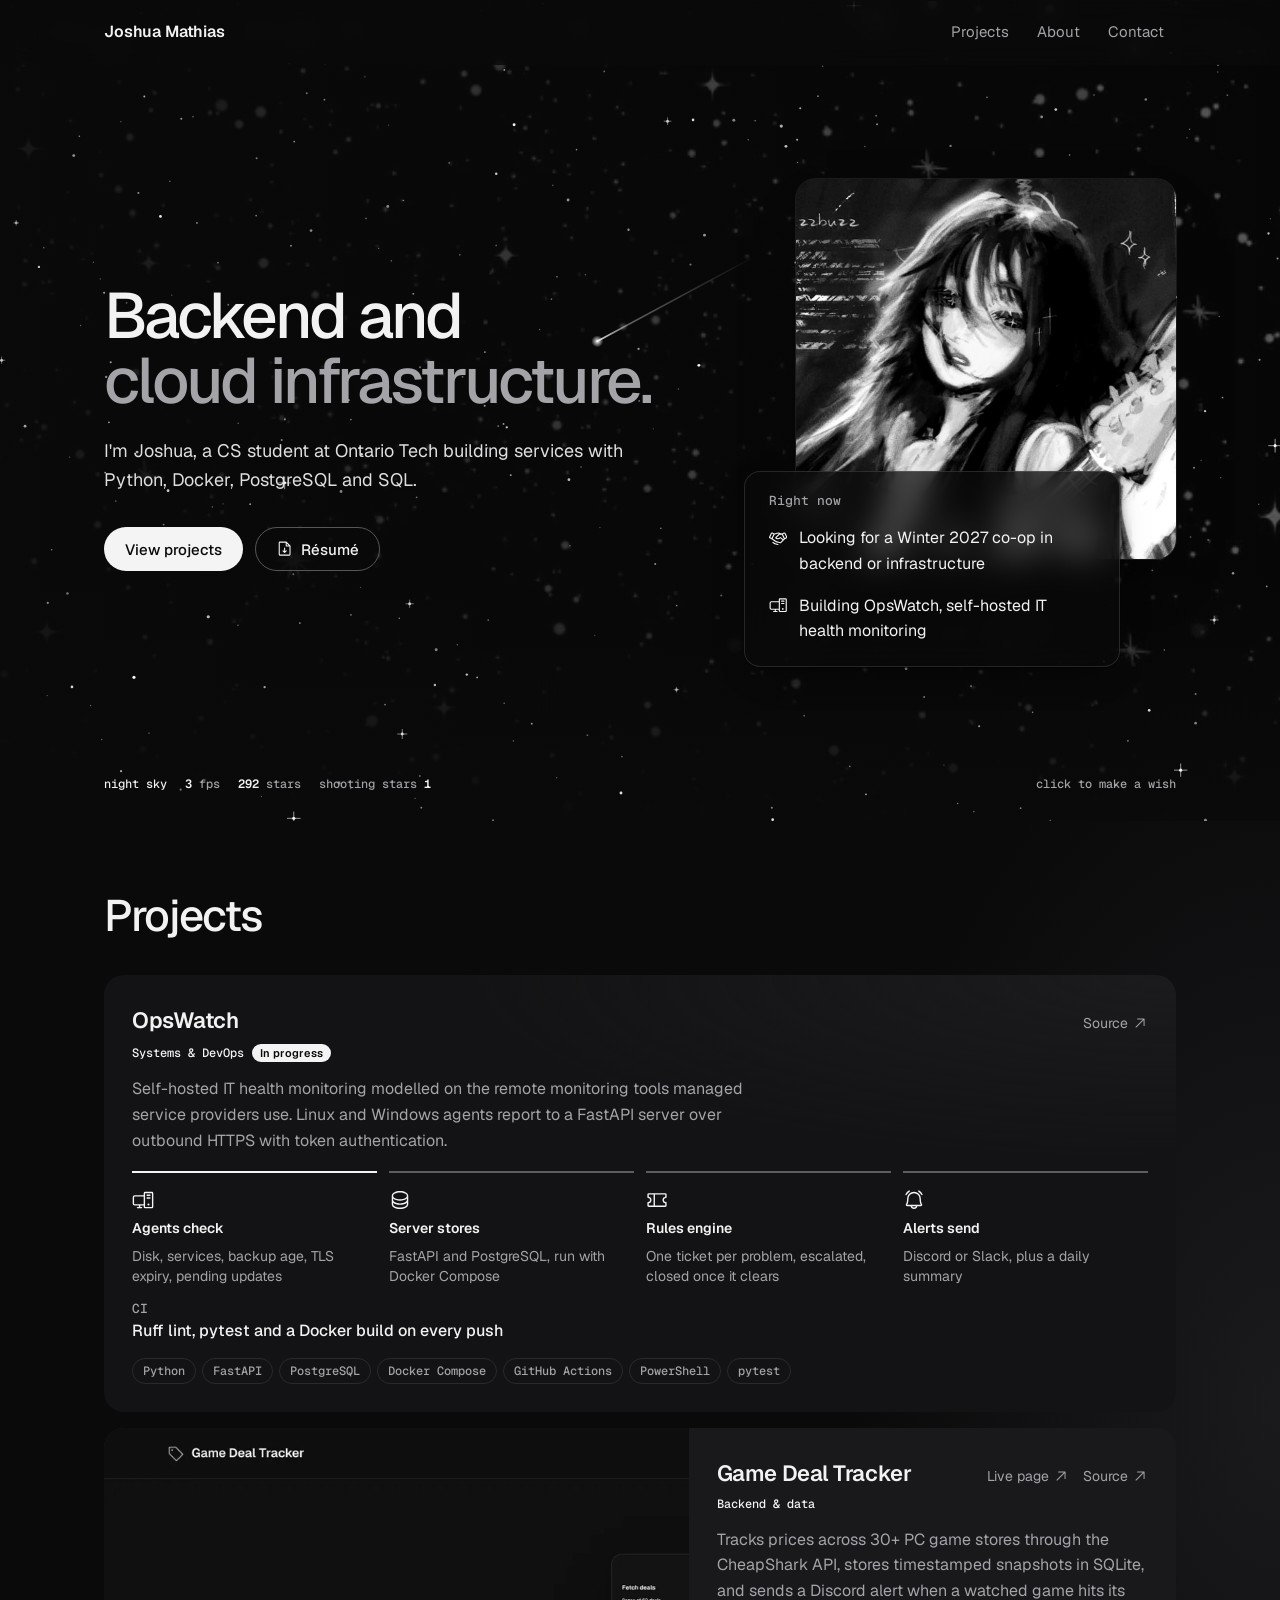
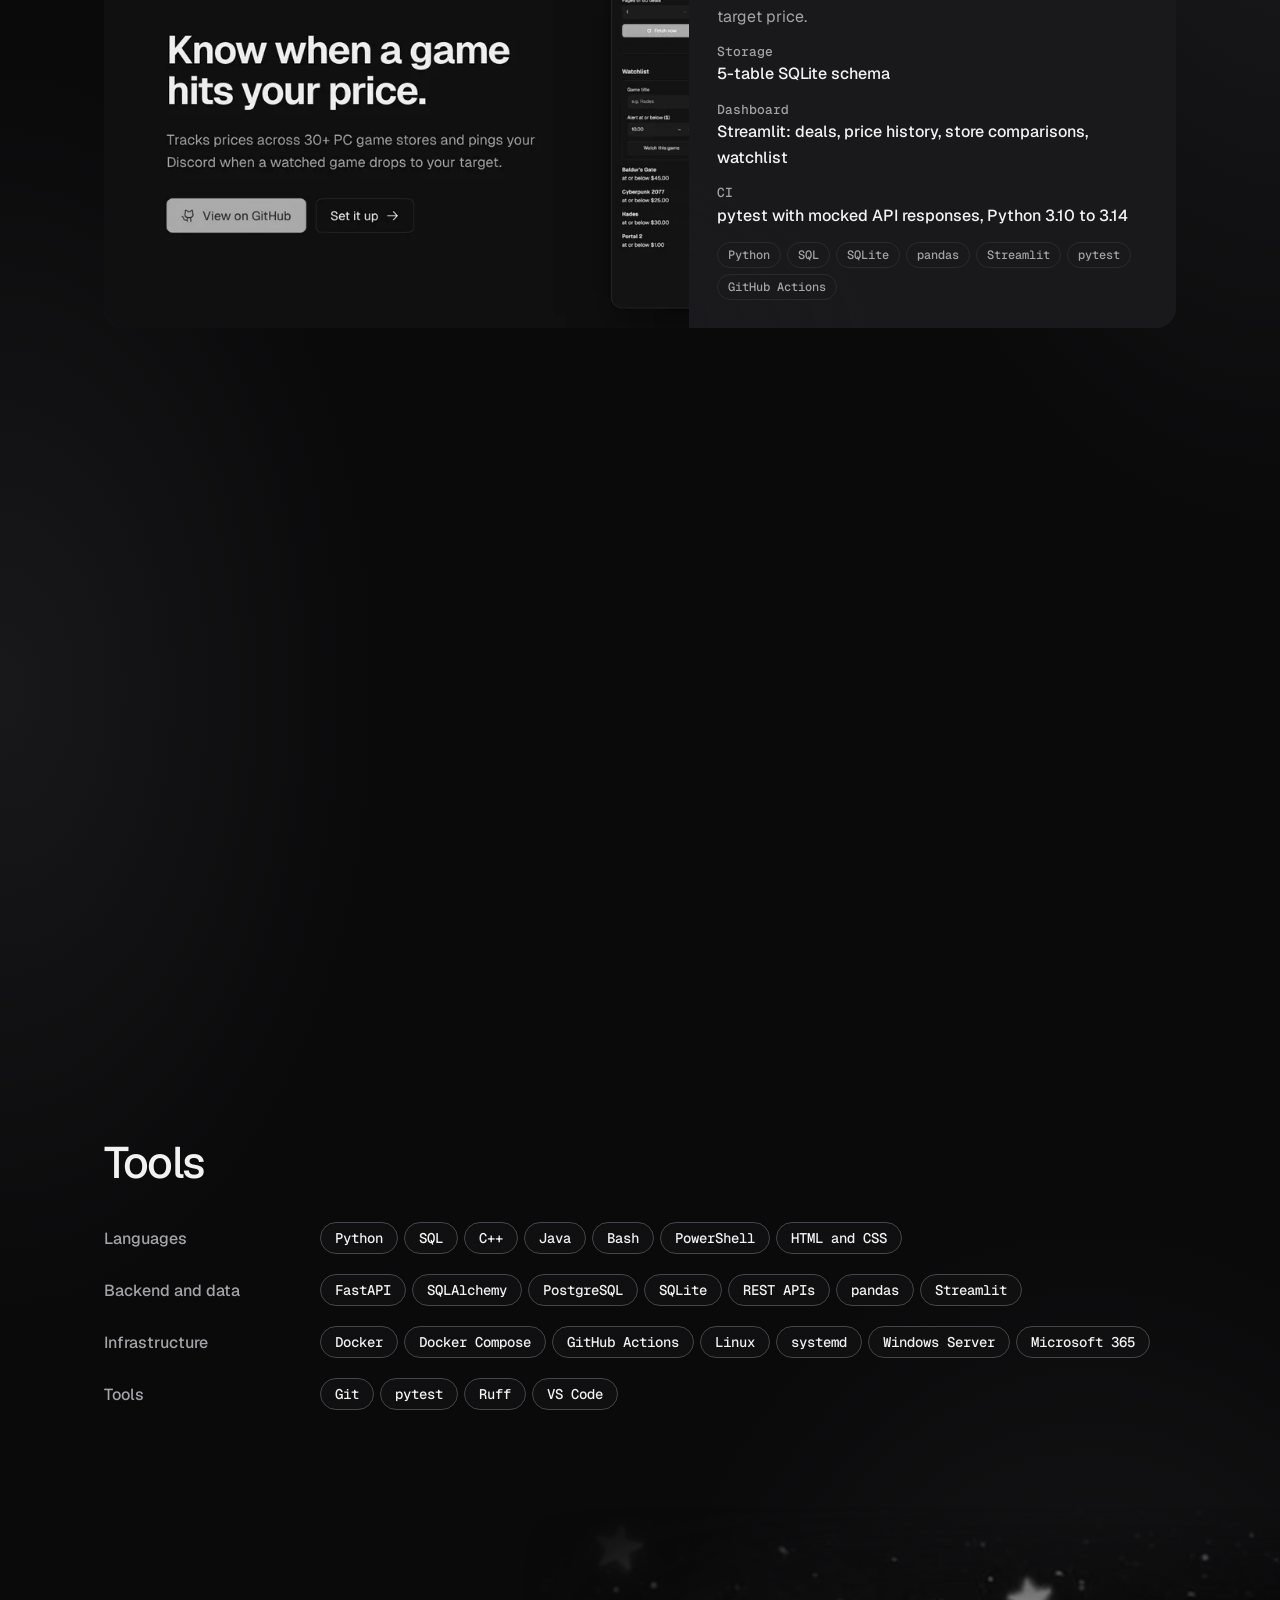
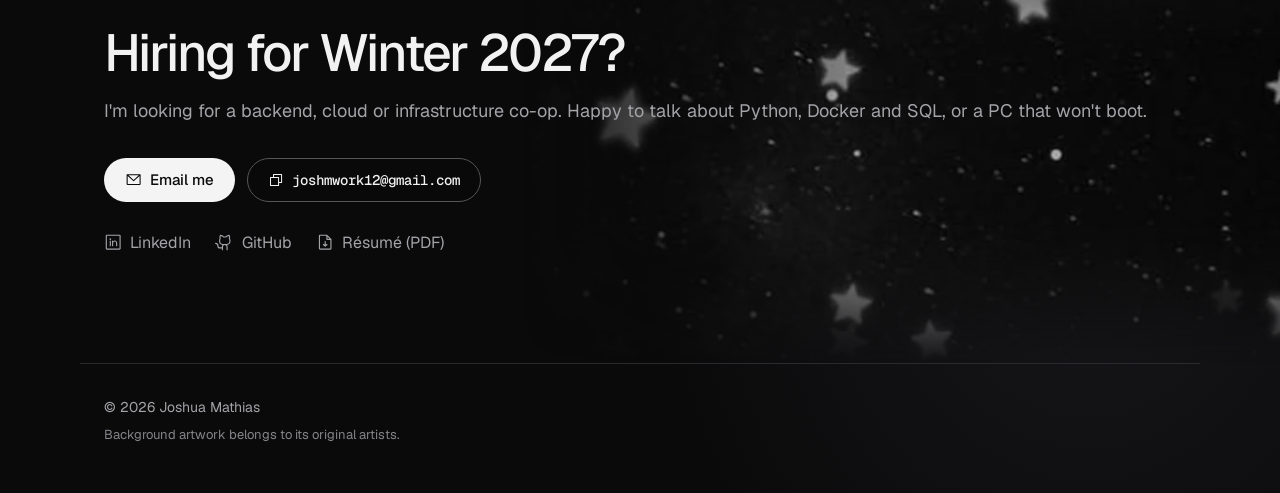
==== commit 0071eb5c: "Remove RP4K from the timeline to match the résumé Co-Authored-By: Claude Opus 5.5 <noreply@anthropic" ====
--- a/index.html
+++ b/index.html
@@ -196,11 +196,6 @@
           <strong>Court Monitor &amp; Guest Services, Flying Squirrel Sports</strong>
           <span>Part-time alongside school</span>
         </li>
-        <li>
-          <span class="timeline__when">RP4K graduate</span>
-          <strong>Game programming</strong>
-          <span>C++ and Unreal Engine</span>
-        </li>
       </ol>
     </section>
 
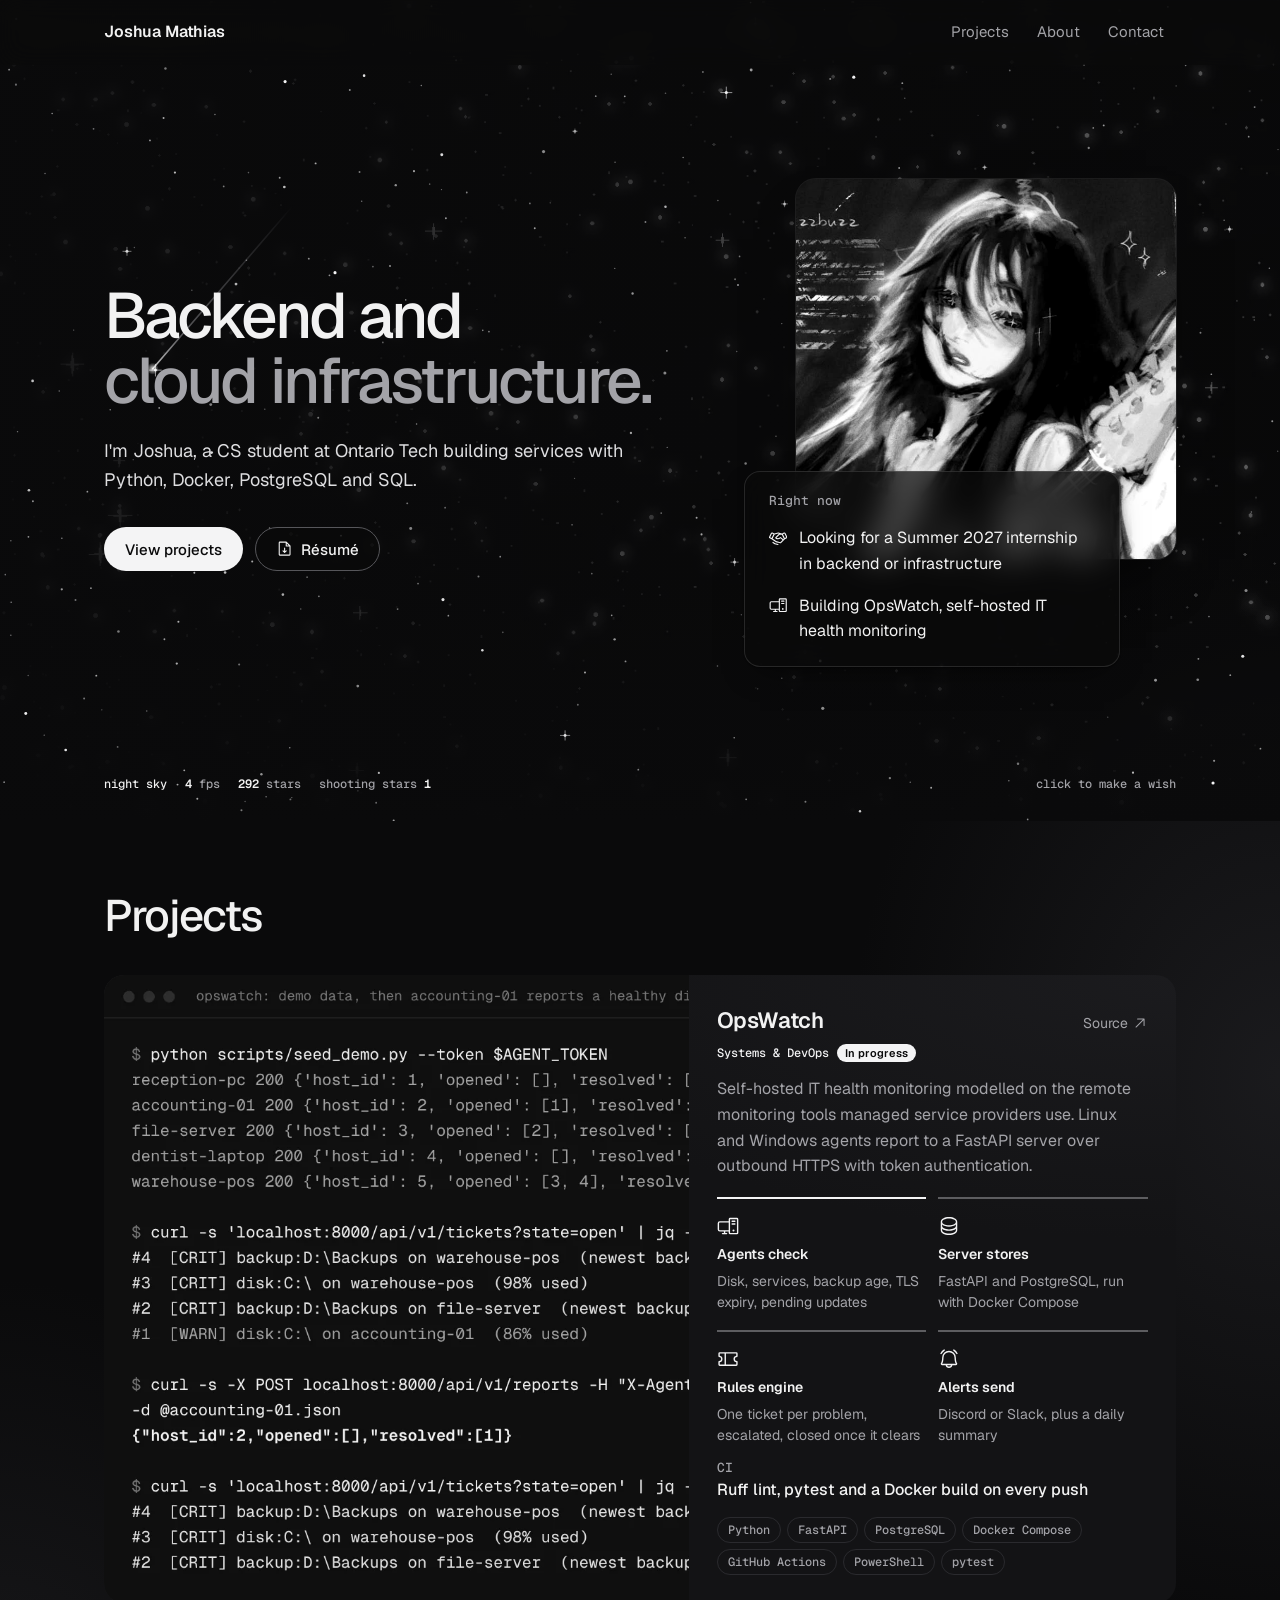
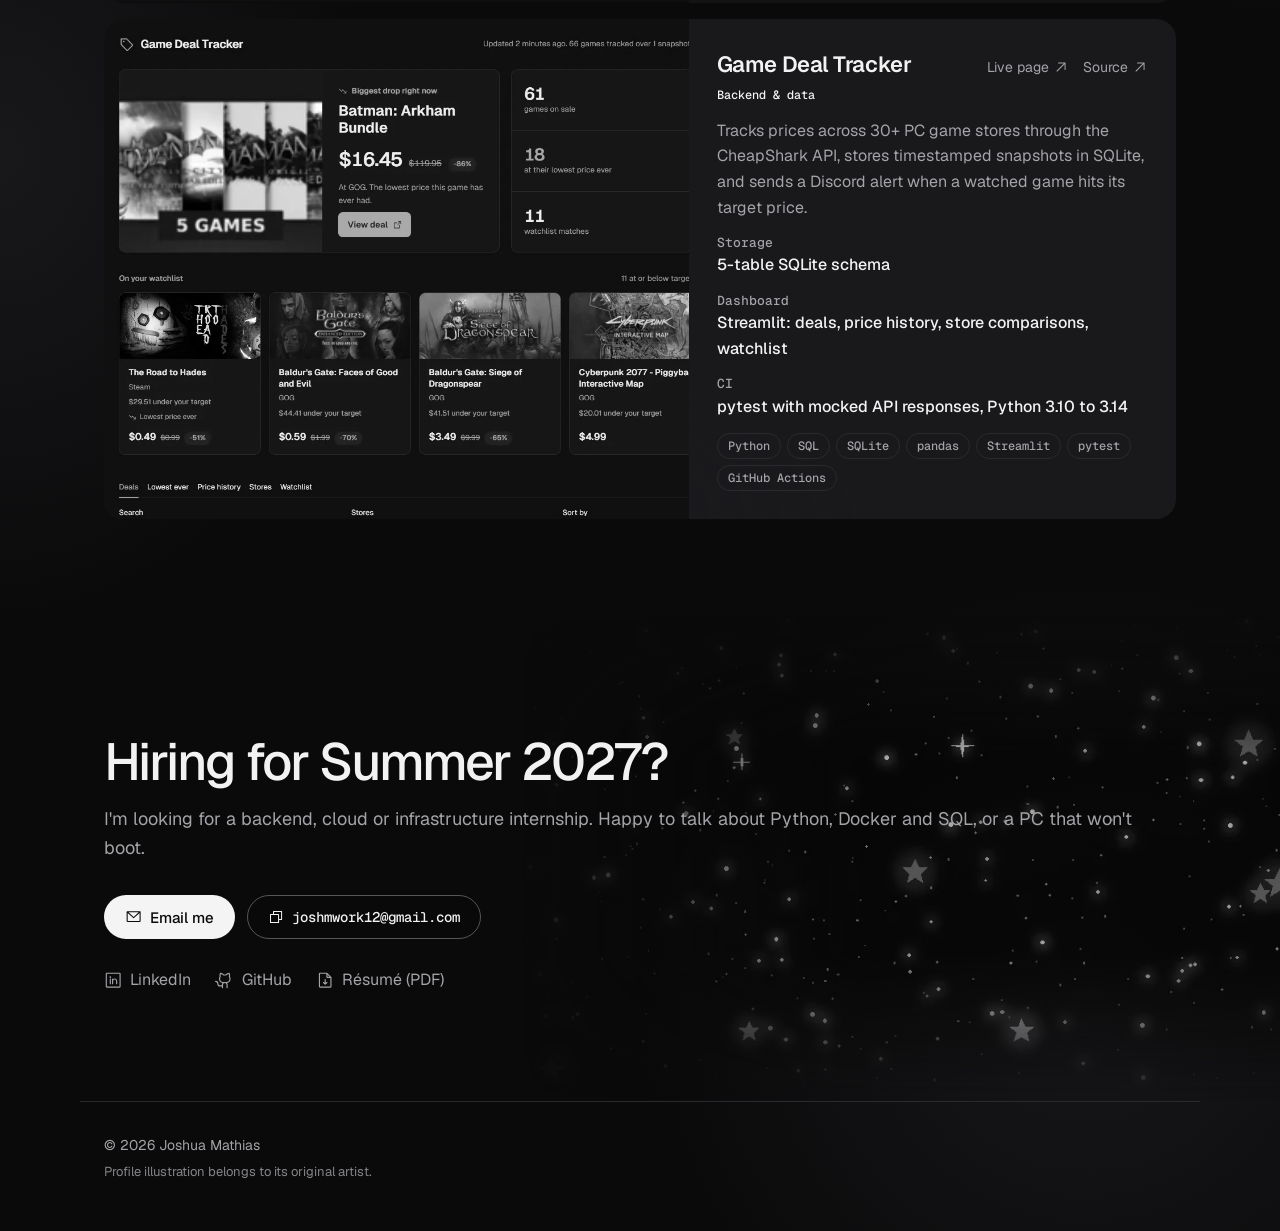
==== commit 71a21c79: "Act on portfolio review: screenshots, Summer 2027, cleanups - Project cards are pre-rendered into th" ====
--- a/index.html
+++ b/index.html
@@ -4,7 +4,7 @@
   <meta charset="utf-8">
   <meta name="viewport" content="width=device-width, initial-scale=1">
   <title>Joshua Mathias</title>
-  <meta name="description" content="Computer Science student at Ontario Tech focused on backend and cloud infrastructure with Python, Docker, PostgreSQL and SQL. Seeking a Winter 2027 co-op.">
+  <meta name="description" content="Computer Science student at Ontario Tech focused on backend and cloud infrastructure with Python, Docker, PostgreSQL and SQL. Seeking a Summer 2027 internship.">
   <meta name="color-scheme" content="dark">
   <meta name="theme-color" content="#0a0a0b">
 
@@ -12,7 +12,7 @@
   <meta property="og:type" content="website">
   <meta property="og:url" content="https://jmscripts1.github.io/">
   <meta property="og:title" content="Joshua Mathias">
-  <meta property="og:description" content="CS student at Ontario Tech. Backend and cloud infrastructure with Python, Docker, PostgreSQL and SQL. Seeking a Winter 2027 co-op.">
+  <meta property="og:description" content="CS student at Ontario Tech. Backend and cloud infrastructure with Python, Docker, PostgreSQL and SQL. Seeking a Summer 2027 internship.">
   <meta property="og:image" content="https://jmscripts1.github.io/assets/og.png">
   <meta property="og:image:width" content="1200">
   <meta property="og:image:height" content="630">
@@ -21,8 +21,8 @@
   <link rel="icon" href="assets/favicon.svg" type="image/svg+xml">
   <link rel="preload" href="assets/fonts/Geist-Variable.woff2" as="font" type="font/woff2" crossorigin>
   <link rel="preload" href="assets/img/starfield.webp" as="image">
-  <link rel="stylesheet" href="assets/style.css?v=20261121e">
-  <link rel="stylesheet" href="assets/home.css?v=20261121e">
+  <link rel="stylesheet" href="assets/style.css?v=20261121f">
+  <link rel="stylesheet" href="assets/home.css?v=20261121f">
   <script>document.documentElement.classList.add("js")</script>
 </head>
 <body class="art home">
@@ -43,7 +43,7 @@
 
   <main id="main">
     <section class="hh" id="top">
-      <img class="hh__art" src="assets/img/starfield.webp" width="736" height="414" alt="" fetchpriority="high">
+      <img class="hh__art" src="assets/img/starfield.webp" width="1600" height="900" alt="" fetchpriority="high">
       <canvas class="hh__canvas" data-sky aria-hidden="true"></canvas>
       <div class="hero wrap">
       <div class="hero__copy">
@@ -64,7 +64,7 @@
         <ul class="now__list">
           <li>
             <svg class="icon" aria-hidden="true"><use href="assets/icons.svg#i-handshake"/></svg>
-            <span>Looking for a Winter 2027 co-op in backend or infrastructure</span>
+            <span>Looking for a Summer 2027 internship in backend or infrastructure</span>
           </li>
           <li>
             <svg class="icon" aria-hidden="true"><use href="assets/icons.svg#i-desktop-tower"/></svg>
@@ -74,7 +74,7 @@
         </aside>
       </div>
       </div>
-      <p class="hud" aria-hidden="true">
+      <p class="hud" aria-hidden="true" hidden>
         <span>night sky</span>
         <span><b data-hud="fps">60</b> fps</span>
         <span><b data-hud="stars">0</b> stars</span>
@@ -86,147 +86,47 @@
     <section class="section wrap reveal" id="projects" aria-labelledby="projects-title">
       <h2 class="section__title" id="projects-title">Projects</h2>
       <div class="work-filters" id="projects-filters" role="group" aria-label="Filter projects" hidden></div>
-      <!-- Built from assets/projects-data.js by assets/projects.js; the cards below are the fallback -->
+      <!-- Built from assets/projects-data.js by assets/projects.js. The cards below are a pre-rendered copy for visitors and crawlers without JavaScript; re-copy them after editing the data file. -->
 
-      <div class="bento" id="projects-grid">
-        <article class="tile tile--feature">
+      <div class="pgrid" id="projects-grid">
+        <article class="pj c2-span2 c3-span3 pj--img" data-area="systems-devops">
+        
+        <a class="pj__shot" href="assets/projects/opswatch-terminal.webp" target="_blank" rel="noopener"><picture><img src="assets/projects/opswatch-terminal.webp" alt="Terminal output from OpsWatch: demo agents open four tickets for full disks and stale backups, then a healthy disk report closes ticket 1 automatically" loading="lazy"></picture></a>
+        <div class="pj__body">
           <div class="tile__head">
             <h3 class="tile__title">OpsWatch</h3>
-            <a class="tile__link" href="https://github.com/JMScripts1/opswatch" target="_blank" rel="noopener">
-              Source<svg class="icon" aria-hidden="true"><use href="assets/icons.svg#i-arrow-up-right"/></svg>
-            </a>
+            <div class="pj__links"><a class="pj__link" href="https://github.com/JMScripts1/opswatch" target="_blank" rel="noopener">Source<svg class="icon" aria-hidden="true"><use href="assets/icons.svg#i-arrow-up-right"></use></svg></a></div>
           </div>
-          <p class="tile__body">Self-hosted health monitoring for small IT environments, modeled on the tools managed service providers use every day.</p>
-
-          <ol class="flow" aria-label="How OpsWatch works">
-            <li class="flow__step">
-              <svg class="icon" aria-hidden="true"><use href="assets/icons.svg#i-desktop-tower"/></svg>
-              <strong>Agents check</strong>
-              <span>Disk, services, backups, TLS certs, OS updates</span>
-            </li>
-            <li class="flow__step">
-              <svg class="icon" aria-hidden="true"><use href="assets/icons.svg#i-database"/></svg>
-              <strong>Server stores</strong>
-              <span>Agents push results, no inbound ports needed</span>
-            </li>
-            <li class="flow__step">
-              <svg class="icon" aria-hidden="true"><use href="assets/icons.svg#i-ticket"/></svg>
-              <strong>Tickets track</strong>
-              <span>One ticket per problem, closed once it clears</span>
-            </li>
-            <li class="flow__step">
-              <svg class="icon" aria-hidden="true"><use href="assets/icons.svg#i-bell-ringing"/></svg>
-              <strong>Alerts send</strong>
-              <span>Discord or Slack, plus a daily summary</span>
-            </li>
-          </ol>
-
-          <ul class="chips" aria-label="Built with">
-            <li>Python</li><li>FastAPI</li><li>PostgreSQL</li><li>Docker Compose</li><li>GitHub Actions</li><li>pytest</li>
-          </ul>
-        </article>
-
-        <article class="tile tile--tall">
+          <p class="pj__area">Systems &amp; DevOps<span class="pj__status">In progress</span></p>
+          <p class="tile__body">Self-hosted IT health monitoring modelled on the remote monitoring tools managed service providers use. Linux and Windows agents report to a FastAPI server over outbound HTTPS with token authentication.</p>
+          <ol class="flow pj__flow" aria-label="How OpsWatch works">
+          <li class="flow__step"><svg class="icon" aria-hidden="true"><use href="assets/icons.svg#i-desktop-tower"></use></svg><strong>Agents check</strong><span>Disk, services, backup age, TLS expiry, pending updates</span></li>
+          <li class="flow__step"><svg class="icon" aria-hidden="true"><use href="assets/icons.svg#i-database"></use></svg><strong>Server stores</strong><span>FastAPI and PostgreSQL, run with Docker Compose</span></li>
+          <li class="flow__step"><svg class="icon" aria-hidden="true"><use href="assets/icons.svg#i-ticket"></use></svg><strong>Rules engine</strong><span>One ticket per problem, escalated, closed once it clears</span></li>
+          <li class="flow__step"><svg class="icon" aria-hidden="true"><use href="assets/icons.svg#i-bell-ringing"></use></svg><strong>Alerts send</strong><span>Discord or Slack, plus a daily summary</span></li></ol><dl class="facts"><div><dt>CI</dt><dd>Ruff lint, pytest and a Docker build on every push</dd></div></dl><ul class="chips" aria-label="Built with"><li>Python</li><li>FastAPI</li><li>PostgreSQL</li><li>Docker Compose</li><li>GitHub Actions</li><li>PowerShell</li><li>pytest</li></ul>
+        </div>
+      </article>
+        <article class="pj c2-span2 c3-span3 pj--img" data-area="backend-data">
+        
+        <a class="pj__shot pj__shot--site" href="https://jmscripts1.github.io/game-deal-tracker/" target="_blank" rel="noopener" aria-label="Open the Game Deal Tracker page"><picture><img src="assets/projects/game-deal-tracker-dashboard.webp" alt="The Game Deal Tracker dashboard: biggest price drop right now, sale counts, and watchlist games under their target price" loading="lazy"></picture></a>
+        <div class="pj__body">
           <div class="tile__head">
             <h3 class="tile__title">Game Deal Tracker</h3>
-            <a class="tile__link" href="https://jmscripts1.github.io/game-deal-tracker/" target="_blank" rel="noopener">
-              Live page<svg class="icon" aria-hidden="true"><use href="assets/icons.svg#i-arrow-up-right"/></svg>
-            </a>
+            <div class="pj__links"><a class="pj__link" href="https://jmscripts1.github.io/game-deal-tracker/" target="_blank" rel="noopener">Live page<svg class="icon" aria-hidden="true"><use href="assets/icons.svg#i-arrow-up-right"></use></svg></a><a class="pj__link" href="https://github.com/JMScripts1/game-deal-tracker" target="_blank" rel="noopener">Source<svg class="icon" aria-hidden="true"><use href="assets/icons.svg#i-arrow-up-right"></use></svg></a></div>
           </div>
+          <p class="pj__area">Backend &amp; data</p>
           <p class="tile__body">Tracks prices across 30+ PC game stores through the CheapShark API, stores timestamped snapshots in SQLite, and sends a Discord alert when a watched game hits its target price.</p>
-          <dl class="facts">
-            <div><dt>Storage</dt><dd>5-table SQLite schema</dd></div>
-            <div><dt>Dashboard</dt><dd>Streamlit: deals, price history, store comparisons, watchlist</dd></div>
-          </dl>
-          <ul class="chips" aria-label="Built with">
-            <li>Python</li><li>SQL</li><li>SQLite</li><li>pandas</li><li>Streamlit</li>
-          </ul>
-        </article>
-
-      </div>
-    </section>
-
-    <section class="section wrap about reveal" id="about" aria-labelledby="about-title">
-      <div class="about__text">
-        <h2 class="section__title" id="about-title">About</h2>
-        <p>I work on backend and infrastructure: APIs, databases, containers and the CI pipelines around them.</p>
-        <p>That started at Personal Touch Computers, a managed IT services provider, where I supported about 40 small and medium-sized businesses and imaged around 100 devices. OpsWatch is my take on the monitoring tools I used there.</p>
-        <p>Off the clock I make soul beats, cut the occasional edit, read a lot of manhwa and manga, and lift.</p>
-        <div class="offclock">
-          <figure class="offclock__item">
-            <div class="beat" data-peaks="0.77,1.0,0.87,0.93,0.71,0.81,0.4,0.45,0.67,0.73,0.85,0.81,0.75,0.71,0.3,0.56,0.73,0.75,0.89,0.75,0.79,0.71,0.27,0.6,0.75,0.75,0.91,0.77,0.77,0.63,0.28,0.69,0.77,0.81,0.89,0.73,0.77,0.45,0.45,0.69,0.77,0.87,0.87,0.81,0.81,0.33,0.44,0.25">
-              <audio src="assets/about/beat.mp3" preload="none"></audio>
-              <div class="beat__head">
-                <button class="beat__play" type="button" aria-label="Play beat">
-                  <svg class="icon" aria-hidden="true"><use href="assets/icons.svg#i-play-fill"/></svg>
-                </button>
-                <div class="beat__info">
-                  <strong>Last Dive</strong>
-                  <span class="beat__time"><span data-beat-now>0:00</span> / 1:22</span>
-                </div>
-              </div>
-              <div class="beat__wave" role="slider" tabindex="0" aria-label="Seek" aria-valuemin="0" aria-valuemax="82" aria-valuenow="0"></div>
-            </div>
-          </figure>
-          <figure class="offclock__item">
-            <button class="edit" type="button" aria-label="Play edit with sound">
-              <video poster="assets/about/edit-poster.jpg" playsinline preload="none">
-                <source src="assets/about/edit.webm" type="video/webm">
-                <source src="assets/about/edit.mp4" type="video/mp4">
-              </video>
-              <span class="edit__play"><svg class="icon" aria-hidden="true"><use href="assets/icons.svg#i-play-fill"/></svg></span>
-            </button>
-          </figure>
+          <dl class="facts"><div><dt>Storage</dt><dd>5-table SQLite schema</dd></div><div><dt>Dashboard</dt><dd>Streamlit: deals, price history, store comparisons, watchlist</dd></div><div><dt>CI</dt><dd>pytest with mocked API responses, Python 3.10 to 3.14</dd></div></dl><ul class="chips" aria-label="Built with"><li>Python</li><li>SQL</li><li>SQLite</li><li>pandas</li><li>Streamlit</li><li>pytest</li><li>GitHub Actions</li></ul>
         </div>
-      </div>
-
-      <ol class="timeline" aria-label="Education and experience">
-        <li>
-          <span class="timeline__when">Expected Apr 2029</span>
-          <strong>Ontario Tech University</strong>
-          <span>BSc Computer Science</span>
-        </li>
-        <li>
-          <span class="timeline__when">Sep 2023 to Feb 2024</span>
-          <strong>IT Support &amp; Systems Co-op, Personal Touch Computers</strong>
-          <span>Service desk, device imaging, Microsoft 365, backups</span>
-        </li>
-        <li>
-          <span class="timeline__when">Jun 2023 to Nov 2026</span>
-          <strong>Court Monitor &amp; Guest Services, Flying Squirrel Sports</strong>
-          <span>Part-time alongside school</span>
-        </li>
-      </ol>
-    </section>
-
-    <section class="section wrap reveal" id="tools" aria-labelledby="tools-title">
-      <h2 class="section__title" id="tools-title">Tools</h2>
-      <div class="stack">
-        <div class="stack__row">
-          <h3>Languages</h3>
-          <ul class="chips chips--lg"><li>Python</li><li>SQL</li><li>C++</li><li>Java</li><li>Bash</li><li>PowerShell</li><li>HTML and CSS</li></ul>
-        </div>
-        <div class="stack__row">
-          <h3>Backend and data</h3>
-          <ul class="chips chips--lg"><li>FastAPI</li><li>SQLAlchemy</li><li>PostgreSQL</li><li>SQLite</li><li>REST APIs</li><li>pandas</li><li>Streamlit</li></ul>
-        </div>
-        <div class="stack__row">
-          <h3>Infrastructure</h3>
-          <ul class="chips chips--lg"><li>Docker</li><li>Docker Compose</li><li>GitHub Actions</li><li>Linux</li><li>systemd</li><li>Windows Server</li><li>Microsoft 365</li></ul>
-        </div>
-        <div class="stack__row">
-          <h3>Tools</h3>
-          <ul class="chips chips--lg"><li>Git</li><li>pytest</li><li>Ruff</li><li>VS Code</li></ul>
-        </div>
-      </div>
+      </article></div>
     </section>
 
 
     <section class="contact-band reveal" id="contact" aria-labelledby="contact-title">
-      <img class="contact-band__art" src="assets/img/star-band.webp" width="1472" height="484" alt="" loading="lazy">
+      <img class="contact-band__art" src="assets/img/star-band.webp" width="1600" height="530" alt="" loading="lazy">
       <div class="wrap contact">
-      <h2 class="contact__title" id="contact-title">Hiring for Winter 2027?</h2>
-      <p class="contact__sub">I'm looking for a backend, cloud or infrastructure co-op. Happy to talk about Python, Docker and SQL, or a PC that won't boot.</p>
+      <h2 class="contact__title" id="contact-title">Hiring for Summer 2027?</h2>
+      <p class="contact__sub">I'm looking for a backend, cloud or infrastructure internship. Happy to talk about Python, Docker and SQL, or a PC that won't boot.</p>
       <div class="contact__actions">
         <a class="btn btn--primary" href="mailto:joshmwork12@gmail.com">
           <svg class="icon" aria-hidden="true"><use href="assets/icons.svg#i-envelope-simple"/></svg>Email me
@@ -250,12 +150,12 @@
 
   <footer class="footer wrap">
     <p>&copy; <span id="year">2026</span> Joshua Mathias</p>
-    <p class="footer__credit">Background artwork belongs to its original artists.</p>
+    <p class="footer__credit">Profile illustration belongs to its original artist.</p>
   </footer>
 
   <script src="assets/main.js" defer></script>
-  <script src="assets/engine.js?v=20261121c" defer></script>
-  <script src="assets/projects-data.js?v=20261121e" defer></script>
-  <script src="assets/projects.js?v=20261121e" defer></script>
+  <script src="assets/engine.js?v=20261121f" defer></script>
+  <script src="assets/projects-data.js?v=20261121f" defer></script>
+  <script src="assets/projects.js?v=20261121f" defer></script>
 </body>
 </html>
--- a/assets/home.css
+++ b/assets/home.css
@@ -167,19 +167,21 @@
 
 /* Steps row: 2 columns in a narrow card, 4 once the card is wide */
 .pj__flow { grid-template-columns: repeat(2, minmax(0, 1fr)); row-gap: 18px; margin-top: 4px; }
-@container (min-width: 560px) { .pj__flow { grid-template-columns: repeat(4, minmax(0, 1fr)); } }
+@container (min-width: 720px) { .pj__flow { grid-template-columns: repeat(4, minmax(0, 1fr)); } }
 @container (max-width: 300px) { .pj__flow { grid-template-columns: 1fr; } }
 
 /* Screenshot on top, or on the left when the card is wide */
 .pj__shot { display: block; aspect-ratio: 16 / 9; overflow: hidden; background: var(--surface-2); }
 .pj__shot picture { display: block; width: 100%; height: 100%; }
-.pj__shot img { width: 100%; height: 100%; object-fit: cover; display: block; filter: grayscale(1); transition: transform 0.8s var(--ease); }
+.pj__shot img { width: 100%; height: 100%; object-fit: cover; object-position: 0 0; display: block; filter: grayscale(1); transform-origin: 0 0; transition: transform 0.8s var(--ease); }
 /* Screenshot of a live page: keep its headline (top left) in frame when cropped */
 .pj__shot--site img { object-position: 0 0; transform-origin: 0 0; }
 @media (hover: hover) { .pj__shot:hover img { transform: scale(1.03); } }
 @media (min-width: 1024px) {
   .pj--img.c3-span2, .pj--img.c3-span3 { display: grid; grid-template-columns: 1.2fr 1fr; }
   .pj--img.c3-span2 .pj__shot, .pj--img.c3-span3 .pj__shot { aspect-ratio: auto; height: 100%; min-height: 300px; }
+  /* text sits in the narrower half next to the screenshot, so steps go two across */
+  .pj--img.c3-span2 .pj__flow, .pj--img.c3-span3 .pj__flow { grid-template-columns: repeat(2, minmax(0, 1fr)); }
 }
 
 /* Painted background for projects without screenshots */
